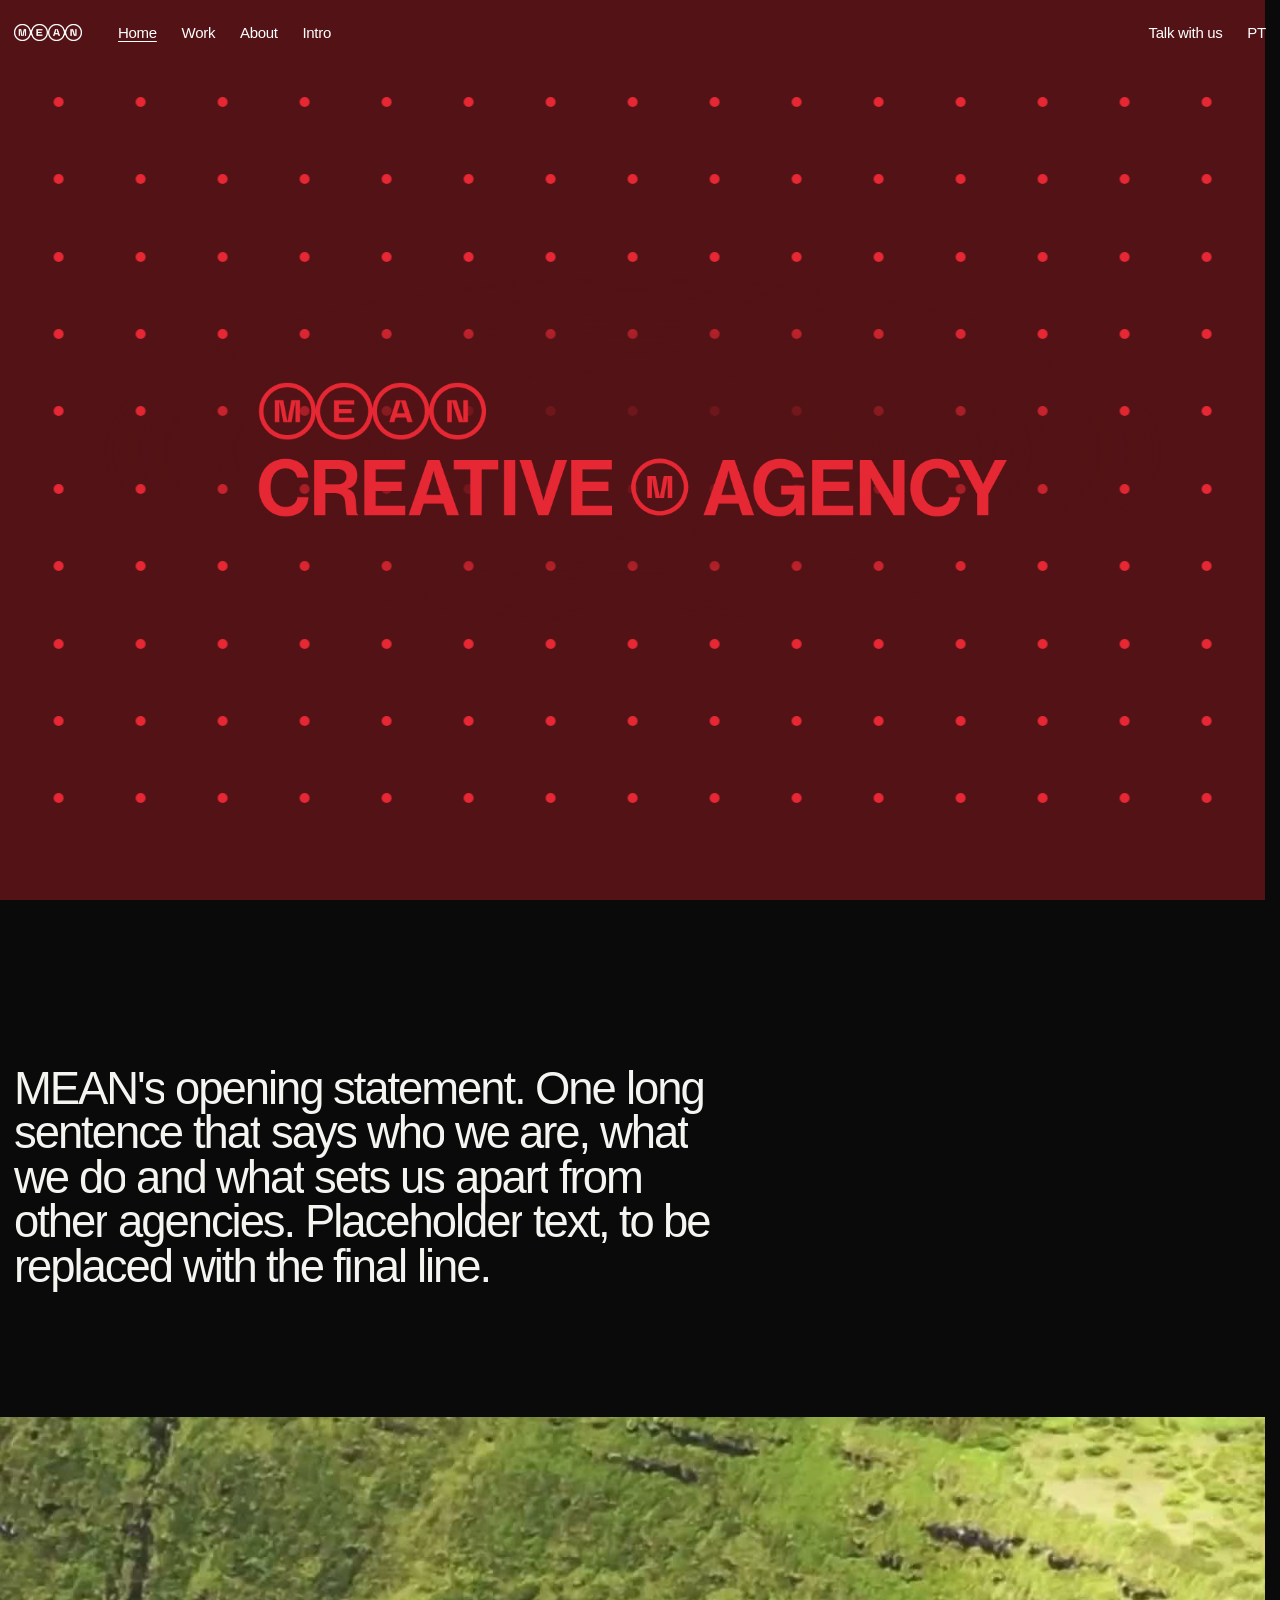
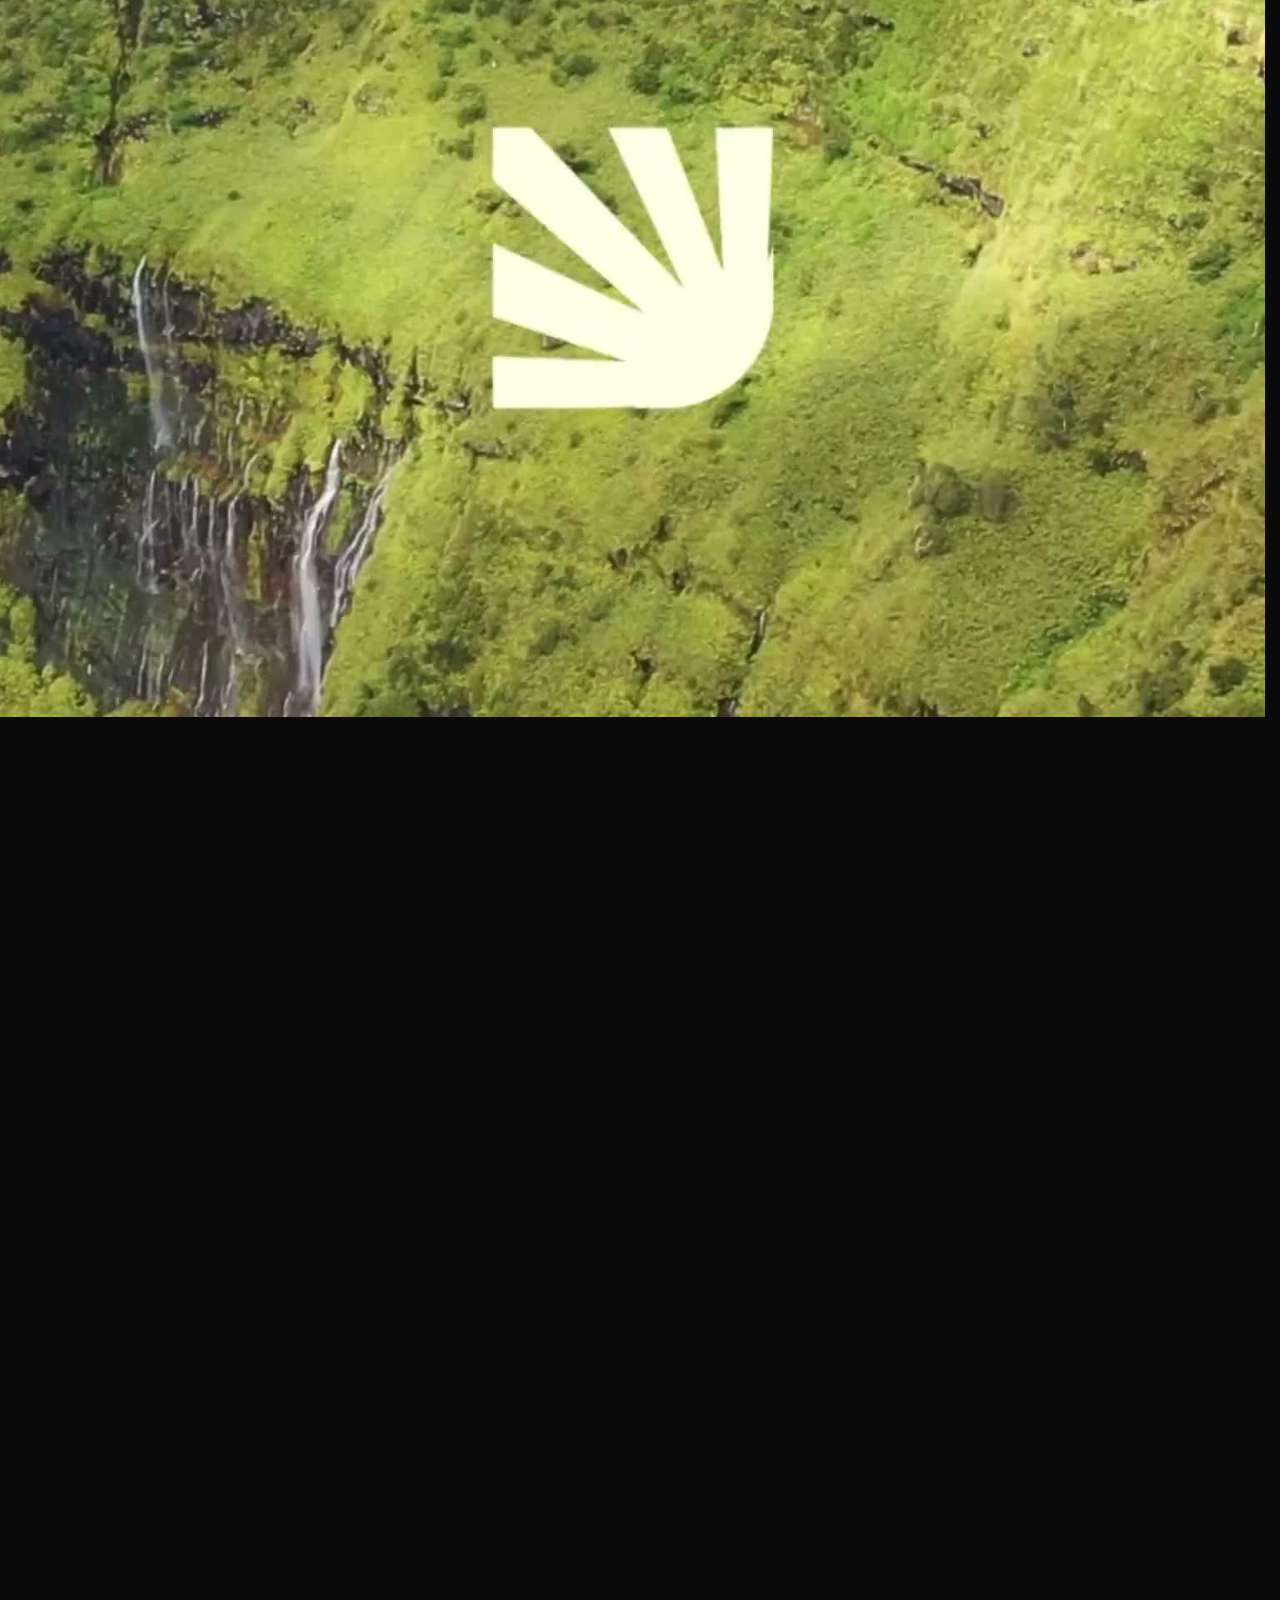
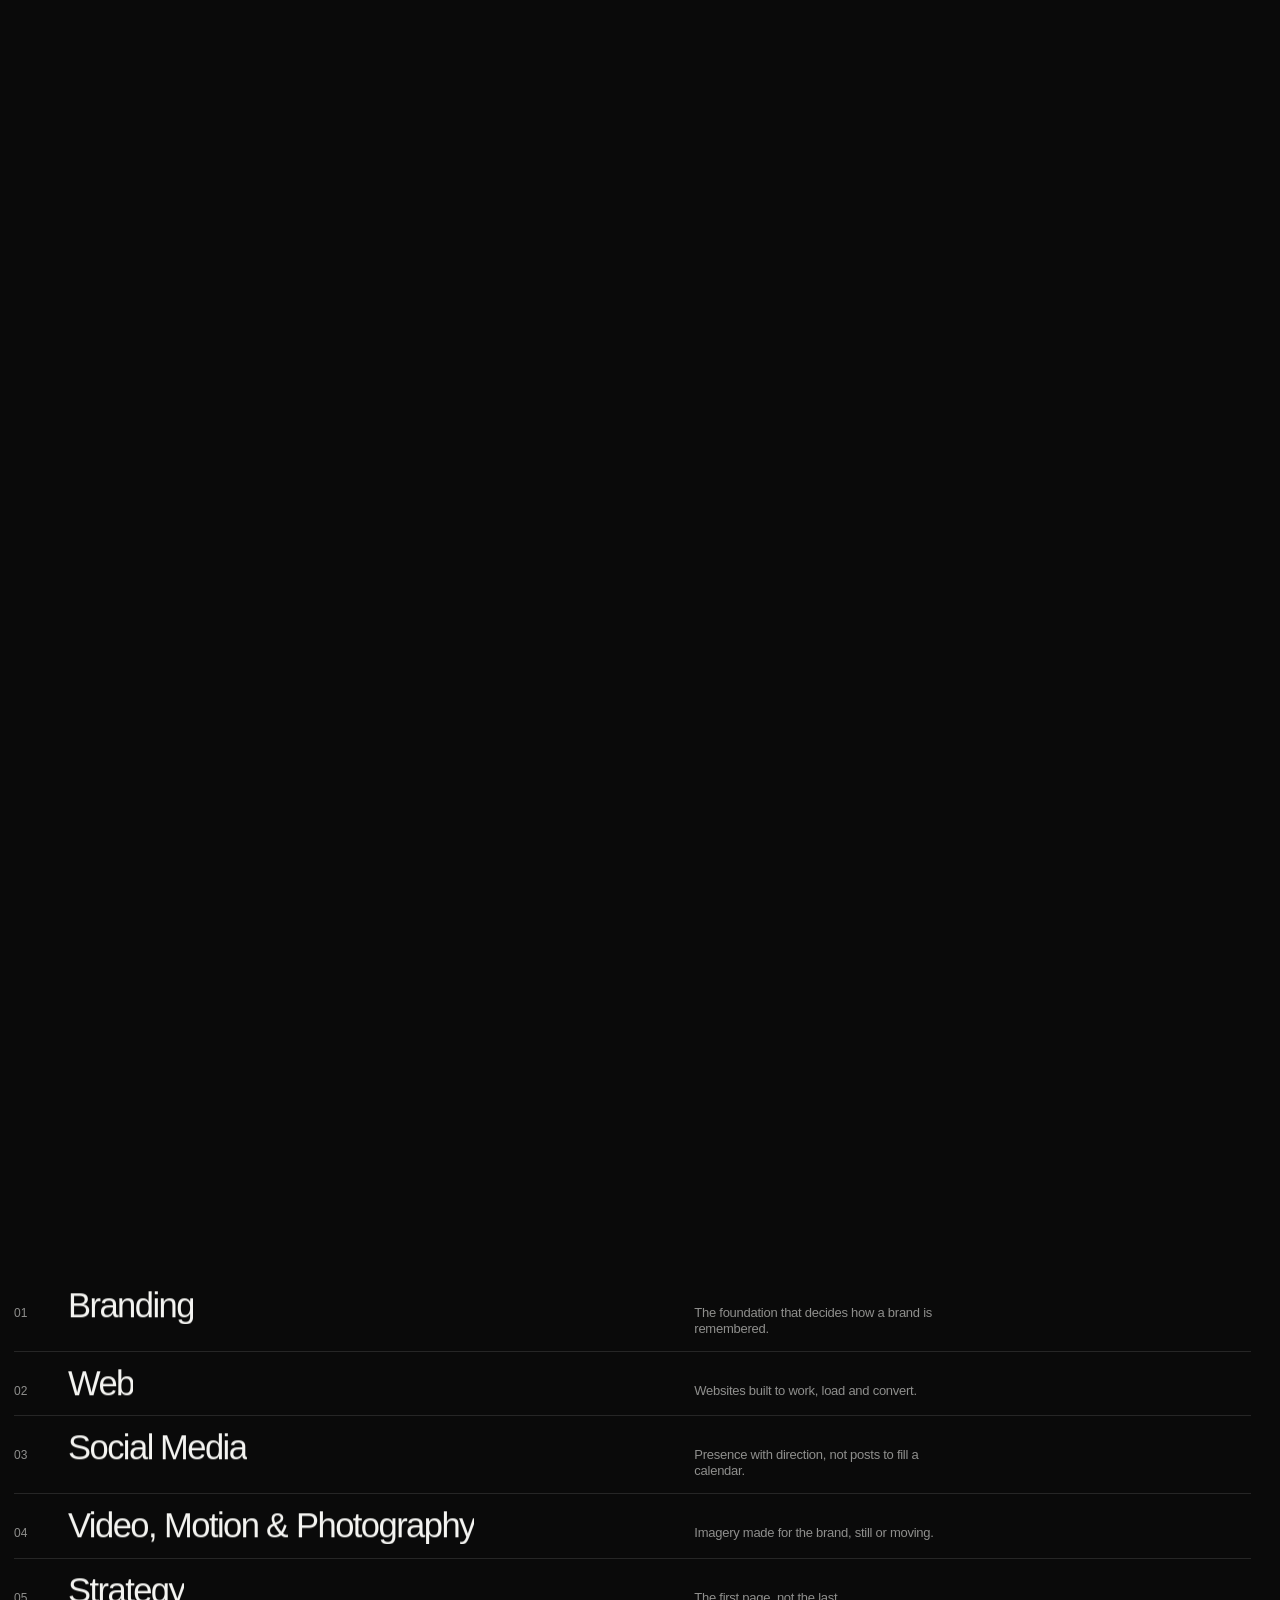
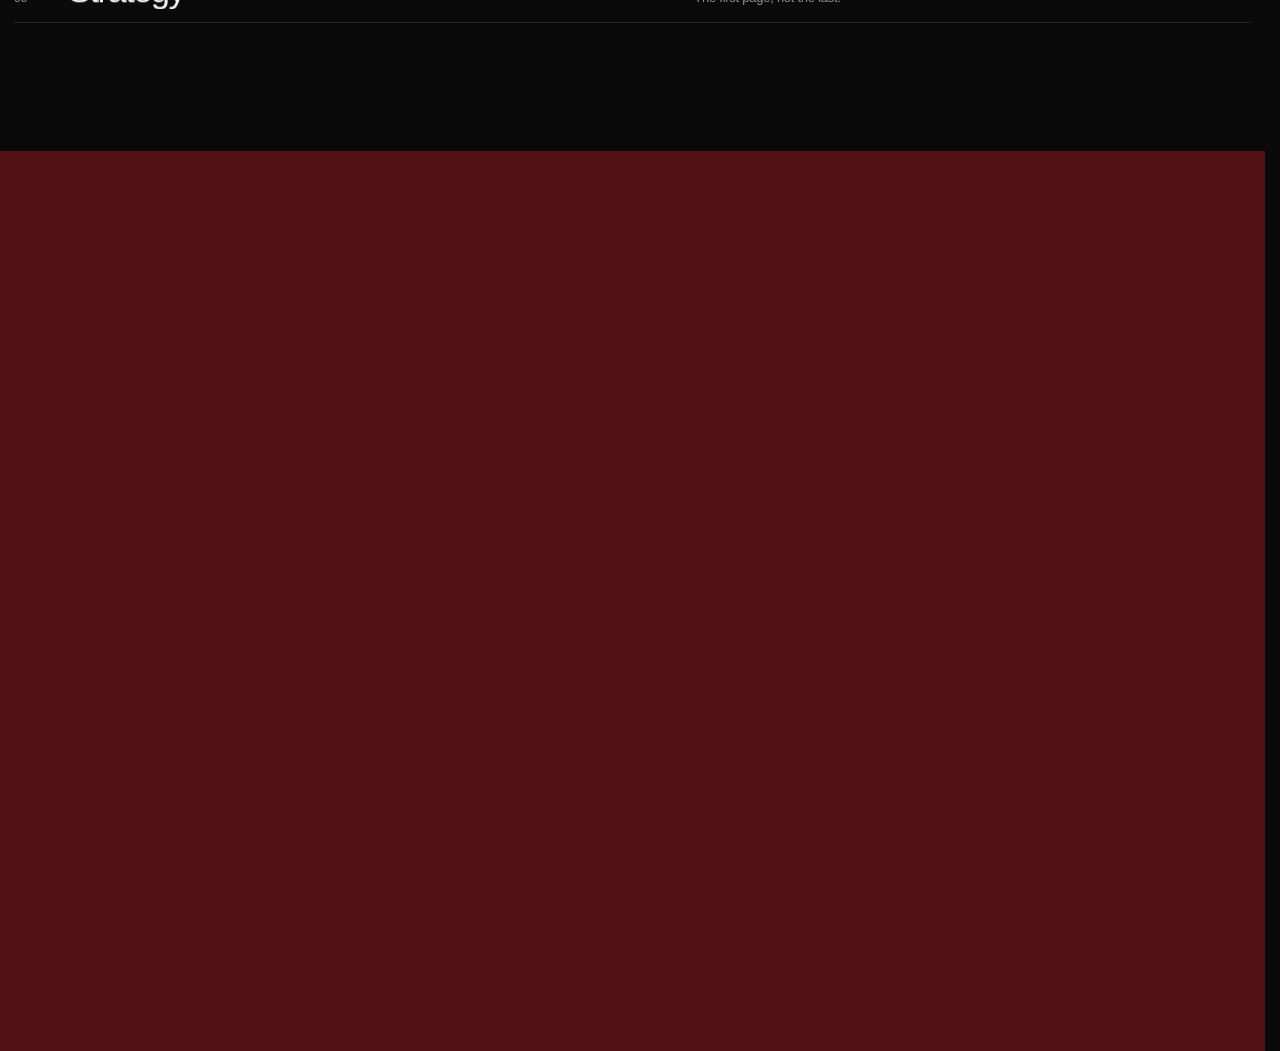
==== index.html @ 2ac7c8ef "Home: abre com a animação da Intro; o vídeo passa para depois da frase - abertura: a animação da Int" ====
<!DOCTYPE html>
<html lang="en">
<head>
  <meta charset="UTF-8" />
  <meta name="viewport" content="width=device-width, initial-scale=1.0" />
  <link rel="icon" type="image/png" href="assets/favicon.png?v=42" />
  <link rel="apple-touch-icon" href="assets/home-visual-square.png?v=42" />
  <title>MEAN AGENCY — Branding, Web &amp; Digital</title>
  <meta name="description" content="MEAN is a creative agency from Porto. Branding, web, social media, video and strategy, without splitting what should be born together." />
  <!-- Corre antes da folha de estilos: marca que há JavaScript, aplica a língua guardada e,
       se o logo animado for aparecer (1.ª abertura ou mudança de página), começa já a descarregá-lo. -->
  <script>(function(d){d.classList.add('js');setTimeout(function(){if(!window.__mean)d.classList.remove('js')},3500);window.__meanShow=true;try{if(localStorage.getItem('mean_lang')==='pt'){d.lang='pt';d.classList.add('i18n-wait');setTimeout(function(){d.classList.remove('i18n-wait')},1500)}var s=sessionStorage;if(s.getItem('mean_fast')){s.removeItem('mean_fast');d.classList.add('is-open','is-fast')}var n=s.getItem('mean_nav');s.removeItem('mean_nav');window.__meanShow=!s.getItem('mean_intro_seen')||!!n;if(!window.__meanShow)d.classList.add('is-bare');if(window.__meanShow&&window.fetch){var p=fetch('assets/intro-logo.webp?v=42',{priority:'high'}).then(function(r){if(!r.ok)throw 0;return r.blob()});p.catch(function(){});window.__meanIntro=p}}catch(e){}})(document.documentElement)</script>
  <link rel="stylesheet" href="style.css?v=126" />
</head>
<body class="page-home">

  <!-- LOGO ANIMADO: na 1.ª abertura do site e a cada mudança de página (num recarregamento não aparece) -->
  <div class="preloader" id="preloader" data-duration="1440" data-exit="1000" data-anim="assets/intro-logo.webp?v=42" data-still="assets/intro-logo.png?v=42"></div>
  <script>(function(){var p=document.getElementById('preloader');if(p&&window.__meanShow===false)p.parentNode.removeChild(p)})()</script>

  <!-- NAV: igual em todas as páginas. Tudo em texto, do mesmo tamanho. Fica sempre em inglês (data-i18n-skip). -->
  <header class="nav nav-over" data-i18n-skip>
    <div class="nav-left-group">
      <a href="index.html" class="nav-logo-link" aria-label="Home"><img class="nav-logo" src="assets/logo-mean-white.png?v=113" alt="MEAN" /></a>
      <nav class="nav-links">
        <a href="index.html" aria-current="page">Home</a>
        <a href="work.html">Work</a>
        <a href="about.html">About</a>
        <a href="index-intro.html">Intro</a>
      </nav>
    </div>
    <div class="nav-right-group">
      <a href="contact.html" class="nav-cta">Talk with us</a>
      <button class="nav-lang" type="button" data-lang-switch aria-label="Mudar para português">PT</button>
      <button class="nav-toggle" aria-label="Menu" aria-expanded="false">
        <span></span><span></span><span></span>
      </button>
    </div>
  </header>

  <main>

    <!-- 1. ABERTURA — a animação da Intro: logo sobre a grelha de bolas que reage ao cursor.
         Ao abrir o site aparece em miniatura no ecrã em branco e cresce até encher o ecrã. -->
    <section class="m-open" data-open>
      <div class="m-open-frame hi-hero">
        <div class="hi-dots" aria-hidden="true"></div>
        <div class="hi-inner">
          <span class="hi-line hi-logo-mask">
            <img class="hi-logo hi-line-in" src="assets/logo2-red.png?v=49" alt="MEAN — Creative Agency" />
          </span>
        </div>
      </div>
    </section>

    <div class="m-sheet">

      <!-- 2. FRASE DE APRESENTAÇÃO (texto provisório) -->
      <section class="m-statement">
        <p class="m-label" data-reveal>MEAN · Creative agency, Porto</p>
        <h1 class="m-statement-text" data-split="scrub">MEAN's opening statement. One long sentence that says who we are, what we do and what sets us apart from other agencies. Placeholder text, to be replaced with the final line.</h1>
      </section>

      <!-- 3. VÍDEO DOS PROJETOS — chega em ecrã inteiro, fica preso, encolhe até uma miniatura ao centro
           e só depois sai com a página (sem som, sem nada por cima) -->
      <section class="m-hero" data-hero aria-label="MEAN project reel">
        <div class="m-hero-media">
          <video class="m-hero-video" muted loop playsinline preload="none" poster="assets/work-bg-poster.jpg?v=29">
            <source src="assets/work-bg.mp4?v=29" type="video/mp4" />
          </video>
        </div>
      </section>

      <!-- 4. PROJETOS EM DESTAQUE — 4 projetos (provisórios) -->
      <section class="m-featured" aria-labelledby="destaques">
        <div class="m-head">
          <h2 class="m-label" id="destaques" data-reveal>Featured projects</h2>
          <a class="m-link" href="work.html" data-reveal>All projects <span class="m-arrow" aria-hidden="true">→</span></a>
        </div>
        <div class="m-grid" data-stagger="90">

          <a class="m-tile m-tile--lg" href="projeto.html" data-cursor="View">
            <div class="m-media m-media--ph" data-media><span>Project image</span></div>
            <div class="m-cap" data-reveal>
              <span class="m-cap-name"><span>Project 01</span><span aria-hidden="true">↳ Short project tagline</span></span>
              <span class="m-cap-meta"><span class="m-cap-type">Type of work</span><span class="m-cap-sector">Sector</span></span>
            </div>
          </a>

          <a class="m-tile m-tile--sm" href="projeto.html" data-cursor="View">
            <div class="m-media m-media--ph" data-media><span>Project image</span></div>
            <div class="m-cap" data-reveal>
              <span class="m-cap-name"><span>Project 02</span><span aria-hidden="true">↳ Short project tagline</span></span>
              <span class="m-cap-meta"><span class="m-cap-type">Type of work</span><span class="m-cap-sector">Sector</span></span>
            </div>
          </a>

          <a class="m-tile m-tile--sm" href="projeto.html" data-cursor="View">
            <div class="m-media m-media--ph" data-media><span>Project image</span></div>
            <div class="m-cap" data-reveal>
              <span class="m-cap-name"><span>Project 03</span><span aria-hidden="true">↳ Short project tagline</span></span>
              <span class="m-cap-meta"><span class="m-cap-type">Type of work</span><span class="m-cap-sector">Sector</span></span>
            </div>
          </a>

          <a class="m-tile m-tile--full" href="projeto.html" data-cursor="View">
            <div class="m-media m-media--ph" data-media><span>Project image</span></div>
            <div class="m-cap" data-reveal>
              <span class="m-cap-name"><span>Project 04</span><span aria-hidden="true">↳ Short project tagline</span></span>
              <span class="m-cap-meta"><span class="m-cap-type">Type of work</span><span class="m-cap-sector">Sector</span></span>
            </div>
          </a>

        </div>
      </section>

      <!-- 5. O QUE FAZEMOS — versão curta (a completa está no About) -->
      <section class="m-svc" aria-labelledby="fazemos">
        <div class="m-head">
          <h2 class="m-label" id="fazemos" data-reveal>What we do</h2>
          <a class="m-link" href="about.html#servicos" data-reveal>Everything we do <span class="m-arrow" aria-hidden="true">→</span></a>
        </div>
        <p class="m-svc-lead" data-split="rise">Five disciplines working as one.</p>

        <ul class="m-svc-list">
          <li>
            <span class="m-rule" data-line></span>
            <a class="m-svc-row" href="about.html#servicos">
              <span class="m-svc-num">01</span>
              <span class="m-svc-name" data-split="rise">Branding</span>
              <span class="m-svc-desc" data-reveal>The foundation that decides how a brand is remembered.</span>
              <span class="m-svc-arrow" aria-hidden="true">→</span>
            </a>
          </li>
          <li>
            <span class="m-rule" data-line></span>
            <a class="m-svc-row" href="about.html#servicos">
              <span class="m-svc-num">02</span>
              <span class="m-svc-name" data-split="rise">Web</span>
              <span class="m-svc-desc" data-reveal>Websites built to work, load and convert.</span>
              <span class="m-svc-arrow" aria-hidden="true">→</span>
            </a>
          </li>
          <li>
            <span class="m-rule" data-line></span>
            <a class="m-svc-row" href="about.html#servicos">
              <span class="m-svc-num">03</span>
              <span class="m-svc-name" data-split="rise">Social Media</span>
              <span class="m-svc-desc" data-reveal>Presence with direction, not posts to fill a calendar.</span>
              <span class="m-svc-arrow" aria-hidden="true">→</span>
            </a>
          </li>
          <li>
            <span class="m-rule" data-line></span>
            <a class="m-svc-row" href="about.html#servicos">
              <span class="m-svc-num">04</span>
              <span class="m-svc-name" data-split="rise">Video, Motion &amp; Photography</span>
              <span class="m-svc-desc" data-reveal>Imagery made for the brand, still or moving.</span>
              <span class="m-svc-arrow" aria-hidden="true">→</span>
            </a>
          </li>
          <li>
            <span class="m-rule" data-line></span>
            <a class="m-svc-row" href="about.html#servicos">
              <span class="m-svc-num">05</span>
              <span class="m-svc-name" data-split="rise">Strategy</span>
              <span class="m-svc-desc" data-reveal>The first page, not the last.</span>
              <span class="m-svc-arrow" aria-hidden="true">→</span>
            </a>
            <span class="m-rule" data-line></span>
          </li>
        </ul>
      </section>

    </div>
  </main>

  <!-- FOOTER: igual em todas as páginas. Proporções de esrbespoke.au, identidade MEAN. -->
  <footer class="m-foot">
    <div class="m-foot-in">
      <div class="m-foot-top">
        <a class="m-foot-name" href="index.html">MEAN Agency</a>
        <p class="m-foot-desc"><span>Creative agency.</span><span>Porto, Portugal.</span><span>2026 © MEAN Agency.</span><span>All rights reserved.</span></p>
        <nav class="m-foot-nav" aria-label="Footer">
          <a href="index.html" aria-current="page">Home</a>
          <a href="work.html">Work</a>
          <a href="about.html">About</a>
          <a href="contact.html">Talk with us</a>
        </nav>
      </div>
      <a class="m-foot-logo" href="index.html" aria-label="Home"><img src="assets/logo-mean-red-tight.png?v=125" alt="MEAN" width="1075" height="269" loading="lazy" /></a>
      <div class="m-foot-bottom">
        <a class="m-foot-social" href="https://instagram.com/mean_agency" target="_blank" rel="noopener">@mean_agency</a>
        <a class="m-foot-link" href="https://www.linkedin.com/company/mean-agency" target="_blank" rel="noopener">LinkedIn</a>
        <div class="m-foot-blocks">
          <div class="m-foot-block">
            <h3>Contact</h3>
            <p><a href="mailto:mean.geral@gmail.com">mean.geral@gmail.com</a><span>We reply within 24h</span></p>
          </div>
          <div class="m-foot-block">
            <h3>Studio</h3>
            <p><span>Porto, Portugal</span></p>
          </div>
          <div class="m-foot-block">
            <h3>Services</h3>
            <p><span>Branding</span><span>Web</span><span>Social Media</span><span>Video, Motion &amp; Photography</span><span>Strategy</span></p>
          </div>
        </div>
      </div>
    </div>
  </footer>

  <script src="i18n.js?v=126"></script>
  <script src="main.js?v=126"></script>
  <script src="motion.js?v=126"></script>
</body>
</html>
---- style.css ----
/* ── Reset & base ── */
*, *::before, *::after { box-sizing: border-box; margin: 0; padding: 0; }

/* ── Cursor personalizado: base. A forma final (circunferência + ponto) está mais abaixo, em "Cursor:" ── */
@media (pointer: fine) {
  * { cursor: none !important; }
}
.cursor-dot {
  position: fixed;
  top: 0; left: 0;
  width: 22px; height: 22px;
  border-radius: 50%;
  /* efeito "negativo": branco + difference inverte a cor do que está por baixo */
  background: #fff;
  mix-blend-mode: difference;
  transform: translate(-50%, -50%);
  pointer-events: none;
  z-index: 99999;
  opacity: 1;
  transition: opacity .2s ease;
}
.cursor-dot.hidden { opacity: 0; }

/* Badge flutuante "contact" com o M da MEAN ao centro */
.fab-contact {
  position: fixed; z-index: 90;
  right: clamp(1rem, 3vw, 2.2rem); bottom: clamp(1rem, 3vw, 2.2rem);
  width: 118px; height: 118px;
  display: grid; place-items: center;
}
.fab-ring {
  position: absolute; inset: 0; width: 100%; height: 100%;
  animation: fab-spin 14s linear infinite;
}
.fab-ring text {
  fill: var(--text); font-family: var(--font);
  font-size: 14px; font-weight: 500; letter-spacing: 1.7px;
}
.fab-center {
  width: 66px; height: 66px; border-radius: 50%;
  object-fit: cover;
  transition: transform .35s var(--ease);
}
.fab-contact:hover .fab-center { transform: scale(1.08); }
@keyframes fab-spin { to { transform: rotate(360deg); } }
@media (prefers-reduced-motion: reduce) { .fab-ring { animation: none; } }

/* Homepage intro: fundo bordô do favicon */
body.page-home-intro { background: var(--bordo); }
.page-home-intro .nav, .page-home-intro .nav.nav-over { background: transparent; }

/* Homepage intro: header sempre sem fundo, mesmo ao dar scroll */
.page-home-intro .nav.scrolled {
  background: transparent;
  backdrop-filter: none; -webkit-backdrop-filter: none;
  border-color: transparent;
}

/* ── Separador / preloader de entrada ── */
.preloader {
  position: fixed;
  inset: 0;
  background: var(--bordo);
  display: flex;
  align-items: center;
  justify-content: center;
  z-index: 100000;
  opacity: 1;
  transition: opacity .45s ease;
}
.preloader.done { opacity: 0; pointer-events: none; }
.preloader-video {
  width: min(46vw, 420px); /* pequeno e centrado */
  height: auto;
  display: block;
}

:root {
  /* MEAN AGENCY brand colours — dark theme site-wide (near-black / off-white) */
  --brand-white: #f4f4f1;
  --brand-black: #111111;

  --bg:       #0a0a0a;
  --bg-alt:   #161616;
  --surface:  #1a1a1a;
  --border:   #2c2c2c;
  --text:     #f4f4f1;
  --muted:    #8f8f8d;
  --accent:   #E62834;   /* vermelho do favicon */
  --accent-2: #ff4651;
  --bordo:    #531316;   /* fundo bordô do favicon */
  --radius:   12px;
  --nav-h:    64px;
  --font: "Neue Haas Grotesk Display Pro", "Neue Haas Grotesk Text Pro", "NeueHaasGrotesk", "Neue Haas Grotesk", "Helvetica Neue", Helvetica, Arial, sans-serif;
  --font-display: "Neue Haas Grotesk Display Pro", "Neue Haas Grotesk Text Pro", "NeueHaasGrotesk", "Neue Haas Grotesk", "Helvetica Neue", Helvetica, Arial, sans-serif;
  --ease: cubic-bezier(.4,0,.2,1);
}

html { scroll-behavior: auto; font-size: 16px; scrollbar-gutter: stable; }   /* auto: o Lenis trata da suavidade (evita conflito) */

body {
  font-family: var(--font);
  font-weight: 500; /* Neue Haas Grotesk Medium */
  background: var(--bg);
  color: var(--text);
  line-height: 1.6;
  overflow-x: hidden;
  -webkit-font-smoothing: antialiased;
}

a { color: inherit; text-decoration: none; }
img, svg { display: block; }

/* ── Typography ── */
h1, h2, h3 { font-family: var(--font-display); line-height: 1.15; font-weight: 700; letter-spacing: -0.02em; }
h1 { font-size: clamp(2.8rem, 7vw, 5.5rem); }
h2 { font-size: clamp(1.8rem, 4vw, 2.8rem); }
h3 { font-size: 1.1rem; }

/* ── Nav (pixelmatters-style: logo + inline links left, CTA + burger right) ── */
.nav {
  position: fixed; top: 0; left: 0; right: 0; z-index: 100;
  height: var(--nav-h);
  display: flex; align-items: center; justify-content: space-between;
  gap: 1.5rem;
  padding: 0 30px;
  background: var(--bg);
  border-bottom: 1px solid transparent;
  transition: border-color .3s var(--ease), background .3s var(--ease);
}
.nav.scrolled {
  border-color: transparent;
  background: rgba(10, 10, 10, .82);
  backdrop-filter: blur(8px);
  -webkit-backdrop-filter: blur(8px);
}

/* Transparent header over the fullscreen home hero / video */
.nav-over {
  background: transparent;
  backdrop-filter: none;
  -webkit-backdrop-filter: none;
  border-bottom: none;
}

.nav-left-group { display: flex; align-items: center; gap: 2.5rem; min-width: 0; }
.nav-logo-link { display: block; line-height: 0; flex: none; }
.nav-logo { height: 24px; width: auto; display: block; }
/* branco por defeito (sobre fundo escuro); preto só quando a nav passa sobre a cortina clara do Work */
.nav.nav-on-light .nav-logo { filter: brightness(0); }

.nav-links {
  display: flex; align-items: center; gap: 1.75rem;
}
.nav-links a {
  font-size: .95rem; font-weight: 400; color: var(--text);
  letter-spacing: .01em;
}
.nav-links a:hover {
  text-decoration: underline;
  text-underline-offset: 3px;
  text-decoration-thickness: 1.5px;
}
/* Home: white nav names over the video/dark hero */
.nav-over .nav-links a { color: #fff; }

.nav-right-group { display: flex; align-items: center; gap: 1.25rem; flex: none; }

/* Hamburger */
.nav-toggle {
  display: none; flex-direction: column; gap: 5px;
  background: none; border: none; cursor: pointer; padding: 4px;
}
.nav-toggle span {
  display: block; width: 22px; height: 2px;
  background: var(--text); border-radius: 2px;
  transition: transform .3s var(--ease), opacity .3s;
}
.nav-toggle.open span:nth-child(1) { transform: translateY(7px) rotate(45deg); }
.nav-toggle.open span:nth-child(2) { opacity: 0; }
.nav-toggle.open span:nth-child(3) { transform: translateY(-7px) rotate(-45deg); }

/* ── Buttons ── */
.btn {
  display: inline-flex; align-items: center; justify-content: center;
  padding: .75rem 1.75rem; border-radius: 9999px;
  font-size: .9rem; font-weight: 600; cursor: pointer;
  border: none; transition: all .2s var(--ease);
  white-space: nowrap;
}
.btn-primary {
  background: var(--accent); color: var(--bg);
}
.btn-primary:hover { background: var(--accent-2); transform: translateY(-2px); }
.btn-ghost {
  background: transparent; color: var(--text);
  border: 1.5px solid var(--border);
}
.btn-ghost:hover { border-color: var(--text); transform: translateY(-2px); }
.btn-full { width: 100%; }

/* Nav CTA — compact pill, replaces plain "Contact" text link */
.nav-cta { padding: .55rem 1.35rem; font-size: .85rem; text-decoration: none; }
.nav-cta:hover { color: var(--bg); text-decoration: none; }

/* Feedback message */
.form-feedback {
  font-size: .875rem; text-align: center; min-height: 1.2rem;
}
.form-feedback.success { color: var(--accent); }
.form-feedback.error   { color: #f87171; }

/* ── Footer ── */
.footer {
  padding: 2rem 30px 10px;
  text-align: left;
  font-size: .8rem; color: var(--muted);
}

/* ===== Home Intro — animação de entrada (inspirada em thebranchmedia.org) ===== */
.hi-hero {
  position: relative;
  width: 100vw; min-height: 100dvh;
  display: flex; align-items: center; justify-content: center;
  overflow: hidden;
  background: var(--bordo);   /* fundo bordô do favicon */
  padding: calc(var(--nav-h) + 2rem) clamp(1.25rem, 6vw, 4rem) 3rem;
  text-align: center;
}
/* Grelha de bolas reais — cada uma escala consoante a distância ao cursor.
   As posições e o tamanho são geridos pelo main.js. */
.hi-dots {
  position: absolute; top: 50%; left: 50%;
  transform: translate(-50%, -50%);
  width: min(1600px, 96vw); height: min(840px, 86vh);
  opacity: 0;
  transition: opacity 1.1s var(--ease);
  pointer-events: none; z-index: 0;
}
.hi-hero.is-in .hi-dots { opacity: 1; }
.hi-dot {
  position: absolute;
  /* Renderizada no tamanho MÁXIMO (150px) e reduzida com scale — reduzir mantém-se nítido
     (ampliar um elemento pequeno rasterizava e pixelizava). */
  width: 150px; height: 150px; border-radius: 50%;
  background: var(--accent);
  opacity: 1;
  /* --s: escala 0..1 (0.0667 ≈ 10px base, 1 = 150px junto ao cursor) */
  transform: translate(-50%, -50%) scale(var(--s, .0667));
  /* delay/lag suave ao reagir ao cursor */
  transition: transform .45s cubic-bezier(.22, 1, .36, 1), opacity .18s var(--ease);
  will-change: transform;
}

.hi-inner { position: relative; z-index: 2; max-width: 20ch; }
/* Logo central — posição absoluta no centro exato da hero (igual ao centro da grelha) */
.page-home-intro .hi-inner, .page-home .hi-inner {
  position: absolute; top: 50%; left: 50%;
  transform: translate(-50%, -50%);
  width: min(760px, 78vw); max-width: none;
}
/* véu bordô atrás do logo → as bolas nessa zona ficam com menos opacidade */
.page-home-intro .hi-inner::before, .page-home .hi-inner::before {
  content: "";
  position: absolute; inset: -100px -150px;
  z-index: -1;
  /* closest-side: a elipse acaba exatamente nas bordas da caixa, por isso chega a 0 antes
     de a caixa acabar (sem corte visível); várias paragens para uma queda suave, sem degraus */
  background: radial-gradient(closest-side,
    rgba(83, 19, 22, .82) 0%,
    rgba(83, 19, 22, .82) 35%,
    rgba(83, 19, 22, .6) 55%,
    rgba(83, 19, 22, .32) 72%,
    rgba(83, 19, 22, .12) 87%,
    rgba(83, 19, 22, 0) 100%);
  pointer-events: none;
}
.hi-logo-mask { display: block; overflow: hidden; }
.hi-logo { width: 100%; height: auto; display: block; }

.hi-kicker {
  font-size: .8rem; letter-spacing: .28em; text-transform: uppercase;
  color: var(--accent); margin-bottom: 1.75rem;
  opacity: 0; transform: translateY(14px);
  transition: opacity .7s var(--ease) .15s, transform .7s var(--ease) .15s;
}
.hi-hero.is-in .hi-kicker { opacity: 1; transform: none; }

.hi-title {
  font-family: var(--font-display); font-weight: 800;
  letter-spacing: -.03em; line-height: .92;
  font-size: clamp(3rem, 12vw, 9rem);
  text-transform: uppercase;
}
/* Reveal por linha: máscara + slide-up */
.hi-line { display: block; overflow: hidden; padding-bottom: .04em; }
.hi-line-in {
  display: block;
  transform: translateY(110%);
  transition: transform .9s cubic-bezier(.16,1,.3,1);
}
.hi-hero.is-in .hi-line:nth-child(1) .hi-line-in { transition-delay: .25s; }
.hi-hero.is-in .hi-line:nth-child(2) .hi-line-in { transition-delay: .38s; }
.hi-hero.is-in .hi-line:nth-child(3) .hi-line-in { transition-delay: .51s; }
.hi-hero.is-in .hi-line-in { transform: translateY(0); }

.hi-sub {
  margin: 1.6rem auto 0; max-width: 42ch;
  font-size: clamp(1rem, 1.6vw, 1.25rem); color: #c9c9c6; line-height: 1.55;
  opacity: 0; transform: translateY(14px);
  transition: opacity .7s var(--ease) .7s, transform .7s var(--ease) .7s;
}
.hi-hero.is-in .hi-sub { opacity: 1; transform: none; }

.hi-cta {
  display: flex; gap: 1rem; justify-content: center; flex-wrap: wrap;
  margin-top: 2.25rem;
  opacity: 0; transform: translateY(14px);
  transition: opacity .7s var(--ease) .85s, transform .7s var(--ease) .85s;
}
.hi-hero.is-in .hi-cta { opacity: 1; transform: none; }

@media (prefers-reduced-motion: reduce) {
  .hi-dots, .hi-kicker, .hi-line-in, .hi-sub, .hi-cta { transition: none; }
  .hi-line-in { transform: none; }
  .hi-dots { opacity: .22; transform: none; }
  .hi-kicker, .hi-sub, .hi-cta { opacity: 1; transform: none; }
}

/* ── Home hero (pixelmatters-style: live headline + services list + work teaser) ── */
.home {
  width: 100vw; min-height: 100dvh;
  margin: 0; padding: calc(var(--nav-h) + clamp(2rem, 8vh, 5rem)) clamp(1.25rem, 6vw, 3rem) clamp(1.5rem, 6vh, 3rem);
  display: flex; flex-direction: column;
  background: #000000;
  position: relative;
  overflow: hidden;
}
.home-bg {
  position: absolute;
  inset: 0;
  width: 100%; height: 100%;
  object-fit: cover;
  display: block;
  z-index: 0;
}
/* escurecer por cima do vídeo p/ o texto branco contrastar */
.home::after {
  content: "";
  position: absolute;
  inset: 0;
  background: rgba(0, 0, 0, 0.55);
  z-index: 0;
}
.home-inner {
  position: relative; z-index: 2;
  flex: 1;
  display: flex; flex-direction: column; justify-content: space-between;
  gap: clamp(2.5rem, 10vh, 6rem);
}
.home-top { display: flex; justify-content: space-between; align-items: flex-start; gap: clamp(2rem, 6vw, 5rem); flex-wrap: wrap; }
.home-content { max-width: 46rem; }
.home-kicker { font-size: .8rem; letter-spacing: .28em; text-transform: uppercase; color: var(--accent); margin-bottom: 1.5rem; }
.home-title { font-size: clamp(2.4rem, 6vw, 4.8rem); font-weight: 600; letter-spacing: -.02em; line-height: 1.05; color: #fff; }
.home-sub { margin-top: 1.5rem; font-size: clamp(1rem, 1.6vw, 1.25rem); color: #c9c9c6; max-width: 38ch; line-height: 1.55; }
.home-services { list-style: none; display: flex; flex-direction: column; gap: .9rem; text-align: right; flex: none; }
.home-services li { font-size: 1.05rem; color: rgba(255,255,255,.65); letter-spacing: -.01em; }
.home-bottom { display: flex; align-items: flex-end; justify-content: space-between; flex-wrap: wrap; gap: 1.5rem; }
.home-teaser { display: flex; flex-direction: column; gap: .35rem; }
.home-teaser-eyebrow { font-size: .7rem; letter-spacing: .2em; text-transform: uppercase; color: rgba(255,255,255,.5); }
.home-teaser-link {
  font-size: 1.05rem; color: #fff; width: fit-content;
  border-bottom: 2px solid var(--accent); padding-bottom: .2em;
  transition: color .2s var(--ease);
}
.home-teaser:hover .home-teaser-link { color: var(--accent); }
@media (max-width: 768px) {
  .home-services { display: none; }
}

/* ── Work page ── */
.work {
  padding: calc(var(--nav-h) + 4rem) 30px 5rem;
  max-width: none; margin: 0;
}
.work-head { margin-bottom: 1.25rem; }
.work-title { font-family: var(--font-display); font-size: clamp(2.2rem, 5vw, 3.4rem); font-weight: 600; margin-bottom: .5rem; }
.work-sub { color: var(--muted); font-size: 1rem; }

/* Grid: 2 columns, near-full-bleed with ~10px gaps */
.w-grid {
  display: grid;
  grid-template-columns: repeat(2, 1fr);
  column-gap: 10px;
  row-gap: 10px;
}

.w-item { display: block; }

/* Rectangle 16:9 — supports <img> gifs natively */
.w-rect {
  position: relative;
  aspect-ratio: 16 / 9;
  overflow: hidden;
  border-radius: var(--radius);
  background: var(--surface);
}
.w-rect img {
  width: 100%; height: 100%;
  object-fit: cover;
}
/* Animated stroke on hover — draws from two opposite corners until the frame closes */
.w-rect::before,
.w-rect::after {
  content: '';
  position: absolute;
  width: 0; height: 0;
  opacity: 0;
  pointer-events: none;
  z-index: 2;
  transition: width .28s var(--ease), height .28s var(--ease), opacity .1s var(--ease);
}
.w-rect::before {
  top: 0; left: 0;
  border-top: 4px solid var(--stroke, var(--brand-black));
  border-left: 4px solid var(--stroke, var(--brand-black));
}
.w-rect::after {
  bottom: 0; right: 0;
  border-bottom: 4px solid var(--stroke, var(--brand-black));
  border-right: 4px solid var(--stroke, var(--brand-black));
}
/* overshoot a few px so the corners always fill solidly (clipped by overflow) */
.w-item:hover .w-rect::before,
.w-item:hover .w-rect::after {
  width: calc(100% + 4px); height: calc(100% + 4px);
  opacity: 1;
}

/* Right column: mirror the origin to the opposite corners (top-right + bottom-left) */
.w-grid .w-item:nth-child(even) .w-rect::before {
  left: auto; right: 0;
  border-left: 0;
  border-right: 4px solid var(--stroke, var(--brand-black));
}
.w-grid .w-item:nth-child(even) .w-rect::after {
  right: auto; left: 0;
  border-right: 0;
  border-left: 4px solid var(--stroke, var(--brand-black));
}

/* Caption: name left, category right */
.w-caption {
  display: flex; flex-direction: column; align-items: flex-start;
  gap: 2px;
  margin-top: 7px;
}
.w-name {
  font-family: var(--font);
  font-size: 1rem; font-weight: 400; color: var(--text);
  letter-spacing: -.01em;
}
.w-cat {
  font-size: .72rem; font-weight: 500;
  text-transform: uppercase; letter-spacing: .1em;
  color: var(--muted);
}

/* ===== Work — layout tipo pixelmatters ===== */
.page-work--grid { --ab-red: var(--accent); }
.work-lead {
  max-width: none; margin: 0;
  padding: calc(var(--nav-h) + clamp(3rem, 10vh, 6rem)) clamp(1.25rem, 4vw, 3rem) clamp(2rem, 6vh, 4rem);
}
.work-lead .ab-kicker {
  font-size: .8rem; letter-spacing: .28em; text-transform: uppercase;
  color: var(--ab-red); margin-bottom: 1.6rem;
}
.work-lead-title {
  font-weight: 600; letter-spacing: -.03em; line-height: 1.02;
  font-size: clamp(2.4rem, 7vw, 5.5rem); max-width: 18ch;
}
.work-lead-sub {
  margin-top: 1.6rem; max-width: 54ch;
  font-size: clamp(1.05rem, 1.6vw, 1.3rem); line-height: 1.5; color: #c9c9c6;
}
.work-list {
  max-width: 1500px; margin: 0 auto;
  padding: 0 clamp(1.25rem, 6vw, 6rem) clamp(3rem, 8vh, 6rem);
}
.work-list .w-grid { column-gap: clamp(12px, 2vw, 28px); row-gap: clamp(2rem, 4vh, 3.5rem); }
.work-list .w-item--feature { grid-column: 1 / -1; }
.work-list .w-item--feature .w-rect { aspect-ratio: 21 / 9; }
.work-list .w-name { font-size: clamp(1.1rem, 1.8vw, 1.5rem); font-weight: 600; margin-top: .3rem; }
.work-list .w-desc {
  font-size: .95rem; line-height: 1.5; color: #a7a7a4;
  margin-top: .4rem; max-width: 54ch;
}
.work-list .w-tags { list-style: none; display: flex; flex-wrap: wrap; gap: .4rem; margin-top: .8rem; }
.work-list .w-tags li {
  font-size: .72rem; color: #c9c9c6;
  border: 1px solid #333; border-radius: 100px; padding: .25rem .75rem;
}
@media (max-width: 760px) {
  .work-list .w-grid { grid-template-columns: 1fr; }
  .work-list .w-item--feature .w-rect { aspect-ratio: 16 / 9; }
}

/* Work — lista em linhas (tipo pixelmatters.com/work) */
.wk { max-width: none; margin: 0; padding: 0 0 clamp(3rem, 8vh, 6rem); }
.wk-list { border-bottom: 1px solid var(--border); }
.wk-row {
  display: grid; grid-template-columns: 170px minmax(0, 1fr) 170px minmax(0, 1fr) auto;
  align-items: center; gap: clamp(1.5rem, 3.5vw, 3rem);
  padding: clamp(1.75rem, 4vw, 3rem) clamp(1.25rem, 4vw, 3rem);
  border-top: 1px solid var(--border);
  transition: background .3s var(--ease);
}
.wk-row:hover { background: rgba(230, 40, 52, .06); }
.wk-logo img { height: 30px; width: auto; opacity: .9; transition: opacity .3s var(--ease); }
.wk-row:hover .wk-logo img { opacity: 1; }
.wk-desc { color: #a7a7a4; font-size: 1rem; line-height: 1.5; max-width: 48ch; }
/* miniatura — em todas as linhas, centrada na sua coluna; anima (arraste) só no hover */
.wk-thumb {
  width: 100%; max-width: 170px; aspect-ratio: 16 / 10;
  border-radius: var(--radius); background: var(--surface); overflow: hidden; justify-self: center;
  opacity: 0; transform: translateX(24px);
  transition: opacity .4s var(--ease), transform .4s var(--ease);
}
.wk-row:hover .wk-thumb { opacity: 1; transform: translateX(0); }
/* zona direita: encostada à margem direita; no hover as tags deslizam p/ esquerda e o "Ver projeto" ocupa o sítio delas */
.wk-right { position: relative; display: flex; align-items: center; justify-content: flex-end; min-height: 2.2rem; }
.wk-tags { display: flex; flex-direction: column; gap: .5rem; align-items: flex-end; transition: transform .4s var(--ease); }
.wk-row:hover .wk-tags { transform: translateX(-135px); }
.wk-tags span {
  font-size: .8rem; color: #f4f4f1; white-space: nowrap;
  border: 1px solid #333; border-radius: 100px; padding: .35rem 1rem;
  transition: border-color .3s var(--ease);
}
.wk-row:hover .wk-tags span { border-color: var(--accent); }
.wk-cs {
  position: absolute; right: 0; top: 50%;
  color: var(--accent); font-size: .95rem; white-space: nowrap;
  opacity: 0; transform: translate(16px, -50%);
  transition: opacity .4s var(--ease), transform .4s var(--ease);
}
.wk-row:hover .wk-cs { opacity: 1; transform: translate(0, -50%); }
@media (max-width: 900px) {
  .wk-row { grid-template-columns: 130px minmax(0, 1fr) auto; }
  .wk-thumb { display: none; }
}
@media (max-width: 640px) {
  .wk-row { grid-template-columns: 1fr; gap: 1rem; }
  .wk-right { justify-content: flex-start; }
  .wk-row:hover .wk-tags { transform: none; }
  .wk-cs { position: static; transform: none; opacity: 1; margin-top: .5rem; }
}

/* ── Projects (hairline row-list + category filters) ── */
.projects {
  padding: calc(var(--nav-h) + 4rem) clamp(1.25rem, 6vw, 6rem) 6rem;
}

.wl-filters {
  list-style: none; display: flex; flex-wrap: wrap; gap: .6rem;
  margin: 2rem 0 1rem;
}
.wl-filter {
  font-size: .8rem; letter-spacing: .04em; color: var(--muted);
  border: 1px solid var(--border); border-radius: 9999px;
  padding: .45rem 1.1rem; background: none; cursor: pointer;
  transition: color .2s var(--ease), border-color .2s var(--ease);
}
.wl-filter:hover { color: var(--text); border-color: var(--text); }
.wl-filter.active { color: var(--bg); background: var(--text); border-color: var(--text); }

.wl-list { list-style: none; margin-top: 1rem; }
.wl-row {
  position: relative;
  display: grid;
  grid-template-columns: 1fr auto auto;
  align-items: center; gap: clamp(1rem, 4vw, 3rem);
  padding: clamp(1.5rem, 4vh, 2.4rem) 0;
  border-top: 1px solid var(--border);
  transition: background .3s var(--ease);
}
.wl-list li:last-child .wl-row { border-bottom: 1px solid var(--border); }
.wl-row:hover { background: rgba(230, 40, 52, .05); }
.wl-name {
  font-family: var(--font-display);
  font-size: clamp(1.4rem, 3.4vw, 2.6rem); font-weight: 600;
  letter-spacing: -.02em; transition: color .25s var(--ease);
}
.wl-row:hover .wl-name { color: var(--accent); }
.wl-cat {
  font-size: .72rem; font-weight: 500; text-transform: uppercase;
  letter-spacing: .1em; color: var(--muted); white-space: nowrap;
}
.wl-thumb {
  position: absolute; top: 50%; right: clamp(1rem, 4vw, 3rem);
  transform: translateY(-50%) scale(.96);
  width: 220px; aspect-ratio: 16/9;
  overflow: hidden; border-radius: var(--radius); pointer-events: none;
  opacity: 0;
  transition: opacity .25s var(--ease), transform .25s var(--ease);
  z-index: 5;
}
.wl-thumb img { width: 100%; height: 100%; object-fit: cover; }
.wl-row:hover .wl-thumb { opacity: 1; transform: translateY(-50%) scale(1); }
.wl-arrow {
  flex: none; font-size: 1.3rem; color: var(--muted);
  transition: color .25s var(--ease), transform .25s var(--ease);
}
.wl-row:hover .wl-arrow { color: var(--accent); transform: translateX(4px); }
.wl-empty { color: var(--muted); padding: 3rem 0; }

@media (max-width: 640px) {
  .wl-row { grid-template-columns: 1fr auto; row-gap: .4rem; }
  .wl-thumb { display: none; }
}

/* ── Project page (text on top, full-screen horizontal gallery) ── */
.page-projeto { overflow-x: hidden; }
.projeto {
  margin-top: var(--nav-h);
  height: calc(100dvh - var(--nav-h));
  display: flex; flex-direction: column;
  padding: clamp(2rem, 5vh, 4rem) 30px 1rem;
  gap: 1.25rem;
}
/* text block — name on the left, description column on the right */
.projeto-head {
  flex: none;
  margin-bottom: clamp(2rem, 5vh, 4rem);
  display: flex; align-items: flex-start;
  gap: clamp(2rem, 7vw, 7rem);
}
.projeto-head-name { flex: 0 0 clamp(200px, 22vw, 320px); }
.projeto-name { font-family: var(--font-display); font-size: clamp(1.4rem, 2.4vw, 2rem); font-weight: 600; margin-bottom: .35rem; }
.projeto-cat {
  font-size: .75rem; font-weight: 500; text-transform: uppercase;
  letter-spacing: .1em; color: var(--muted);
}
.projeto-text {
  flex: 1; max-width: 760px;
  font-size: 1.05rem; line-height: 1.55; color: var(--text);
}
/* horizontal scroller fills the remaining height */
.projeto-scroll {
  flex: 1; min-height: 0;
  overflow-x: auto; overflow-y: hidden;
  scrollbar-width: none;
}
.projeto-scroll::-webkit-scrollbar { display: none; }
.projeto-imgs {
  display: flex; flex-direction: row; align-items: center;
  gap: 5px; height: 100%;
}
.projeto-imgs img {
  height: 100%; width: auto; flex: 0 0 auto;
  display: block; border-radius: var(--radius); background: var(--surface);
}
/* progress bar under the images */
.projeto-progress {
  flex: none;
  display: flex; align-items: center; gap: 14px;
}
.projeto-progress-track {
  flex: 1; height: 3px;
  background: var(--border);
}
.projeto-progress-bar {
  height: 100%; width: 0;
  background: var(--text);
}
.projeto-progress-pct {
  flex: none; min-width: 3.5ch; text-align: right;
  font-size: .8rem; color: var(--muted);
  font-variant-numeric: tabular-nums;
}

/* ── Reveal animation ── */
.reveal {
  opacity: 0; transform: translateY(24px);
  transition: opacity .6s var(--ease), transform .6s var(--ease);
}
.reveal.visible { opacity: 1; transform: none; }

/* ===== About page (dark, immersive) ===== */
.ab { --ab-red: var(--accent); padding: 0 clamp(1.25rem, 6vw, 6rem); }

.ab-hero {
  min-height: 90vh;
  display: flex; flex-direction: column; justify-content: center;
  padding-top: calc(var(--nav-h) + 2rem);
  max-width: 1300px; margin: 0 auto;
}
.ab-kicker {
  font-size: .8rem; letter-spacing: .28em; text-transform: uppercase;
  color: var(--ab-red); margin-bottom: 1.6rem;
}
.ab-statement {
  font-weight: 600; letter-spacing: -.025em; line-height: 1.04;
  font-size: clamp(2rem, 6vw, 5rem); max-width: 22ch;
}
.ab-statement .ab-em { color: var(--ab-red); display: block; margin-top: .35em; }
.ab-iconband {
  height: clamp(64px, 11vh, 128px);
  margin-top: clamp(2rem, 5vh, 4rem);
  background-image: url(assets/logo-mean-red.png?v=125);
  background-repeat: repeat-x;
  background-size: auto 52%;
  background-position: left center;
  opacity: .16;
}

/* ===== About — layout tipo pixelmatters ===== */
.ab-section-title {
  font-size: .8rem; letter-spacing: .28em; text-transform: uppercase;
  color: #8f8f8d; margin-bottom: 2.5rem;
}

/* 1. Hero centrado */
.ab-lead {
  min-height: 82vh;
  display: flex; flex-direction: column; align-items: center; justify-content: center;
  text-align: center;
  padding-top: calc(var(--nav-h) + 3rem); padding-bottom: clamp(2rem, 6vh, 4rem);
  max-width: 1100px; margin: 0 auto;
}
.ab-lead .ab-kicker { margin-bottom: 2rem; }
.ab-lead-statement {
  font-weight: 600; letter-spacing: -.03em; line-height: 1.02;
  font-size: clamp(2.4rem, 7vw, 6rem); max-width: 16ch;
}
.ab-lead-words {
  display: flex; flex-wrap: wrap; justify-content: center; gap: .5rem 1.4rem;
  margin-top: clamp(1.5rem, 4vh, 2.75rem);
}
.ab-lead-words span {
  font-size: clamp(1rem, 2vw, 1.5rem); font-weight: 500;
  color: var(--ab-red); letter-spacing: -.01em;
}
.ab-lead-sub {
  margin-top: clamp(2rem, 6vh, 3.5rem); max-width: 60ch;
  font-size: clamp(1.05rem, 1.6vw, 1.3rem); line-height: 1.55; color: #c9c9c6;
}

/* 2 & 5. Grelha de valores */
.ab-values { max-width: 1200px; margin: 0 auto; padding: clamp(3rem, 9vh, 7rem) 0; }
.ab-values-head { max-width: 720px; margin-bottom: clamp(2.5rem, 6vh, 4rem); }
.ab-section-lead {
  font-size: clamp(1.2rem, 2.2vw, 1.8rem); line-height: 1.4;
  color: #c9c9c6; letter-spacing: -.01em; margin-top: -1rem;
}
.ab-section-lead strong { color: #fff; }
.ab-values-grid {
  display: grid; grid-template-columns: repeat(4, 1fr);
  gap: clamp(1.5rem, 3vw, 3rem) clamp(1.5rem, 3vw, 3.5rem);
}
.ab-values-grid--2 { grid-template-columns: repeat(2, 1fr); }
.ab-value { border-top: 1px solid #262626; padding-top: 1.4rem; }
.ab-value-num {
  display: block; font-size: .8rem; letter-spacing: .1em;
  color: var(--ab-red); margin-bottom: 1rem; font-weight: 500;
}
.ab-value-title {
  font-size: clamp(1.15rem, 1.8vw, 1.5rem); font-weight: 600;
  margin-bottom: .7rem; letter-spacing: -.01em;
  transition: color .3s var(--ease);
}
.ab-value:hover .ab-value-title { color: var(--ab-red); }
.ab-value-text { font-size: .98rem; line-height: 1.55; color: #a7a7a4; }

/* 3. A vida na MEAN */
.ab-life { max-width: 1200px; margin: 0 auto; padding: clamp(3rem, 9vh, 7rem) 0; }
.ab-life-grid {
  display: grid; grid-template-columns: repeat(3, 1fr);
  gap: clamp(1.5rem, 3vw, 2.5rem);
}
.ab-life-media {
  aspect-ratio: 4 / 3; background: #1a1a1a; border-radius: var(--radius);
  margin-bottom: 1.4rem; overflow: hidden;
  transition: transform .5s var(--ease);
}
.ab-life-card:hover .ab-life-media { transform: scale(1.02); }
.ab-life-title { font-size: clamp(1.2rem, 2vw, 1.6rem); font-weight: 600; margin-bottom: .7rem; }
.ab-life-text { font-size: .98rem; line-height: 1.55; color: #a7a7a4; }

@media (max-width: 860px) {
  .ab-values-grid, .ab-values-grid--2 { grid-template-columns: 1fr 1fr; }
  .ab-life-grid { grid-template-columns: 1fr; }
}
@media (max-width: 560px) {
  .ab-values-grid, .ab-values-grid--2 { grid-template-columns: 1fr; }
}

.ab-narr {
  max-width: 900px; margin: 0 auto;
  padding: clamp(3rem, 10vh, 8rem) 0;
  display: grid; gap: 1.8rem;
}
.ab-narr p { font-size: clamp(1.1rem, 2vw, 1.6rem); line-height: 1.5; color: #c9c9c6; }
.ab-narr strong { color: #fff; font-weight: 700; }

.ab-manifesto { max-width: 1100px; margin: 0 auto; padding: clamp(2rem, 6vh, 5rem) 0; }
.ab-manifesto-title {
  font-size: .8rem; letter-spacing: .28em; text-transform: uppercase;
  color: #8f8f8d; margin-bottom: 2.5rem;
}
.ab-list { list-style: none; }
.ab-item {
  display: grid; grid-template-columns: 4rem 1fr; gap: 1.5rem;
  padding: 2.2rem 0; border-top: 1px solid #262626;
}
.ab-item:last-child { border-bottom: 1px solid #262626; }
.ab-num {
  font-size: 1rem; color: var(--ab-red);
  font-variant-numeric: tabular-nums; padding-top: .5rem;
}
.ab-item-title {
  font-size: clamp(1.4rem, 3vw, 2.4rem); font-weight: 600;
  letter-spacing: -.01em; margin-bottom: .6rem;
  transition: color .25s var(--ease);
}
.ab-item-text { font-size: clamp(1rem, 1.5vw, 1.2rem); line-height: 1.5; color: #a7a7a4; max-width: 60ch; }
.ab-item:hover .ab-item-title { color: var(--ab-red); }

/* Sticky "active word" column — only on the About page's manifesto section */
.ab-manifesto-grid { display: grid; grid-template-columns: .9fr 1.5fr; gap: clamp(2rem, 5vw, 4rem); align-items: start; }
.ab-manifesto-sticky-col { position: sticky; top: calc(var(--nav-h) + 3rem); }
.ab-manifesto-active {
  font-size: clamp(1.8rem, 4vw, 3.4rem); font-weight: 600;
  letter-spacing: -.02em; line-height: 1.1; color: var(--ab-red);
  opacity: 0; transform: translateY(14px);
  transition: opacity .4s var(--ease), transform .4s var(--ease);
}
.ab-manifesto-active.visible { opacity: 1; transform: none; }
@media (max-width: 768px) {
  .ab-manifesto-grid { grid-template-columns: 1fr; }
  .ab-manifesto-sticky-col { display: none; }
}

.ab-cta { text-align: center; padding: clamp(4rem, 14vh, 10rem) 0; }
.ab-cta-title { font-size: clamp(1.8rem, 5vw, 3.6rem); font-weight: 600; line-height: 1.1; margin-bottom: 2rem; }
.ab-cta-link {
  display: inline-block; font-size: 1.15rem; color: #fff;
  border-bottom: 2px solid var(--ab-red); padding-bottom: .2rem;
  transition: color .2s var(--ease);
}
.ab-cta-link:hover { color: var(--ab-red); }

.footer-dark { background: #0d0d0d; color: #6b6b68; border-top: 1px solid #1e1e1e; }

/* Footer claro com logo gigante (tipo alltrue.co) */
.ft2 {
  position: relative; z-index: 3;
  background: var(--accent); color: var(--brand-white);
  padding: clamp(2.5rem, 6vh, 4.5rem) clamp(1.25rem, 4vw, 3rem) 0;
}
/* bloco com a largura do logo: os textos ficam dentro das margens dele */
.ft2-inner { width: min(760px, 100%); margin: 0 auto; }
.ft2-top { display: flex; flex-wrap: wrap; justify-content: space-between; gap: 2rem clamp(1.5rem, 4vw, 3rem); }
.ft2-col { display: flex; flex-direction: column; gap: .3rem; }
.ft2-label { font-size: .8rem; letter-spacing: .06em; text-transform: uppercase; opacity: .8; margin-bottom: .2rem; }
.ft2-col a, .ft2-col p { font-size: clamp(1rem, 1.4vw, 1.2rem); line-height: 1.3; color: var(--brand-white); }
.ft2-col a { width: fit-content; background: linear-gradient(currentColor, currentColor) 0 100% / 0 1px no-repeat; transition: background-size .3s var(--ease); }
.ft2-col a:hover { background-size: 100% 1px; }
.ft2-logo { display: block; width: 100%; height: auto; margin-top: clamp(2.5rem, 8vh, 5rem); }
.ft2-copy { padding: 1.25rem 0 1.5rem; font-size: .78rem; opacity: .8; }

/* Team */
.ab-team { max-width: 1100px; margin: 0 auto; padding: clamp(2rem, 6vh, 5rem) 0; }
.ab-team-grid { display: grid; grid-template-columns: repeat(auto-fit, minmax(220px, 1fr)); gap: clamp(1.5rem, 4vw, 3rem); }
.ab-member-photo { aspect-ratio: 3 / 4; background: #1a1a1a; border-radius: var(--radius); margin-bottom: 1rem; }
.ab-member-name { font-size: clamp(1.3rem, 2.5vw, 1.9rem); font-weight: 600; }
.ab-member-role { color: #a7a7a4; font-size: .95rem; margin-top: .3rem; }

/* Service tags */
.ab-tags { list-style: none; display: flex; flex-wrap: wrap; gap: .5rem; margin-top: 1rem; }
.ab-tags li { font-size: .8rem; color: #c9c9c6; border: 1px solid #333; border-radius: 100px; padding: .3rem .85rem; }

/* Testimonial */
.ab-quotes { max-width: 1000px; margin: 0 auto; padding: clamp(4rem, 12vh, 9rem) 0; }
.ab-quote p { font-size: clamp(1.6rem, 4vw, 3rem); font-weight: 700; line-height: 1.25; letter-spacing: -.01em; }
.ab-quote cite { display: block; margin-top: 1.5rem; font-style: normal; color: var(--ab-red); font-size: 1rem; }

/* Locations */
.ab-locations { max-width: 1100px; margin: 0 auto; padding: clamp(2rem, 6vh, 5rem) 0; }
.ab-loc { display: grid; grid-template-columns: 1fr 1.4fr; gap: clamp(2rem, 5vw, 4rem); align-items: center; }
.ab-loc-city { font-size: clamp(2rem, 5vw, 3.5rem); font-weight: 600; }
.ab-loc-addr { color: #a7a7a4; margin: 1rem 0 1.5rem; line-height: 1.6; }
.ab-loc-photos { display: grid; grid-template-columns: repeat(3, 1fr); gap: 1rem; }
.ab-loc-photo { aspect-ratio: 3 / 4; background: #1a1a1a; border-radius: var(--radius); }

/* Footer (pixelmatters-style: big statement + nav columns + bottom bar) */
.ft { padding: clamp(3rem, 8vh, 6rem) clamp(1.25rem, 6vw, 6rem) 0; }
.ft-top {
  display: flex; justify-content: space-between; align-items: flex-start;
  gap: clamp(2rem, 6vw, 5rem); flex-wrap: wrap;
  padding-bottom: clamp(2.5rem, 6vh, 4rem);
  border-bottom: 1px solid #1e1e1e;
}
.ft-statement {
  font-family: var(--font-display); font-weight: 600; letter-spacing: -.02em;
  font-size: clamp(1.6rem, 3.4vw, 2.6rem); color: #fff; max-width: 16ch; line-height: 1.15;
}
.ft-nav { display: flex; gap: clamp(2.5rem, 6vw, 5rem); flex-wrap: wrap; }
.ft-col { display: flex; flex-direction: column; gap: .9rem; min-width: 130px; }
.ft-col-title { font-size: .7rem; letter-spacing: .2em; text-transform: uppercase; color: #6b6b68; }
.ft-col ul { list-style: none; display: flex; flex-direction: column; gap: .6rem; }
.ft-col a, .ft-col span { color: #c9c9c6; font-size: .95rem; }
.ft-col a:hover { color: var(--ab-red); }
.ft-bottom {
  display: flex; justify-content: space-between; align-items: center;
  gap: 1.5rem; flex-wrap: wrap;
  padding: clamp(1.5rem, 4vh, 2.5rem) 0;
}
.ft-bottom-left { display: flex; align-items: center; gap: 1.5rem; flex-wrap: wrap; }
.ft-bottom a, .ft-bottom span { color: #c9c9c6; font-size: .9rem; }
.ft-bottom a:hover { color: var(--ab-red); }
.ft-social { display: flex; gap: 1.25rem; }
.ft-copy { padding: 1.25rem 0 1.5rem; border-top: 1px solid #1e1e1e; color: #6b6b68; font-size: .78rem; }
@media (max-width: 640px) {
  .ft-top { flex-direction: column; }
  .ft-bottom { flex-direction: column; align-items: flex-start; }
}

/* "Como trabalhamos" culture grid (About page) */
.ab-culture { max-width: 1100px; margin: 0 auto; padding: clamp(2rem, 6vh, 5rem) 0; }
.ab-culture-grid { display: grid; grid-template-columns: repeat(auto-fit, minmax(220px, 1fr)); gap: clamp(1.5rem, 4vw, 3rem); }
.ab-culture-item { border-top: 1px solid #262626; padding-top: 1.5rem; }
.ab-culture-title { font-size: clamp(1.1rem, 2vw, 1.4rem); font-weight: 600; margin-bottom: .6rem; }
.ab-culture-text { color: #a7a7a4; font-size: .95rem; line-height: 1.5; }

@media (max-width: 640px) {
  .ab-item { grid-template-columns: 2.4rem 1fr; gap: 1rem; }
  .ab-loc { grid-template-columns: 1fr; }
  .ct-body { grid-template-columns: 1fr; gap: 3rem; }
}

/* ===== Contact page (reutiliza o sistema .ab-*) ===== */
.ct-hero { min-height: 52vh; }

.ct-body {
  max-width: 1100px; margin: 0 auto;
  padding: clamp(1rem, 4vh, 2rem) 0 clamp(4rem, 10vh, 7rem);
  display: grid; grid-template-columns: .85fr 1.15fr;
  gap: clamp(2.5rem, 6vw, 5rem);
  align-items: start;
}

.ct-info-title {
  font-size: .8rem; letter-spacing: .28em; text-transform: uppercase;
  color: #8f8f8d; margin-bottom: 2rem;
}
.ct-email {
  display: inline-block;
  font-family: var(--font-display);
  font-size: clamp(1.5rem, 3.2vw, 2.2rem); font-weight: 600; letter-spacing: -.02em;
  border-bottom: 2px solid var(--ab-red); padding-bottom: .15em;
  transition: color .2s var(--ease);
}
.ct-email:hover { color: var(--ab-red); }
.ct-availability { color: #a7a7a4; margin-top: 1.1rem; font-size: .95rem; max-width: 32ch; }

.ct-social { list-style: none; margin-top: 2.5rem; display: flex; flex-direction: column; gap: .6rem; }
.ct-social a {
  display: inline-flex; align-items: center; gap: .4rem;
  font-size: 1rem; color: inherit; transition: color .2s var(--ease);
}
.ct-social a:hover { color: var(--ab-red); }

.ct-loc { margin-top: 2.5rem; display: flex; flex-direction: column; gap: .35rem; }
.ct-loc-label { font-size: .7rem; letter-spacing: .2em; text-transform: uppercase; color: #8f8f8d; }

.ct-form { display: flex; flex-direction: column; gap: 1.6rem; }
.ct-field { display: flex; flex-direction: column; gap: .5rem; }
.ct-field label { font-size: .72rem; letter-spacing: .16em; text-transform: uppercase; color: #8f8f8d; }
.ct-field input,
.ct-field select,
.ct-field textarea {
  background: transparent; border: none; border-bottom: 1.5px solid #333; border-radius: 0;
  padding: .6rem 0; font-family: var(--font); font-weight: 500; font-size: 1.05rem; color: inherit;
  outline: none; resize: vertical; width: 100%;
  transition: border-color .2s var(--ease);
}
.ct-field input:focus,
.ct-field select:focus,
.ct-field textarea:focus { border-color: var(--ab-red); }
.ct-field input::placeholder,
.ct-field textarea::placeholder { color: #6b6b68; }
.ct-field select { cursor: pointer; }
.ct-field select option { background: var(--bg); color: var(--text); }

.ct-submit {
  align-self: flex-start; margin-top: .25rem;
  display: inline-flex; align-items: center; gap: .6rem;
  background: none; border: none; cursor: pointer;
  font-family: var(--font); font-weight: 600; font-size: 1.05rem; color: inherit;
  padding-bottom: .3rem; border-bottom: 2px solid var(--ab-red);
  transition: gap .2s var(--ease), color .2s var(--ease), opacity .2s var(--ease);
}
.ct-submit:hover { gap: 1rem; color: var(--ab-red); }
.ct-submit:disabled { opacity: .5; cursor: default; }

.ct-form .form-feedback { text-align: left; }
.ct-form .form-feedback.success,
.ct-form .form-feedback.error { color: var(--ab-red); }

@media (max-width: 768px) {
  .ct-body { grid-template-columns: 1fr; gap: 3rem; }
}

/* ===== Work page (fullscreen video hero) ===== */
.work-hero { position: relative; width: 100vw; height: 100dvh; overflow: hidden; }
.work-hero-bg { position: absolute; inset: 0; width: 100%; height: 100%; object-fit: cover; z-index: 0; }
.work-hero::after {
  content: ""; position: absolute; inset: 0; z-index: 1;
  background: linear-gradient(180deg, rgba(0,0,0,.35), rgba(0,0,0,.10) 40%, rgba(13,13,13,.9));
}
.work-hero-overlay {
  position: absolute; z-index: 2;
  left: clamp(1.25rem, 6vw, 6rem); bottom: clamp(2rem, 8vh, 5rem);
}
.work-hero-title {
  font-size: clamp(2.5rem, 9vw, 8rem); font-weight: 600;
  letter-spacing: -.03em; line-height: .95; color: #fff; margin-top: .5rem;
}
.work-hero-scroll {
  position: absolute; z-index: 2;
  right: clamp(1.25rem, 6vw, 6rem); bottom: clamp(2rem, 8vh, 5rem);
  color: #fff; font-size: .8rem; letter-spacing: .15em; opacity: .8;
}

/* ===== Animation layer (MEAN) ===== */
.reveal { transform: translateY(40px); }            /* entrada mais marcada */
.ab-item { transition: background .35s var(--ease); }
.ab-num { transition: color .3s var(--ease), transform .3s var(--ease); }
.ab-item:hover .ab-num { transform: translateX(5px); }
.ab-member-photo { overflow: hidden; transition: transform .5s var(--ease); }
.ab-member:hover .ab-member-photo { transform: scale(1.03); }
.ab-member-name { transition: color .3s var(--ease); }
.ab-member:hover .ab-member-name { color: var(--ab-red); }
[data-parallax] { will-change: transform; }
/* cortina de transição entre páginas (mesma cor do loading: a página seguinte abre com o logo animado) */
.page-trans {
  position: fixed; inset: 0; z-index: 100001; background: var(--bordo);
  transform: scaleX(0); transform-origin: left center; pointer-events: none;
}

/* ===== Work — vídeo sticky + cortina overlay ===== */
.work-hero { position: sticky; top: 0; z-index: 0; }
.work-hero::after { background: linear-gradient(180deg, rgba(0,0,0,.30), rgba(0,0,0,0) 45%, rgba(0,0,0,.25)); }
.work-curtain {
  position: relative; z-index: 1;
  min-height: 100dvh; background: #ffffff; color: #111111;
  display: flex; align-items: center;
  padding: clamp(3rem, 10vw, 9rem);
}
.work-curtain-text {
  font-size: clamp(1.8rem, 5vw, 4rem); font-weight: 600;
  line-height: 1.08; letter-spacing: -.02em; max-width: 24ch;
}
/* footer precisa de stacking acima do vídeo sticky (que fica "preso" até ao fim do documento) */
.page-work .footer { position: relative; z-index: 2; }

/* Nav muda para escuro quando passa sobre fundo claro (cortina do Work) */
.nav.nav-on-light { background: transparent; backdrop-filter: none; -webkit-backdrop-filter: none; }
.nav.nav-on-light .nav-links a,
.nav.nav-on-light .nav-clock { color: #111; }
.nav.nav-on-light::before { background: #111; }
.nav.nav-on-light .nav-toggle span { background: #111; }

/* header sem a linha do topo */
.nav::before { display: none; }

/* Work items: slide in from their side + fade */
.w-item.reveal-left,
.w-item.reveal-right {
  opacity: 0;
  transition: opacity 1s ease, transform 1.2s cubic-bezier(.16,1,.3,1);
  will-change: transform, opacity;
}
.w-item.reveal-left  { transform: translateX(-220px); }
.w-item.reveal-right { transform: translateX(220px); }
.w-item.reveal-left.visible,
.w-item.reveal-right.visible { opacity: 1; transform: none; }

/* ── Responsive ── */
@media (max-width: 768px) {
  /* Nav */
  .nav-toggle { display: flex; }
  .nav-links {
    position: fixed; inset: var(--nav-h) 0 0 0;
    flex-direction: column; align-items: center; justify-content: center;
    gap: 2.5rem; background: var(--bg);
    pointer-events: none; opacity: 0;
    transition: opacity .3s var(--ease);
  }
  .nav-links.open { opacity: 1; pointer-events: auto; }
  .nav-links a { font-size: 1.25rem; }

  /* Work grid → single column */
  .w-grid { grid-template-columns: 1fr; row-gap: 2.5rem; }
}

@media (max-width: 480px) {
  .btn { padding: .7rem 1.4rem; font-size: .85rem; }
}

/* ── Reduced motion ── */
@media (prefers-reduced-motion: reduce) {
  .reveal,
  .w-item.reveal-left,
  .w-item.reveal-right,
  .ab-manifesto-active {
    transition: none !important;
    opacity: 1 !important;
    transform: none !important;
  }
  [data-parallax] { transform: none !important; }
  html { scroll-behavior: auto; }
}

/* Preloader: logo animado (WebP com transparência). Aparece na 1.ª abertura e a cada mudança de página.
   Só existe com JavaScript; se o script falhar, sai sozinho ao fim de 8 s. */
.preloader { display: none; }
.js .preloader { display: flex; animation: m-pre-safe .01s linear 8s forwards; }
@keyframes m-pre-safe { to { opacity: 0; visibility: hidden; } }
.preloader-anim { width: min(46vw, 420px); height: auto; display: block; }

/* ============================================================
   MEAN v2 — Home / Work / About
   Conteúdos e estrutura em PLANEAMENTO.md. Componentes com prefixo .m-
   O movimento vive em motion.js (data-reveal, data-split, data-line, data-media).
   Sem JS, ou com "reduzir movimento" ligado, tudo aparece sem animação.
   ============================================================ */
:root {
  --m-gut: clamp(20px, 2.1vw, 30px);     /* margem lateral da página */
  --m-gap: clamp(12px, 1.25vw, 24px);    /* intervalo entre colunas */
  --m-line: #262626;                     /* fios */
  --m-soft: #a7a7a4;                     /* texto secundário (contraste 8:1) */
  --m-ease: cubic-bezier(.16, 1, .3, 1);       /* saída longa e suave */
  --m-ease-io: cubic-bezier(.76, 0, .24, 1);   /* entra e sai */
}

/* ── Nav: alinhada à margem da página, sempre à vista ── */
.nav { padding: 0 var(--m-gut); }
.nav-links a[aria-current="page"] { text-decoration: underline; text-underline-offset: 3px; text-decoration-thickness: 1.5px; }

/* ── Cursor: circunferência com um ponto no centro (como a capa do livro do Rick Rubin).
      O grupo faz "negativo" sobre o que está por baixo ── */
.cursor-layer {
  position: fixed; inset: 0; z-index: 99999; pointer-events: none;
  mix-blend-mode: difference;
}
.cursor-layer .cursor-dot { position: absolute; z-index: 1; mix-blend-mode: normal; }

/* a principal: circunferência + ponto.
   O raio é em px (não 50%) para o círculo esticar para uma pill sem passar por uma elipse. */
.cursor-dot {
  display: grid; place-items: center;
  width: 22px; height: 22px; border-radius: 999px; overflow: hidden;
  background: transparent; border: 2px solid #fff;
  transition: opacity .2s ease, width .6s var(--m-ease), height .6s var(--m-ease);
}
.cursor-dot::before {
  content: ""; position: absolute; top: 50%; left: 50%;
  width: 5px; height: 5px; margin: -2.5px 0 0 -2.5px;
  border-radius: 50%; background: #fff;
  transition: transform .35s var(--m-ease), opacity .2s ease;
}
/* sobre ligações: a circunferência cresce */
.cursor-dot.is-link { width: 56px; height: 56px; }

/* sobre os projetos: a circunferência estica na horizontal para uma pill só com contorno (sem fundo),
   o ponto sai e o texto entra em maiúsculas. A largura (--pill-w) é medida pelo motion.js. */
.cursor-dot.is-view { width: var(--pill-w, 72px); }
.cursor-dot.is-view::before { opacity: 0; transform: scale(0); }
.cursor-label {
  font-size: 10.5px; font-weight: 600; line-height: 1;
  letter-spacing: .14em; margin-right: -.14em;      /* compensa o espaço depois da última letra */
  text-transform: uppercase; color: #fff; white-space: nowrap;
  opacity: 0; transition: opacity .12s ease;
}
.cursor-dot.is-view .cursor-label { opacity: 1; transition: opacity .3s ease .16s; }

/* ── Base do movimento ── */
.js [data-reveal] {
  opacity: 0; transform: translate3d(0, 28px, 0);
  transition: opacity .9s var(--m-ease), transform .9s var(--m-ease);
  transition-delay: var(--d, 0ms);
}
.js [data-reveal].is-in { opacity: 1; transform: none; }

.js [data-line] {
  transform: scaleX(0); transform-origin: left center;
  transition: transform 1.2s var(--m-ease-io); transition-delay: var(--d, 0ms);
}
.js [data-line].is-in { transform: scaleX(1); }

/* palavras: cada uma sobe de dentro de uma máscara */
.w { display: inline-block; overflow: hidden; vertical-align: top; padding: .1em 0 .16em; margin: -.1em 0 -.16em; }
.wi { display: inline-block; will-change: transform; }
.js [data-split="rise"] .wi {
  transform: translate3d(0, 115%, 0);
  transition: transform 1.05s var(--m-ease);
  transition-delay: calc(var(--i, 0) * 26ms + var(--d, 0ms));
}
.js [data-split="rise"].is-in .wi { transform: none; }
/* palavras: acendem com o scroll */
.js [data-split="scrub"] .wi { opacity: .16; transition: opacity .3s linear; }
.js [data-split="scrub"] .wi.on { opacity: 1; }

/* ── Etiqueta de secção, ligação com seta ── */
.m-label {
  display: inline-flex; align-items: center; gap: .65rem;
  font-size: .75rem; font-weight: 500; letter-spacing: .14em; text-transform: uppercase;
  color: var(--muted); line-height: 1.2;
}
.m-label::before { content: ""; width: 7px; height: 7px; border-radius: 50%; background: var(--accent); flex: none; }
.m-link {
  display: inline-flex; align-items: baseline; gap: .5em;
  font-size: clamp(1rem, 1.25vw, 1.25rem); letter-spacing: -.01em; color: var(--text);
  padding-bottom: .22em;
  background: linear-gradient(currentColor, currentColor) no-repeat 0 100% / 100% 1px;
  transition: color .3s var(--ease);
}
.m-arrow { display: inline-block; transition: transform .5s var(--m-ease); }
.m-link:hover { color: var(--accent); }
.m-link:hover .m-arrow { transform: translateX(.35em); }
.m-head {
  display: flex; align-items: flex-end; justify-content: space-between; gap: 1.5rem 2rem; flex-wrap: wrap;
  padding: 0 var(--m-gut) clamp(1.25rem, 2vw, 2rem);
}

/* ── Imagens: abrem de baixo para cima, com a imagem a assentar ── */
.m-media { position: relative; overflow: hidden; background: var(--surface); }
.m-media > img, .m-media > video { width: 100%; height: 100%; object-fit: cover; display: block; transition: transform 1.5s var(--m-ease); }
.js .m-media[data-media] { clip-path: inset(100% 0 0 0); transition: clip-path 1.25s var(--m-ease-io); transition-delay: var(--d, 0ms); }
.js .m-media[data-media] > img { transform: scale(1.18); transition-delay: var(--d, 0ms); }
.js .m-media[data-media].is-in { clip-path: inset(0 0 0 0); }
.js .m-media[data-media].is-in > img { transform: scale(1); }

/* marcador de fotografia em falta */
.m-ph {
  position: relative; overflow: hidden; background: var(--surface);
  display: grid; place-items: center; text-align: center; padding: 1rem;
  color: var(--muted); font-size: .7rem; letter-spacing: .14em; text-transform: uppercase;
}

/* ============ HOME ============ */
/* Home — abertura (.m-open): a animação da Intro, em ecrã inteiro. As regras .hi-* estão mais acima. */
.m-open { position: relative; height: 100vh; height: 100svh; min-height: 480px; overflow: hidden; background: var(--bordo); }
.m-open-frame.hi-hero { position: absolute; inset: 0; width: auto; min-height: 0; }
/* Home — vídeo dos projetos (.m-hero). Sem JavaScript é um bloco de ecrã inteiro; com JavaScript passa a
   calha com o vídeo preso lá dentro (ver "Home: vídeo depois da frase", mais abaixo). */
.m-hero { position: relative; height: 100vh; height: 100svh; min-height: 480px; overflow: hidden; background: #000; }
.m-hero-media { position: absolute; inset: 0; transform: scale(var(--hero-s, 1)); will-change: transform; background: var(--surface); }
.m-hero-video { width: 100%; height: 100%; object-fit: cover; display: block; }
.m-sheet { position: relative; z-index: 1; background: var(--bg); }

/* 2. frase de apresentação */
.m-statement {
  display: grid; grid-template-columns: repeat(12, minmax(0, 1fr)); column-gap: var(--m-gap); row-gap: 1.75rem;
  padding: clamp(5.5rem, 17vh, 12rem) var(--m-gut) clamp(5rem, 15vh, 11rem);
}
.m-statement .m-label { grid-column: 1 / span 3; align-self: start; margin-top: .95em; }
.m-statement-text {
  grid-column: 4 / -1;
  font-size: clamp(2rem, 4.7vw, 5.4rem); font-weight: 500; line-height: 1.04; letter-spacing: -.04em;
  text-wrap: balance;
}

/* 3. grelha de projetos: um grande, dois pequenos, um a toda a largura */
.m-grid {
  display: grid; grid-template-columns: repeat(12, minmax(0, 1fr));
  column-gap: var(--m-gap); row-gap: clamp(2.5rem, 5vw, 5rem); align-items: start;
  padding: 0 var(--m-gut);
}
.m-tile { grid-column: span 12; display: block; color: inherit; min-width: 0; }
.m-tile--lg { grid-column: span 6; }
.m-tile--sm { grid-column: span 3; }
.m-tile .m-media { aspect-ratio: 16 / 10; }
.m-tile--full .m-media { aspect-ratio: 2 / 1; }
.m-tile:hover .m-media.is-in > img, .m-tile:focus-visible .m-media.is-in > img { transform: scale(1.045); transition-delay: 0s; }
.m-cap {
  display: grid; grid-template-columns: minmax(0, 1fr) auto; column-gap: 1rem; align-items: baseline;
  padding-top: .85rem;
  font-size: clamp(1rem, 1.4vw, 1.55rem); letter-spacing: -.025em; line-height: 1.2;
}
.js .m-cap[data-reveal] { transition-delay: calc(var(--d, 0ms) + 260ms); }
.m-tile--lg .m-cap, .m-tile--full .m-cap { grid-template-columns: minmax(0, 1fr) minmax(0, 1fr); }
.m-cap-meta { display: flex; justify-content: space-between; gap: 1rem; min-width: 0; }
.m-cap-type, .m-cap-sector { white-space: nowrap; overflow: hidden; text-overflow: ellipsis; }
.m-cap-sector { color: var(--muted); }
.m-tile--sm .m-cap-sector { display: none; }
/* nome ↔ frase curta: trocam ao passar o cursor */
.m-cap-name { display: block; height: 1.2em; overflow: hidden; min-width: 0; }
.m-cap-name > span {
  display: block; height: 1.2em; white-space: nowrap; overflow: hidden; text-overflow: ellipsis;
  transition: transform .65s var(--m-ease);
}
.m-tile:hover .m-cap-name > span, .m-tile:focus-visible .m-cap-name > span { transform: translateY(-100%); }
.m-featured { padding-bottom: clamp(1rem, 3vh, 2rem); }

/* 4. o que fazemos (versão curta) */
.m-svc { padding: clamp(5.5rem, 16vh, 11rem) 0 clamp(5rem, 14vh, 10rem); }
.m-svc-lead {
  padding: 0 var(--m-gut); margin-top: clamp(.75rem, 2vw, 1.5rem);
  font-size: clamp(1.5rem, 3vw, 3.2rem); font-weight: 500; letter-spacing: -.035em; line-height: 1.08; max-width: 22ch;
}
.m-svc-list { list-style: none; margin-top: clamp(2.5rem, 6vw, 5rem); }
.m-rule { display: block; height: 1px; background: var(--m-line); margin: 0 var(--m-gut); }
.m-svc-row {
  display: grid; grid-template-columns: 3.25rem minmax(0, 1.5fr) minmax(0, 1fr) 2.5rem;
  column-gap: var(--m-gap); align-items: baseline;
  padding: clamp(1rem, 2vw, 1.9rem) var(--m-gut); color: inherit;
  transition: opacity .45s var(--ease);
}
.m-svc-num { font-size: .8rem; color: var(--muted); letter-spacing: .06em; font-variant-numeric: tabular-nums; }
.m-svc-name {
  font-size: clamp(1.9rem, 5vw, 5.2rem); font-weight: 500; letter-spacing: -.045em; line-height: 1.04;
  transition: transform .65s var(--m-ease);
}
.m-svc-desc { font-size: clamp(.95rem, 1.1vw, 1.1rem); line-height: 1.45; color: var(--muted); max-width: 36ch; transition: color .35s var(--ease), opacity .9s var(--m-ease), transform .9s var(--m-ease); }
.m-svc-arrow {
  justify-self: end; font-size: clamp(1.2rem, 2vw, 2rem); color: var(--accent);
  opacity: 0; transform: translateX(-14px);
  transition: opacity .35s var(--ease), transform .65s var(--m-ease);
}
@media (hover: hover) {
  .m-svc-list:hover .m-svc-row { opacity: .32; }
  .m-svc-list:hover .m-svc-row:hover { opacity: 1; }
  .m-svc-row:hover .m-svc-name { transform: translateX(.28em); }
  .m-svc-row:hover .m-svc-desc { color: var(--text); }
  .m-svc-row:hover .m-svc-arrow { opacity: 1; transform: none; }
}

/* fecho com convite ao contacto (Work, About) */
.m-cta {
  display: grid; gap: clamp(1.5rem, 3vw, 2.75rem); justify-items: start;
  padding: clamp(6rem, 20vh, 14rem) var(--m-gut);
}
.m-cta-title { font-size: clamp(2.2rem, 6.4vw, 7.2rem); font-weight: 500; letter-spacing: -.045em; line-height: 1; max-width: 14ch; text-wrap: balance; }

/* ============ WORK ============ */
.page-work .work-lead { padding-left: var(--m-gut); padding-right: var(--m-gut); }
.page-work .work-lead .ab-kicker { margin-bottom: 0; }
.m-work { padding: clamp(1rem, 3vh, 2.5rem) 0 clamp(2rem, 6vh, 4rem); }

/* ============ ABOUT ============ */
.m-ahero { padding: calc(var(--nav-h) + clamp(3.5rem, 13vh, 9rem)) var(--m-gut) 0; }
.m-ahero-title {
  margin-top: clamp(1.5rem, 3vw, 2.5rem);
  font-size: clamp(2.2rem, 6.1vw, 7.2rem); font-weight: 500; letter-spacing: -.045em; line-height: 1; max-width: 17ch;
  text-wrap: balance;
}
.m-accent { color: var(--accent); }
/* secção: coluna da etiqueta + coluna do conteúdo */
.m-sec {
  display: grid; grid-template-columns: repeat(12, minmax(0, 1fr));
  column-gap: var(--m-gap); row-gap: clamp(1.5rem, 3vw, 2.5rem);
  padding: clamp(5rem, 15vh, 11rem) var(--m-gut) 0;
}
.m-sec-side { grid-column: 1 / span 3; align-self: start; }
.m-sec-side--sticky { position: sticky; top: calc(var(--nav-h) + 1.25rem); }
.m-sec-main { grid-column: 4 / -1; min-width: 0; }
.m-lead { font-size: clamp(1.5rem, 3vw, 3.2rem); font-weight: 500; letter-spacing: -.035em; line-height: 1.08; max-width: 24ch; text-wrap: balance; }
.m-body { margin-top: clamp(1.1rem, 2vw, 1.75rem); font-size: clamp(1.02rem, 1.25vw, 1.3rem); line-height: 1.5; color: var(--m-soft); max-width: 54ch; }
.m-body + .m-body { margin-top: 1em; }

/* clientes */
.m-logos { display: grid; grid-template-columns: repeat(4, minmax(0, 1fr)); margin-top: clamp(2.5rem, 5vw, 4.5rem); border-top: 1px solid var(--m-line); border-left: 1px solid var(--m-line); }
.m-logo {
  aspect-ratio: 16 / 9; display: grid; place-items: center;
  border-right: 1px solid var(--m-line); border-bottom: 1px solid var(--m-line);
  color: var(--muted); font-size: .7rem; letter-spacing: .14em; text-transform: uppercase;
  transition: color .3s var(--ease), background-color .3s var(--ease);
}
.m-logo:hover { color: var(--text); background: #111; }

/* manifesto: contador preso ao lado, a linha a meio do ecrã ganha foco */
.m-mani-count { margin-top: 1.25rem; font-size: clamp(2.2rem, 4.6vw, 4.8rem); font-weight: 500; letter-spacing: -.05em; line-height: 1; font-variant-numeric: tabular-nums; }
.m-mani-count small { font-size: .3em; letter-spacing: 0; color: var(--muted); margin-left: .5em; font-weight: 500; }
.m-mani { list-style: none; margin-top: clamp(2.5rem, 6vw, 5rem); }
.m-mani > li {
  display: grid; grid-template-columns: 3.25rem minmax(0, 1fr); column-gap: var(--m-gap);
  padding: clamp(1.5rem, 3vw, 2.6rem) 0; border-top: 1px solid var(--m-line);
  transition: opacity .5s var(--ease);
}
.m-mani > li:last-child { border-bottom: 1px solid var(--m-line); }
.js .m-mani.is-live > li { opacity: .42; }
.js .m-mani.is-live > li.is-active { opacity: 1; }
.m-mani-num { font-size: .8rem; color: var(--accent); letter-spacing: .06em; padding-top: .75em; font-variant-numeric: tabular-nums; }
.m-mani-title { font-size: clamp(1.6rem, 3.5vw, 3.6rem); font-weight: 500; letter-spacing: -.04em; line-height: 1.04; }
.m-mani-text { margin-top: .8rem; font-size: clamp(1rem, 1.2vw, 1.2rem); line-height: 1.5; color: var(--m-soft); max-width: 52ch; }

/* o que fazemos (versão completa): disciplina + ramificações */
.m-disc { list-style: none; margin-top: clamp(2.5rem, 6vw, 5rem); }
.m-disc > li {
  display: grid; grid-template-columns: 3.25rem minmax(0, 5fr) minmax(0, 6fr);
  column-gap: var(--m-gap); align-items: start;
  padding: clamp(1.75rem, 3.5vw, 3rem) 0 clamp(2rem, 4vw, 3.5rem); border-top: 1px solid var(--m-line);
}
.m-disc > li:last-child { border-bottom: 1px solid var(--m-line); }
.m-disc-num { font-size: .8rem; color: var(--accent); letter-spacing: .06em; padding-top: .8em; font-variant-numeric: tabular-nums; }
.m-disc-name { position: sticky; top: calc(var(--nav-h) + 1rem); font-size: clamp(1.7rem, 3.6vw, 3.8rem); font-weight: 500; letter-spacing: -.04em; line-height: 1.04; }
.m-disc-pitch { font-size: clamp(1.05rem, 1.4vw, 1.4rem); line-height: 1.4; letter-spacing: -.01em; max-width: 40ch; }
.m-branches { list-style: none; margin-top: clamp(1.25rem, 2.5vw, 2rem); columns: 2; column-gap: var(--m-gap); }
.m-branches li {
  position: relative; break-inside: avoid; padding: .55rem 0; border-top: 1px solid var(--m-line);
  font-size: clamp(.95rem, 1.1vw, 1.1rem); color: var(--m-soft);
  transition: color .3s var(--ease), padding-left .45s var(--m-ease), opacity .9s var(--m-ease), transform .9s var(--m-ease);
}
.m-branches li::before {
  content: ""; position: absolute; left: 0; top: 50%; width: 5px; height: 5px; margin-top: -2.5px;
  border-radius: 50%; background: var(--accent); transform: scale(0); transition: transform .35s var(--m-ease);
}
@media (hover: hover) {
  .m-branches li:hover { color: var(--text); padding-left: .95rem; }
  .m-branches li:hover::before { transform: scale(1); }
}

/* testemunhos */
.m-quote blockquote { font-size: clamp(1.5rem, 3.1vw, 3.3rem); font-weight: 500; letter-spacing: -.035em; line-height: 1.1; max-width: 26ch; text-wrap: balance; }
.m-quote figcaption { margin-top: 1.5rem; color: var(--muted); font-size: .95rem; line-height: 1.4; }
.m-quote figcaption strong { display: block; color: var(--text); font-weight: 500; }
.m-quote + .m-quote { margin-top: 3rem; }
.js .m-quotes-stage { display: grid; }
.js .m-quote { grid-area: 1 / 1; margin: 0; opacity: 0; transform: translateY(18px); pointer-events: none; transition: opacity .5s var(--ease), transform .8s var(--m-ease); }
.js .m-quote.is-active { opacity: 1; transform: none; pointer-events: auto; transition-delay: .18s; }
.m-quotes-nav { display: none; align-items: center; gap: .75rem; margin-top: clamp(2rem, 4vw, 3rem); }
.js .m-quotes-nav { display: flex; }
.m-quotes-count { font-size: .85rem; color: var(--muted); letter-spacing: .06em; font-variant-numeric: tabular-nums; min-width: 5.5em; }
.m-btn-round {
  width: 52px; height: 52px; border-radius: 50%; border: 1px solid #3a3a3a; background: transparent; color: var(--text);
  display: grid; place-items: center; font: inherit; font-size: 1.1rem;
  transition: background-color .3s var(--ease), color .3s var(--ease), border-color .3s var(--ease), transform .45s var(--m-ease);
}
.m-btn-round:hover { background: var(--text); color: var(--bg); border-color: var(--text); }
.m-btn-round:active { transform: scale(.93); }
.m-btn-round:focus-visible, .m-tile:focus-visible, .m-svc-row:focus-visible, .m-link:focus-visible { outline: 2px solid var(--accent); outline-offset: 4px; }

.m-about .m-cta { margin-top: clamp(4rem, 10vh, 8rem); border-top: 1px solid var(--m-line); }

/* ── Ecrãs médios e pequenos ── */
@media (max-width: 1000px) {
  .m-tile--lg { grid-column: span 12; }
  .m-tile--sm { grid-column: span 6; }
  .m-sec-side, .m-sec-main, .m-statement .m-label, .m-statement-text { grid-column: 1 / -1; }
  .m-sec-side--sticky { position: static; }
  .m-statement .m-label { margin-top: 0; }
  .m-mani-count { display: none; }
  .m-disc > li { grid-template-columns: 2.5rem minmax(0, 1fr); row-gap: 1rem; }
  .m-disc-name { position: static; }
  .m-disc-body { grid-column: 2; }
}
@media (max-width: 700px) {
  .m-tile--sm { grid-column: span 12; }
  .m-tile--sm .m-cap-sector { display: block; }
  .m-tile--sm .m-cap { grid-template-columns: minmax(0, 1fr) minmax(0, 1fr); }
  .m-tile--full .m-media { aspect-ratio: 16 / 10; }
  .m-svc-row { grid-template-columns: 2.25rem minmax(0, 1fr); row-gap: .4rem; }
  .m-svc-desc { grid-column: 2; }
  .m-svc-arrow { display: none; }
  .m-mani > li { grid-template-columns: 2.25rem minmax(0, 1fr); }
  .m-logos { grid-template-columns: repeat(2, minmax(0, 1fr)); }
  .m-branches { columns: 1; }
}

/* ── Reduzir movimento: tudo visível, sem transições ── */
@media (prefers-reduced-motion: reduce) {
  .js [data-reveal], .js [data-line], .js [data-split] .wi,
  .js .m-media[data-media], .js .m-media[data-media] > img,
  .js .m-hero-video, .js .m-mani.is-live > li {
    opacity: 1 !important; transform: none !important; clip-path: none !important;
    transition: none !important; animation: none !important;
  }
  .m-hero-media { transform: none !important; }
  .nav { transition: none; }
}

/* projetos sem imagem: bloco cinzento provisório */
.m-media--ph { background: #262626; display: grid; place-items: center; }
.js .m-media.m-media--ph[data-media] { transition: clip-path 1.25s var(--m-ease-io) var(--d, 0ms), background-color .5s var(--ease) 0s; }
.m-media--ph span { color: #7d7d7b; font-size: .7rem; letter-spacing: .14em; text-transform: uppercase; }
.m-tile:hover .m-media--ph, .m-tile:focus-visible .m-media--ph { background: #303030; }

/* footer alinhado à margem da página */
.ft { padding-left: var(--m-gut); padding-right: var(--m-gut); }

/* Work: abertura */
.page-work .work-lead .m-label { margin-bottom: clamp(1.25rem, 2.5vw, 2rem); }
.page-work .work-lead-title { font-weight: 500; letter-spacing: -.045em; line-height: 1; font-size: clamp(2.3rem, 6.4vw, 7.2rem); max-width: 15ch; text-wrap: balance; }
.page-work .work-lead-sub { color: var(--m-soft); }

/* About: acertos */
#servicos { scroll-margin-top: var(--nav-h); }
/* manter as transições de hover depois de reveladas */
.js .m-branches li[data-reveal] {
  transition: opacity .9s var(--m-ease) var(--d, 0ms), transform .9s var(--m-ease) var(--d, 0ms), color .3s var(--ease), padding-left .45s var(--m-ease);
}
.js .m-svc-desc[data-reveal] {
  transition: opacity .9s var(--m-ease) var(--d, 0ms), transform .9s var(--m-ease) var(--d, 0ms), color .35s var(--ease);
}
.m-ahero-title { max-width: 21ch; }

/* ============================================================
   MEAN v3 — proporções e dinâmicas
   Referências: madeinevolve.com (proporções e movimento), twks.ch (header a meio do ecrã)
   e flabbergast.agency (abertura do vídeo da Home).
   Só mexe em escala, espaçamento e movimento: a estrutura e os textos ficam iguais.
   Ficaram de fora as linhas verticais de fundo, as maiúsculas e a fonte monoespaçada da referência.
   ============================================================ */
:root {
  --m-gut: clamp(14px, 1.1vw, 20px);              /* margens estreitas */
  --m-gap: clamp(10px, 1.05vw, 18px);
  --m-ease: cubic-bezier(.19, 1, .22, 1);         /* saída longa */
  --m-ease-io: cubic-bezier(.77, 0, .175, 1);     /* entra e sai, para as grandes revelações */
  --m-sec: clamp(5.5rem, 10vw, 10rem);            /* respiração entre secções */
  --m-micro: .75rem;                              /* 12 px: números, legendas pequenas */
  --m-text: clamp(.8125rem, .92vw, .9375rem);     /* 13 a 15 px: texto corrido, em colunas estreitas */
  --m-mid: clamp(1.45rem, 2.7vw, 3.3rem);         /* nomes em listas */
  --m-phrase: clamp(1.75rem, 3.55vw, 4.7rem);     /* TODAS as frases do site: o tamanho da frase de abertura da Home */
}

/* ── Nav: tudo em texto, do mesmo tamanho, sem fundo e sem pill.
      Usa "negativo" (difference): lê-se sobre o vídeo, sobre imagens e sobre texto, sem sombras. ── */
.nav, .nav.scrolled, .nav.nav-over {
  background: transparent; backdrop-filter: none; -webkit-backdrop-filter: none; border: 0;
  mix-blend-mode: difference;
}
.nav.nav--menu, .nav.scrolled.nav--menu { mix-blend-mode: normal; background: var(--bg); }   /* menu aberto no telemóvel: painel opaco */
/* sobre o vídeo da Home: sem "negativo"; branco ou preto conforme o brilho do vídeo (motion.js).
   Sobre o bordô (abertura da Home e página Intro) também sem "negativo": branco simples, sem tingir. */
.nav.nav--onvideo, .page-home-intro .nav.nav-over { mix-blend-mode: normal; }
.nav--onvideo .nav-links a, .nav--onvideo .nav-cta, .nav--onvideo .nav-lang { transition: color .3s linear; }
.nav--onvideo .nav-logo { transition: filter .3s linear; }
.nav--onvideo .nav-toggle span { transition: background-color .3s linear, transform .3s var(--ease), opacity .3s; }
.nav.nav--onvideo .is-dark a, .nav.nav--onvideo .is-dark a:hover, .nav.nav--onvideo .is-dark a[aria-current="page"],
.nav.nav--onvideo .is-dark .nav-lang { color: #0a0a0a; }
.nav--onvideo .is-dark .nav-logo { filter: invert(1); }
.nav--onvideo .is-dark .nav-toggle span { background: #0a0a0a; }
/* o header sai de cena quando o footer chega ao topo */
.nav { transition: opacity .3s linear; }
.nav.nav--away { opacity: 0; pointer-events: none; }
.nav-left-group { gap: 2.25rem; }
.nav-right-group { gap: 1.55rem; }
.nav-logo { height: 17px; }
.nav-links { gap: 1.55rem; }
.nav-links a, .nav-cta, .nav-lang {
  font: inherit; font-size: .9375rem; font-weight: 500; line-height: 1; letter-spacing: -.02em;
  color: #fff; text-decoration: none;
}
.nav-cta, .nav-lang { display: inline-block; padding: 0; margin: 0; background: none; border: 0; border-radius: 0; }
.nav-lang { cursor: pointer; }
.nav-links a:hover, .nav-cta:hover, .nav-lang:hover,
.nav-links a[aria-current="page"], .nav-cta[aria-current="page"] {
  color: #fff; text-decoration: underline; text-underline-offset: 3px; text-decoration-thickness: 1px;
}
.nav-toggle span { background: #fff; }
.nav-links a:focus-visible, .nav-cta:focus-visible, .nav-lang:focus-visible, .nav-logo-link:focus-visible { outline: 1px solid #fff; outline-offset: 4px; }
@media (max-width: 768px) {
  .nav-links a { font-size: 1.5rem; letter-spacing: -.03em; }   /* menu aberto no telemóvel */
}
/* entrada: os elementos do menu sobem um a um quando a página abre */
.js:not(.is-ready) .nav-logo-link, .js:not(.is-ready) .nav-links a,
.js:not(.is-ready) .nav-cta, .js:not(.is-ready) .nav-lang, .js:not(.is-ready) .nav-toggle { opacity: 0; }
.js.is-ready .nav-logo-link, .js.is-ready .nav-links a, .js.is-ready .nav-cta, .js.is-ready .nav-lang, .js.is-ready .nav-toggle {
  animation: m-nav-in 1.1s var(--m-ease) backwards; animation-delay: var(--nav-d, 0ms);
}
.nav-links a:nth-child(1) { --nav-d: 60ms; }
.nav-links a:nth-child(2) { --nav-d: 120ms; }
.nav-links a:nth-child(3) { --nav-d: 180ms; }
.nav-links a:nth-child(4) { --nav-d: 210ms; }
.nav-cta { --nav-d: 240ms; }
.nav-lang { --nav-d: 300ms; }
.nav-toggle { --nav-d: 360ms; }
@keyframes m-nav-in { from { opacity: 0; transform: translate3d(0, 12px, 0); } }

/* língua: enquanto o português não é aplicado, a página não aparece (evita ver o inglês a piscar) */
html.i18n-wait body { visibility: hidden; }

/* ── Hovers imediatos ── */
.m-link { font-size: var(--m-text); letter-spacing: -.02em; transition: color .12s linear; }
.m-arrow { transition: transform .4s var(--m-ease); }

/* ── Etiquetas: mais pequenas; entram letra a letra, por ordem aleatória ── */
.m-label { font-size: .6875rem; letter-spacing: .12em; gap: .55rem; }
.m-label::before { width: 5px; height: 5px; }
.m-sr { position: absolute; width: 1px; height: 1px; overflow: hidden; clip-path: inset(50%); white-space: nowrap; }
.js .m-label[data-reveal] { opacity: 1; transform: none; transition: none; }
.js .m-label .m-ch { opacity: 0; }
.js .m-label.is-in .m-ch { opacity: 1; transition: opacity 0s linear var(--cd, 0ms); }
.js .m-label[data-reveal]::before { transform: scale(0); transition: transform .6s var(--m-ease); }
.js .m-label[data-reveal].is-in::before { transform: scale(1); }

/* ── Texto: sobe linha a linha (as palavras de cada linha entram juntas) ── */
.js [data-split="rise"] .wi {
  transition: transform 1.15s var(--m-ease);
  transition-delay: calc(var(--i, 0) * 90ms + var(--d, 0ms));
}
/* acende linha a linha com o scroll (a opacidade de cada linha vem do motion.js, em contínuo) */
.js [data-split="scrub"] .wi { opacity: var(--o, .26); transition: opacity .25s linear; }
/* títulos de página: entram desfocados e ganham foco */
.js [data-blur] {
  opacity: 0; filter: blur(.16em); transform: translate3d(0, .05em, 0);
  transition: opacity 1s ease, filter 1.4s var(--m-ease), transform 1.4s var(--m-ease);
  transition-delay: var(--d, 0ms);
}
.js [data-blur].is-in { opacity: 1; filter: blur(0); transform: none; }

/* ── Home: abertura ──
   A animação da Intro (logo e grelha de bolas, em fundo bordô) é o objeto. O ecrã do logo sobe como uma
   cortina e deixa ver o ecrã em branco, onde ela já está: pequena, inteira (sem recortes) e ao centro.
   Depois cresce, num só movimento, até encher o ecrã. O header entra quando ela acaba de crescer.
   São só transformações (translate / scale), sem máscaras: correm lisas em qualquer browser.
   O motion.js põe .is-ready, .is-nav e .is-open no <html>; .is-bare = página aberta sem o ecrã do logo. */
.js .page-home { --mini: .3; }                                /* tamanho da miniatura, em fração do ecrã */
.js:not(.is-open) .page-home .m-open { background: var(--brand-white, #f4f4f1); }
.js:not(.is-open) .page-home .m-open-frame { scale: var(--mini); translate: 0 9vh; }
.js.is-bare:not(.is-open) .page-home .m-open-frame { opacity: 0; }
/* o logo e as bolas só entram quando a cortina começa a subir */
.js:not(.is-ready) .page-home .hi-hero .hi-dots { opacity: 0; transition: none; }
.js:not(.is-ready) .page-home .hi-hero .hi-line-in { transform: translateY(110%); transition: none; }
/* a miniatura assenta enquanto a cortina sobe e, sem chegar a parar, começa a crescer */
.js.is-ready:not(.is-open) .page-home .m-open-frame {
  animation: m-rise 1.3s cubic-bezier(.33, 1, .68, 1) both,
             m-grow 1.5s cubic-bezier(.7, 0, .3, 1) .5s both;
}
.js.is-ready.is-bare:not(.is-open) .page-home .m-open-frame {
  animation: m-rise 1.3s cubic-bezier(.33, 1, .68, 1) both,
             m-show .6s ease both,
             m-grow 1.5s cubic-bezier(.7, 0, .3, 1) .5s both;
}
@keyframes m-rise { from { translate: 0 9vh; } to { translate: 0 0; } }
@keyframes m-grow { from { scale: var(--mini); } to { scale: 1; } }
@keyframes m-show { from { opacity: 0; } to { opacity: 1; } }
/* o ecrã do logo sai para cima, como uma cortina */
@media (prefers-reduced-motion: no-preference) {
  .js .page-home .preloader.done {
    opacity: 1; transition: none;
    animation: m-pre-up .9s cubic-bezier(.76, 0, .24, 1) both;
  }
}
@keyframes m-pre-up { to { transform: translate3d(0, -100%, 0); } }
/* na Home o header só entra quando a abertura acaba de encher o ecrã (.is-nav) */
.js:not(.is-nav) .page-home .nav-logo-link, .js:not(.is-nav) .page-home .nav-links a,
.js:not(.is-nav) .page-home .nav-cta, .js:not(.is-nav) .page-home .nav-lang,
.js:not(.is-nav) .page-home .nav-toggle { opacity: 0; animation: none; }
/* ── Home: vídeo depois da frase (movimento de ondastudio.co) ──
   O vídeo chega com a página, em ecrã inteiro; fica preso ao ecrã, encolhe até uma miniatura ao centro
   sobre o fundo escuro e só depois se solta e sai com a página.
   A .m-hero é uma calha mais alta do que o ecrã; a .m-hero-media é a moldura presa lá dentro.
   --hero-travel = scroll em que o vídeo fica preso; --hero-hold = fração desse scroll em que ainda está
   inteiro; --hero-min = tamanho da miniatura. A escala (--hero-s) vem do motion.js. */
.js .page-home .m-hero {
  --hero-min: .4; --hero-travel: 82vh; --hero-hold: .15;
  overflow: visible; overflow: clip;   /* clip corta sem prender o sticky */
  height: calc(100vh + var(--hero-travel));
  height: calc(100svh + var(--hero-travel));
  min-height: 0; background: var(--bg);
}
.js .page-home .m-hero-media { position: sticky; inset: auto; top: 0; width: 100%; height: 100vh; height: 100svh; }
@media (max-width: 700px) {
  .js .page-home .m-hero { --hero-min: .5; --hero-travel: 65vh; }
}
@media (prefers-reduced-motion: reduce) {
  .js .page-home .m-hero { --hero-travel: 0vh; }                 /* sem encolher: um bloco de ecrã inteiro */
}

/* ── Home: frase de apresentação — bloco alto e estreito à esquerda ── */
.m-statement { padding: var(--m-sec) var(--m-gut); row-gap: clamp(1.25rem, 2vw, 2rem); }
.m-statement .m-label { grid-column: 1 / -1; margin-top: 0; }
.m-statement-text { grid-column: 1 / span 7; text-wrap: wrap; }

/* ── Frases: uma só escala em todas as páginas, a da frase de abertura da Home.
      Títulos de página, frases de secção, testemunhos e fechos têm todos o mesmo tamanho. ── */
.m-statement-text, .page-work .work-lead-title, .m-ahero-title, .m-cta-title,
.m-lead, .m-svc-lead, .m-quote blockquote, .page-contact .ab-statement,
.m-pj-statement, .m-pj-lead, .m-pj-phrase, .m-pj-next-name {
  font-size: var(--m-phrase); font-weight: 500; line-height: .98; letter-spacing: -.045em;
}

/* ── Grelha de projetos: intervalos estreitos, legendas pequenas ── */
.m-grid { row-gap: clamp(1.75rem, 3.2vw, 3.2rem); }
.m-head { padding-bottom: clamp(.75rem, 1.2vw, 1.1rem); }
.m-cap { padding-top: .6rem; font-size: var(--m-text); letter-spacing: -.02em; line-height: 1.2; }
.m-featured { padding-bottom: 0; }

/* ── Frases de secção ── */
.m-lead { max-width: none; }
.m-svc-lead { max-width: 58%; }

/* ── Home: o que fazemos — linhas compactas; ao passar o cursor a linha inverte ── */
.m-svc { padding: var(--m-sec) 0; }
.m-svc-list { margin-top: clamp(2rem, 4vw, 4rem); }
.m-svc-row {
  grid-template-columns: 2.5rem minmax(0, 1.2fr) minmax(0, 1fr) 2rem;
  padding: clamp(.7rem, 1.1vw, 1rem) var(--m-gut);
  transition: background-color .12s linear, color .12s linear;
}
.m-svc-num { font-size: var(--m-micro); letter-spacing: 0; transition: color .12s linear; }
.m-svc-name { font-size: var(--m-mid); line-height: 1; letter-spacing: -.045em; transition: none; }
.m-svc-desc { font-size: var(--m-text); line-height: 1.22; letter-spacing: -.02em; max-width: 34ch; }
.js .m-svc-desc[data-reveal] {
  transition: opacity .9s var(--m-ease) var(--d, 0ms), transform .9s var(--m-ease) var(--d, 0ms), color .12s linear;
}
.m-svc-arrow { font-size: var(--m-mid); line-height: 1; transition: opacity .12s linear, transform .4s var(--m-ease), color .12s linear; }
@media (hover: hover) {
  .m-svc-list:hover .m-svc-row { opacity: 1; }
  .m-svc-row:hover { background: var(--text); color: var(--bg); }
  .m-svc-row:hover .m-svc-name { transform: none; }
  .m-svc-row:hover .m-svc-num, .m-svc-row:hover .m-svc-desc, .m-svc-row:hover .m-svc-arrow { color: var(--bg); }
}

/* ── Fecho ── */
.m-cta { padding: var(--m-sec) var(--m-gut); }
.m-cta-title { max-width: 58%; }

/* ── Work: frase à esquerda, texto pequeno em coluna estreita à direita ── */
.page-work .work-lead {
  display: grid; grid-template-columns: repeat(12, minmax(0, 1fr)); column-gap: var(--m-gap);
  padding: calc(var(--nav-h) + clamp(3rem, 9vh, 6.5rem)) var(--m-gut) clamp(2rem, 5vh, 3.5rem);
}
.page-work .work-lead > * { grid-column: 1 / -1; }
.page-work .work-lead > .work-lead-title { grid-column: 1 / span 7; max-width: none; }
.page-work .work-lead > .work-lead-sub {
  grid-column: 9 / -1; margin-top: .3em; max-width: 34ch;
  font-size: var(--m-text); line-height: 1.22; letter-spacing: -.02em; text-indent: 2.4em; color: var(--m-soft);
}

/* ── About ── */
.m-ahero { padding: calc(var(--nav-h) + clamp(3rem, 9vh, 6.5rem)) var(--m-gut) 0; }
.m-ahero-title { margin-top: clamp(1.25rem, 2vw, 2rem); max-width: 58%; }
.m-sec { padding: var(--m-sec) var(--m-gut) 0; }
/* a frase fica à esquerda e o texto pequeno numa coluna estreita à direita */
.m-sec-main { display: grid; grid-template-columns: repeat(9, minmax(0, 1fr)); column-gap: var(--m-gap); align-items: start; }
.m-sec-main > * { grid-column: 1 / -1; }
.m-sec-main > .m-lead { grid-column: 1 / span 6; }
.m-sec-main > .m-body { grid-column: 7 / -1; margin-top: .3em; }
.m-sec-main > .m-body + .m-body { margin-top: .9em; }
.m-body { font-size: var(--m-text); line-height: 1.22; letter-spacing: -.02em; text-indent: 2.4em; max-width: 36ch; }
.m-logos { margin-top: clamp(2rem, 4vw, 3.5rem); }
.m-logo { transition: color .12s linear, background-color .12s linear; }

/* manifesto: título à esquerda, texto pequeno à direita */
.m-mani { margin-top: clamp(2rem, 4vw, 3.5rem); }
.m-mani > li { grid-template-columns: 2.5rem minmax(0, 1fr); padding: clamp(1rem, 1.6vw, 1.5rem) 0; }
.m-mani > li > div { display: grid; grid-template-columns: minmax(0, 5fr) minmax(0, 3fr); column-gap: var(--m-gap); align-items: baseline; }
.m-mani-num { font-size: var(--m-micro); letter-spacing: 0; padding-top: .55em; }
.m-mani-title { font-size: var(--m-mid); line-height: 1; letter-spacing: -.045em; }
.m-mani-text { margin-top: 0; font-size: var(--m-text); line-height: 1.22; letter-spacing: -.02em; max-width: 34ch; }
.m-mani-count { font-size: var(--m-mid); }

/* o que fazemos (completo): nome, frase pequena e serviços em lista apertada */
.m-disc { margin-top: clamp(2rem, 4vw, 3.5rem); }
.m-disc > li { grid-template-columns: 2.5rem minmax(0, 4fr) minmax(0, 5fr); padding: clamp(1.1rem, 1.8vw, 1.7rem) 0 clamp(1.4rem, 2.4vw, 2.2rem); }
.m-disc-num { font-size: var(--m-micro); letter-spacing: 0; padding-top: .55em; }
.m-disc-name { font-size: var(--m-mid); line-height: 1; letter-spacing: -.045em; }
.m-disc-pitch { font-size: var(--m-text); line-height: 1.22; letter-spacing: -.02em; text-indent: 2.4em; max-width: 36ch; }
.m-branches { margin-top: clamp(1rem, 2vw, 1.6rem); }
.m-branches li { padding: .4rem 0; font-size: var(--m-text); letter-spacing: -.02em; }
.js .m-branches li[data-reveal] {
  transition: opacity .9s var(--m-ease) var(--d, 0ms), transform .9s var(--m-ease) var(--d, 0ms), color .12s linear, padding-left .4s var(--m-ease);
}

/* testemunhos */
.m-quote blockquote { max-width: 24ch; }
.m-quote figcaption { margin-top: 1.1rem; font-size: var(--m-text); letter-spacing: -.02em; line-height: 1.25; }
.m-quotes-count { font-size: var(--m-micro); letter-spacing: 0; }
.m-btn-round { width: 44px; height: 44px; font-size: 1rem; transition: background-color .12s linear, color .12s linear, border-color .12s linear, transform .4s var(--m-ease); }
.m-about .m-cta { margin-top: var(--m-sec); }
.page-contact .ab-statement { max-width: 22ch; }

/* ── Ecrãs médios e pequenos ── */
@media (max-width: 1000px) {
  .m-statement-text { grid-column: 1 / -1; }
  .m-sec-main { display: block; }
  .m-sec-main > .m-body { margin-top: 1.1rem; }
  .page-work .work-lead > .work-lead-title { grid-column: 1 / -1; }
  .page-work .work-lead > .work-lead-sub { grid-column: 1 / -1; margin-top: 1.25rem; }
  .m-ahero-title, .m-cta-title, .m-svc-lead { max-width: none; }
  .m-mani > li > div { grid-template-columns: minmax(0, 1fr); row-gap: .6rem; }
  .m-disc > li { grid-template-columns: 2.25rem minmax(0, 1fr); }
}
@media (max-width: 700px) {
  :root { --m-text: .875rem; }
  .js .page-home { --mini: .42; }
  .m-svc-row { grid-template-columns: 2rem minmax(0, 1fr); }
  .m-mani > li { grid-template-columns: 2rem minmax(0, 1fr); }
}

/* ── Reduzir movimento ── */
@media (prefers-reduced-motion: reduce) {
  .js [data-blur], .js .m-label .m-ch, .js .m-label[data-reveal]::before {
    opacity: 1 !important; transform: none !important; filter: none !important; transition: none !important;
  }
  .js .nav-logo-link, .js .nav-links a, .js .nav-cta, .js .nav-lang, .js .nav-toggle { opacity: 1 !important; animation: none !important; }
  .js .page-home .m-open-frame { scale: none !important; translate: none !important; opacity: 1 !important; animation: none !important; }
}

/* ============================================================
   FOOTER — proporções de esrbespoke.au, identidade MEAN
   Ecrã inteiro no vermelho escuro da MEAN (o bordô da Intro e do ecrã do logo), com texto e logo no
   vermelho do logótipo. As duas cores estão em --mean-red-dark e --mean-red. Texto a 14 px com entrelinha de 14 px, em maiúsculas
   espaçadas; grelha de 12 colunas com 16 px de intervalo; margens de 28 px (cima/baixo) e 32 px (lados);
   logo com 32% da largura do ecrã, a meio da altura; contactos em baixo, a partir da 9.ª coluna.
   Em ecrãs largos o footer está preso ao ecrã e é revelado pela página a subir.
   ============================================================ */
:root {
  /* Só há dois vermelhos no site, os da Intro e do favicon: --bordo (#531316) e --accent (#E62834). */
  --mean-red-dark: var(--bordo);   /* vermelho escuro: ecrã do logo, cortina entre páginas, footer, barra */
  --mean-red: var(--accent);       /* vermelho do logótipo MEAN */
}
.m-foot { position: relative; z-index: 6; background: var(--mean-red-dark); color: var(--mean-red); }

/* ── Barra de progresso (todas as páginas, criada pelo motion.js) ──
   Presa ao fundo do ecrã, na cor do footer. Enche com o scroll e fica completa no momento em que o
   footer começa a aparecer; como têm a mesma cor e o footer passa por cima dela, a barra cheia
   transforma-se no footer que sobe. */
.m-progress {
  position: fixed; left: 0; right: 0; bottom: 0; height: 6px; z-index: 5; pointer-events: none;
  background: var(--mean-red-dark); transform: scaleX(0); transform-origin: 0 50%;
}
.m-progress.is-off { display: none; }
.m-foot-in {
  display: flex; flex-direction: column; min-height: 100vh; min-height: 100svh;
  padding: 28px 32px; background: var(--mean-red-dark); color: var(--mean-red);
  font-size: 14px; line-height: 14px; font-weight: 500; letter-spacing: .09em; text-transform: uppercase;
}
.m-foot a { color: inherit; text-decoration: none; }
.m-foot a:hover { text-decoration: underline; text-underline-offset: 3px; text-decoration-thickness: 1px; }
.m-foot-top, .m-foot-bottom {
  flex: 1 1 0; display: grid; grid-template-columns: repeat(12, minmax(0, 1fr)); column-gap: 16px;
}
.m-foot-top { align-items: start; }
.m-foot-bottom { align-items: end; }
.m-foot-name { grid-column: 1 / span 3; justify-self: start; }
.m-foot-desc { grid-column: 4 / span 4; }
.m-foot-desc span, .m-foot-block p > * { display: block; }
.m-foot-nav { grid-column: 9 / span 3; display: grid; row-gap: 3.5px; justify-items: start; }
.m-foot-nav a { position: relative; }
.m-foot-nav a[aria-current="page"]::before {                 /* quadrado que marca a página atual */
  content: ""; position: absolute; left: -16px; top: 50%; width: 6px; height: 6px; margin-top: -3px; background: currentColor;
}
.m-foot-logo { display: block; flex: none; width: 32vw; }
.m-foot-logo img { display: block; width: 100%; height: auto; }
.m-foot a.m-foot-logo:hover { text-decoration: none; }
.m-foot-social { grid-column: 1 / span 3; justify-self: start; }
.m-foot-link { grid-column: 4 / span 3; justify-self: start; }
.m-foot-blocks { grid-column: 9 / -1; display: grid; row-gap: 32px; }
.m-foot-block h3 { margin: 0 0 14px; font: inherit; letter-spacing: inherit; color: inherit; opacity: .68; }
.m-foot-block p { margin: 0; }
.m-foot a:focus-visible { outline: 1px solid currentColor; outline-offset: 4px; }
/* sobre o footer o cursor fica no vermelho dos textos (em "negativo" ficaria azulado sobre o vermelho escuro) */
.cursor-layer.is-foot { mix-blend-mode: normal; }
.cursor-layer.is-foot .cursor-dot { border-color: var(--mean-red); }
.cursor-layer.is-foot .cursor-dot::before { background: var(--mean-red); }

/* revelação: o conteúdo fica preso ao ecrã e o footer funciona como janela */
@media (min-width: 769px) and (min-height: 620px) {
  .m-foot { height: 100vh; height: 100svh; clip-path: inset(0); }
  .m-foot-in { position: fixed; left: 0; right: 0; bottom: 0; height: 100vh; height: 100svh; min-height: 0; }
}

/* telemóvel: 6 colunas; nome e descrição em cima, contactos a meio, redes e logo a toda a largura em baixo */
@media (max-width: 768px) {
  .m-foot-in { padding: 28px 18px; }
  .m-foot-top { flex: none; grid-template-columns: repeat(6, minmax(0, 1fr)); row-gap: 40px; }
  .m-foot-name { grid-column: 1 / span 3; }
  .m-foot-desc { grid-column: 4 / -1; }
  .m-foot-nav { grid-column: 1 / -1; display: flex; flex-wrap: wrap; gap: 14px 22px; }
  .m-foot-nav a[aria-current="page"]::before { display: none; }
  .m-foot-nav a[aria-current="page"] { text-decoration: underline; text-underline-offset: 3px; text-decoration-thickness: 1px; }
  .m-foot-bottom { order: 2; grid-template-columns: repeat(6, minmax(0, 1fr)); align-content: end; row-gap: 64px; padding-top: 72px; }
  .m-foot-blocks { grid-column: 1 / -1; grid-row: 1; }
  .m-foot-social { grid-column: 1 / span 3; grid-row: 2; }
  .m-foot-link { grid-column: 4 / -1; grid-row: 2; justify-self: end; }
  .m-foot-logo { order: 3; width: 100%; margin-top: 12px; }
}

/* ============================================================
   PROJETO — estrutura de burocratik.com/work (página de projeto), linguagem MEAN
   Barra do projeto, frase + ficha técnica, capa, resumo em duas colunas, capítulos com o texto
   preso de um lado e uma pilha de imagens do outro (a alternar), frases e imagens de margem a
   margem entre capítulos, e o projeto seguinte no fim. As frases usam a escala única (--m-phrase).
   ============================================================ */
.m-pj { padding-top: var(--nav-h); }

/* 1. abertura */
.m-pj-bar {
  display: grid; grid-template-columns: repeat(12, minmax(0, 1fr)); column-gap: var(--m-gap); align-items: baseline;
  padding: clamp(1.5rem, 4vh, 3rem) var(--m-gut) .85rem;
  font-size: var(--m-text); letter-spacing: -.02em; line-height: 1.2;
}
.m-pj-back { grid-column: 1 / span 3; justify-self: start; }
.m-pj-name { grid-column: 4 / span 6; color: var(--m-soft); }
.m-pj-site { grid-column: 10 / -1; justify-self: start; }
.m-pj-bar a { color: var(--text); transition: color .12s linear; }
.m-pj-bar a:hover { text-decoration: underline; text-underline-offset: 3px; text-decoration-thickness: 1px; }
.m-pj-bar a:hover .m-arrow { transform: translate(.2em, -.2em); }
.m-pj-bar a:hover .m-arrow--back { transform: translateX(-.3em); }
.m-pj-top {
  display: grid; grid-template-columns: repeat(12, minmax(0, 1fr)); column-gap: var(--m-gap); align-items: start;
  padding: clamp(1.5rem, 3vw, 3rem) var(--m-gut) clamp(2.5rem, 5vw, 5rem);
}
.m-pj-statement { grid-column: 1 / span 8; text-wrap: balance; }
.m-pj-meta { grid-column: 10 / -1; display: grid; row-gap: 1.05rem; margin: .35em 0 0; font-size: var(--m-text); line-height: 1.25; letter-spacing: -.02em; }
.m-pj-meta dt { color: var(--muted); }
.m-pj-meta dd { margin: 0; }
.m-pj-meta dd span { display: block; }
.m-pj-cover-wrap { padding: 0 var(--m-gut); }
.m-pj-cover { aspect-ratio: 16 / 8; }

/* 2. resumo */
.m-pj-summary {
  display: grid; grid-template-columns: repeat(12, minmax(0, 1fr)); column-gap: var(--m-gap); align-items: start;
  padding: clamp(1.5rem, 2.5vw, 2.5rem) var(--m-gut) var(--m-sec);
}
.m-pj-lead { grid-column: 1 / span 6; }
.m-pj-cols { grid-column: 9 / -1; columns: 2; column-gap: var(--m-gap); margin-top: .3em; font-size: var(--m-text); line-height: 1.22; letter-spacing: -.02em; color: var(--m-soft); }
.m-pj-cols p { break-inside: avoid; text-indent: 2.4em; margin: 0 0 .9em; }

/* 3. imagem de margem a margem */
.m-pj-full .m-media { aspect-ratio: 16 / 9; }

/* 4. capítulos: texto preso de um lado, pilha de imagens do outro */
.m-pj-chapter {
  display: grid; grid-template-columns: repeat(12, minmax(0, 1fr)); column-gap: var(--m-gap); align-items: start;
  padding: var(--m-sec) var(--m-gut);
}
.m-pj-text { grid-column: 1 / span 4; grid-row: 1; position: sticky; top: calc(var(--nav-h) + 1.25rem); }
.m-pj-text .m-label { margin-bottom: 1.1rem; }
.m-pj-text .m-body { margin-top: 0; max-width: 40ch; }
.m-pj-text .m-body + .m-body { margin-top: .9em; }
.m-pj-stack {
  grid-column: 6 / -1; grid-row: 1;
  display: grid; grid-template-columns: repeat(7, minmax(0, 1fr)); gap: var(--m-gap);
}
.m-pj-stack > * { grid-column: 1 / -1; min-width: 0; }
.m-pj-stack > .is-narrow { grid-column: 3 / -1; }       /* mais estreita, encostada ao lado de fora */
.m-pj-stack > .is-small { grid-column: 4 / -1; }
.m-pj-chapter--flip .m-pj-text { grid-column: 9 / -1; }
.m-pj-chapter--flip .m-pj-stack { grid-column: 1 / span 7; }
.m-pj-chapter--flip .m-pj-stack > .is-narrow { grid-column: 1 / span 5; }
.m-pj-chapter--flip .m-pj-stack > .is-small { grid-column: 1 / span 4; }
.m-media.r-169 { aspect-ratio: 16 / 9; }
.m-media.r-32 { aspect-ratio: 3 / 2; }
.m-media.r-45 { aspect-ratio: 4 / 5; }
.m-media.r-11 { aspect-ratio: 1 / 1; }

/* 5. frase a toda a largura */
.m-pj-quote { padding: var(--m-sec) var(--m-gut); }
.m-pj-phrase { max-width: 78%; }

/* 9. projeto seguinte */
.m-pj-next { display: block; padding: var(--m-sec) var(--m-gut) var(--m-gut); color: inherit; }
.m-pj-next-head { display: grid; justify-items: start; row-gap: clamp(.9rem, 1.4vw, 1.25rem); margin-bottom: clamp(1.25rem, 2.2vw, 2rem); }
.m-pj-next-name { display: inline-flex; align-items: baseline; gap: .35em; }
.m-pj-next-media, .m-pj-next .m-media { display: block; }
.m-pj-next .m-media { aspect-ratio: 16 / 7; }
.m-pj-next:hover .m-arrow, .m-pj-next:focus-visible .m-arrow { transform: translateX(.3em); }
.m-pj-next:hover .m-media--ph, .m-pj-next:focus-visible .m-media--ph { background: #303030; }
.m-pj-next:focus-visible, .m-pj-bar a:focus-visible { outline: 2px solid var(--accent); outline-offset: 4px; }

@media (max-width: 1000px) {
  .m-pj-back { grid-column: 1 / span 6; }
  .m-pj-site { grid-column: 7 / -1; justify-self: end; }
  .m-pj-name { grid-column: 1 / -1; grid-row: 2; margin-top: .6rem; }
  .m-pj-statement, .m-pj-lead { grid-column: 1 / -1; }
  .m-pj-meta { grid-column: 1 / -1; grid-template-columns: repeat(2, minmax(0, 1fr)); column-gap: var(--m-gap); margin-top: clamp(2rem, 6vw, 3rem); }
  .m-pj-cols { grid-column: 1 / -1; columns: 1; margin-top: 1.25rem; max-width: 46ch; }
  .m-pj-text, .m-pj-chapter--flip .m-pj-text { grid-column: 1 / -1; grid-row: 1; position: static; margin-bottom: clamp(1.75rem, 5vw, 2.5rem); }
  .m-pj-stack, .m-pj-chapter--flip .m-pj-stack { grid-column: 1 / -1; grid-row: 2; }
  .m-pj-phrase { max-width: none; }
}
@media (max-width: 700px) {
  .m-pj-cover { aspect-ratio: 4 / 3; }
  .m-pj-full .m-media { aspect-ratio: 4 / 3; }
  .m-pj-next .m-media { aspect-ratio: 16 / 10; }
  .m-pj-stack > .is-narrow, .m-pj-stack > .is-small { grid-column: 2 / -1; }
  .m-pj-chapter--flip .m-pj-stack > .is-narrow, .m-pj-chapter--flip .m-pj-stack > .is-small { grid-column: 1 / span 6; }
}

/* ── Intro: aparecimento com blur ao dar scroll (tipo cardenasdesigngroup.com) ──
   opacidade 0→1, sobe 1.5rem e desfoca de 20px→0 em 1.2s. Só na Intro; as outras páginas usam o motion.js */
.page-home-intro .reveal {
  opacity: 0; transform: translateY(1.5rem); filter: blur(20px);
  transition: opacity 1.2s var(--ease), transform 1.2s var(--ease), filter 1.2s var(--ease);
}
.page-home-intro .reveal.visible { opacity: 1; transform: none; filter: none; }
@media (prefers-reduced-motion: reduce) {
  .page-home-intro .reveal { transition: none; opacity: 1; transform: none; filter: none; }
}
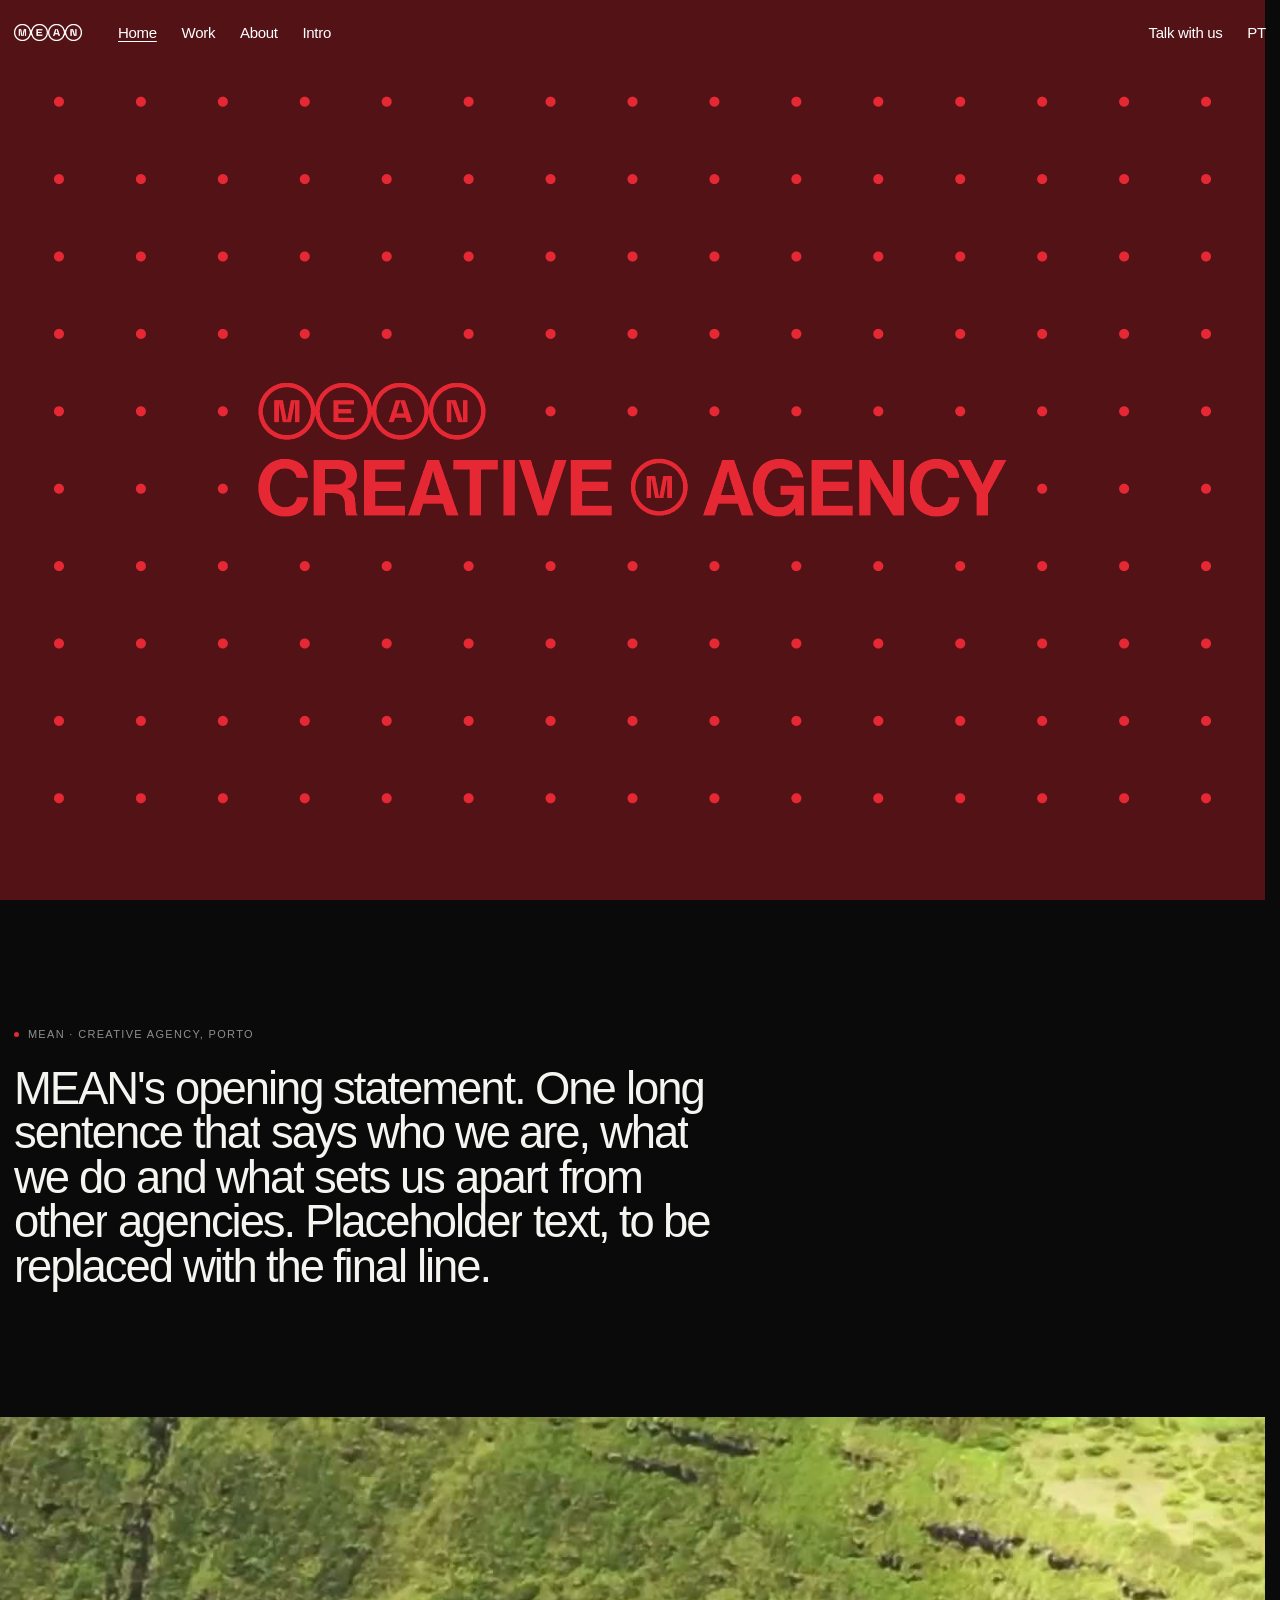
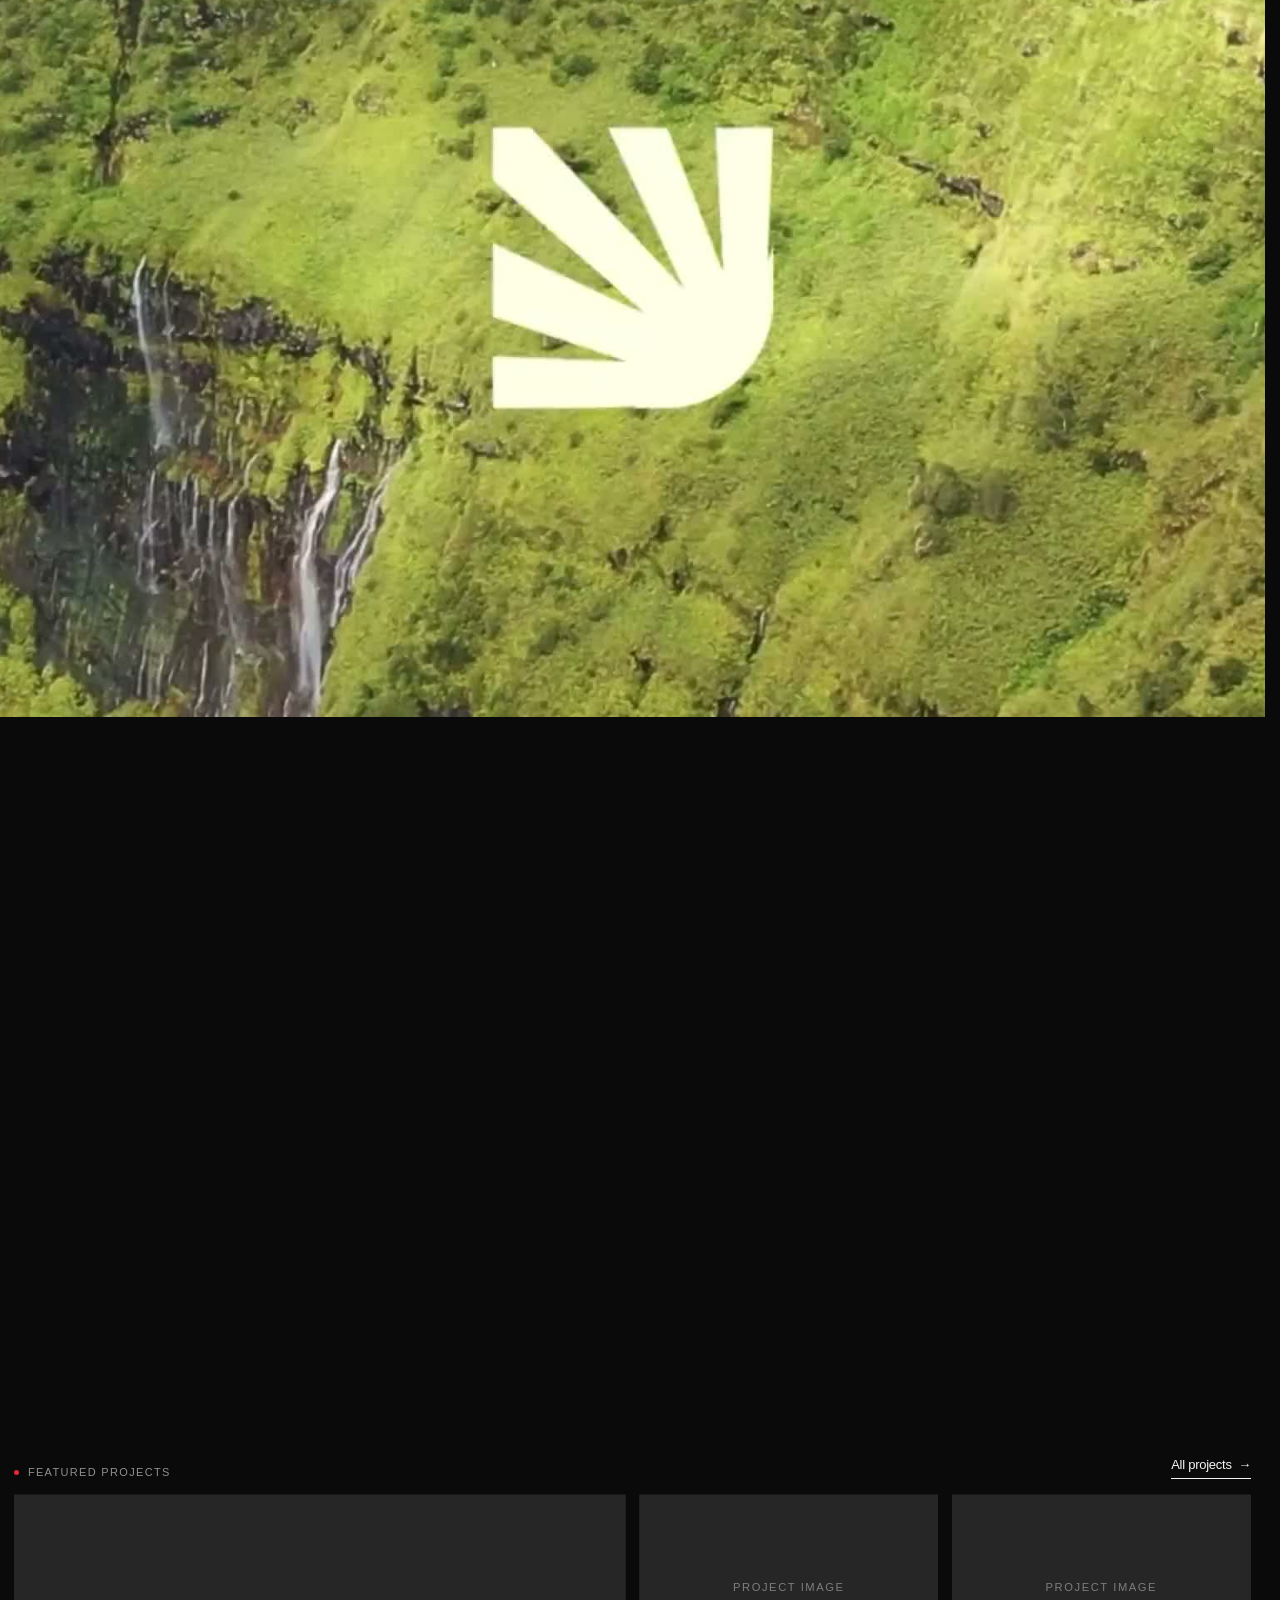
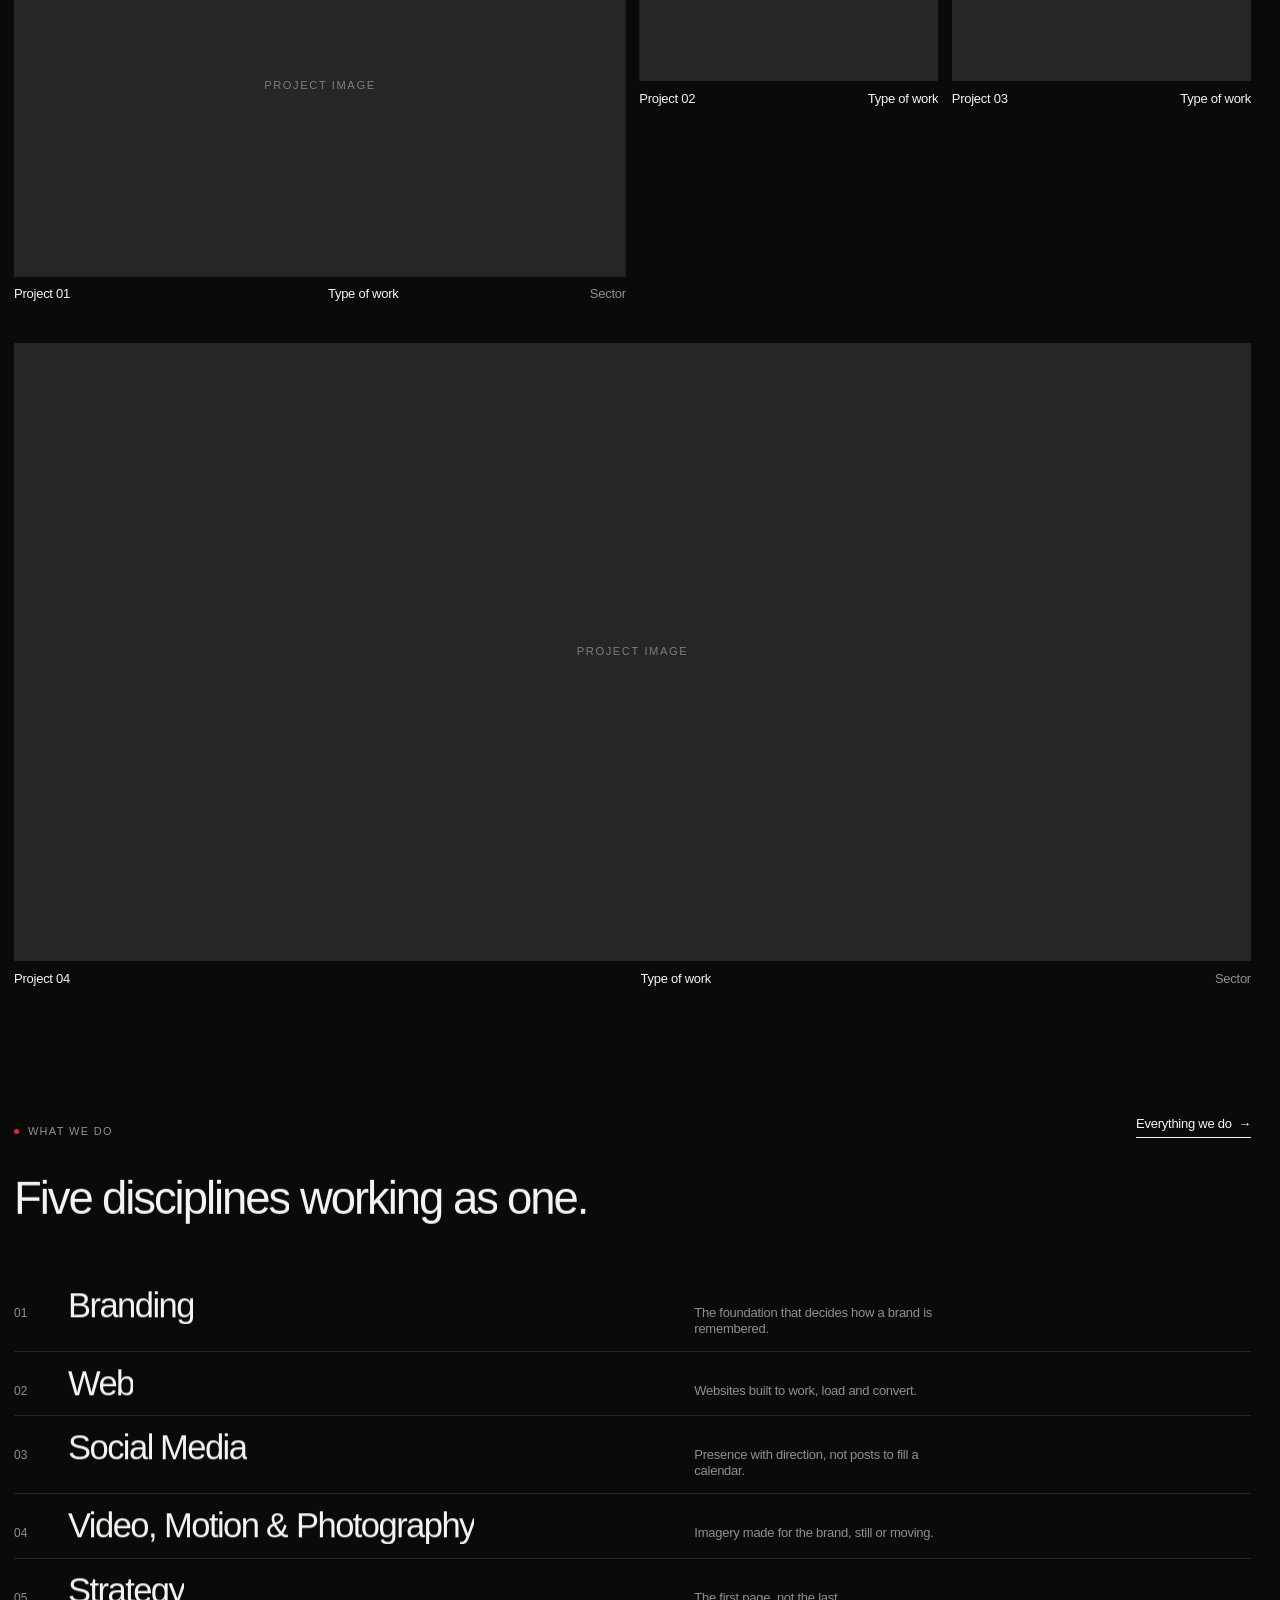
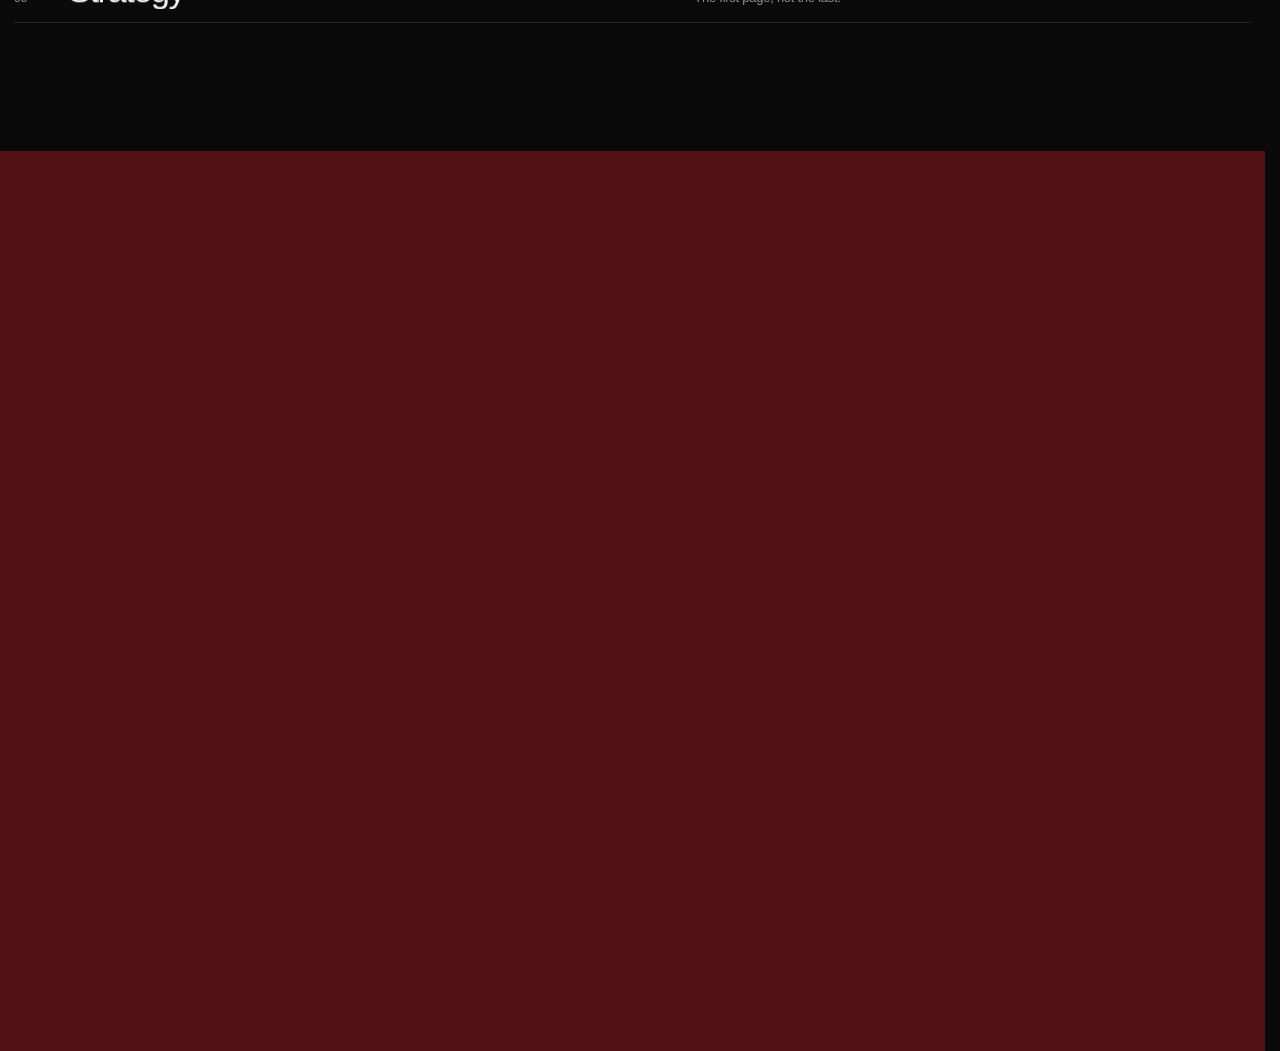
==== commit 05920af2: "Animação da Intro: as bolas fundem-se com o logo As bolas e o logo passam a ser desenhados juntos nu" ====
--- a/index.html
+++ b/index.html
@@ -10,7 +10,7 @@
   <!-- Corre antes da folha de estilos: marca que há JavaScript, aplica a língua guardada e,
        se o logo animado for aparecer (1.ª abertura ou mudança de página), começa já a descarregá-lo. -->
   <script>(function(d){d.classList.add('js');setTimeout(function(){if(!window.__mean)d.classList.remove('js')},3500);window.__meanShow=true;try{if(localStorage.getItem('mean_lang')==='pt'){d.lang='pt';d.classList.add('i18n-wait');setTimeout(function(){d.classList.remove('i18n-wait')},1500)}var s=sessionStorage;if(s.getItem('mean_fast')){s.removeItem('mean_fast');d.classList.add('is-open','is-fast')}var n=s.getItem('mean_nav');s.removeItem('mean_nav');window.__meanShow=!s.getItem('mean_intro_seen')||!!n;if(!window.__meanShow)d.classList.add('is-bare');if(window.__meanShow&&window.fetch){var p=fetch('assets/intro-logo.webp?v=42',{priority:'high'}).then(function(r){if(!r.ok)throw 0;return r.blob()});p.catch(function(){});window.__meanIntro=p}}catch(e){}})(document.documentElement)</script>
-  <link rel="stylesheet" href="style.css?v=126" />
+  <link rel="stylesheet" href="style.css?v=127" />
 </head>
 <body class="page-home">
 
@@ -210,8 +210,8 @@
     </div>
   </footer>
 
-  <script src="i18n.js?v=126"></script>
-  <script src="main.js?v=126"></script>
-  <script src="motion.js?v=126"></script>
+  <script src="i18n.js?v=127"></script>
+  <script src="main.js?v=127"></script>
+  <script src="motion.js?v=127"></script>
 </body>
 </html>
--- a/style.css
+++ b/style.css
@@ -277,6 +277,12 @@
 }
 .hi-logo-mask { display: block; overflow: hidden; }
 .hi-logo { width: 100%; height: auto; display: block; }
+/* Versão WebGL (main.js): bolas e logo desenhados juntos num canvas, para se poderem fundir.
+   O logo em imagem continua na página (dá a posição, a animação de entrada e o texto alternativo), mas não se vê. */
+.hi-canvas { position: absolute; inset: 0; z-index: 1; width: 100%; height: 100%; display: block; pointer-events: none; }
+.hi-hero.hi-gl .hi-dots { visibility: hidden; }
+.hi-hero.hi-gl .hi-logo { opacity: 0; }
+.hi-hero.hi-gl .hi-inner::before { display: none; }   /* sem véu: junto ao logo as bolas recolhem-se */
 
 .hi-kicker {
   font-size: .8rem; letter-spacing: .28em; text-transform: uppercase;
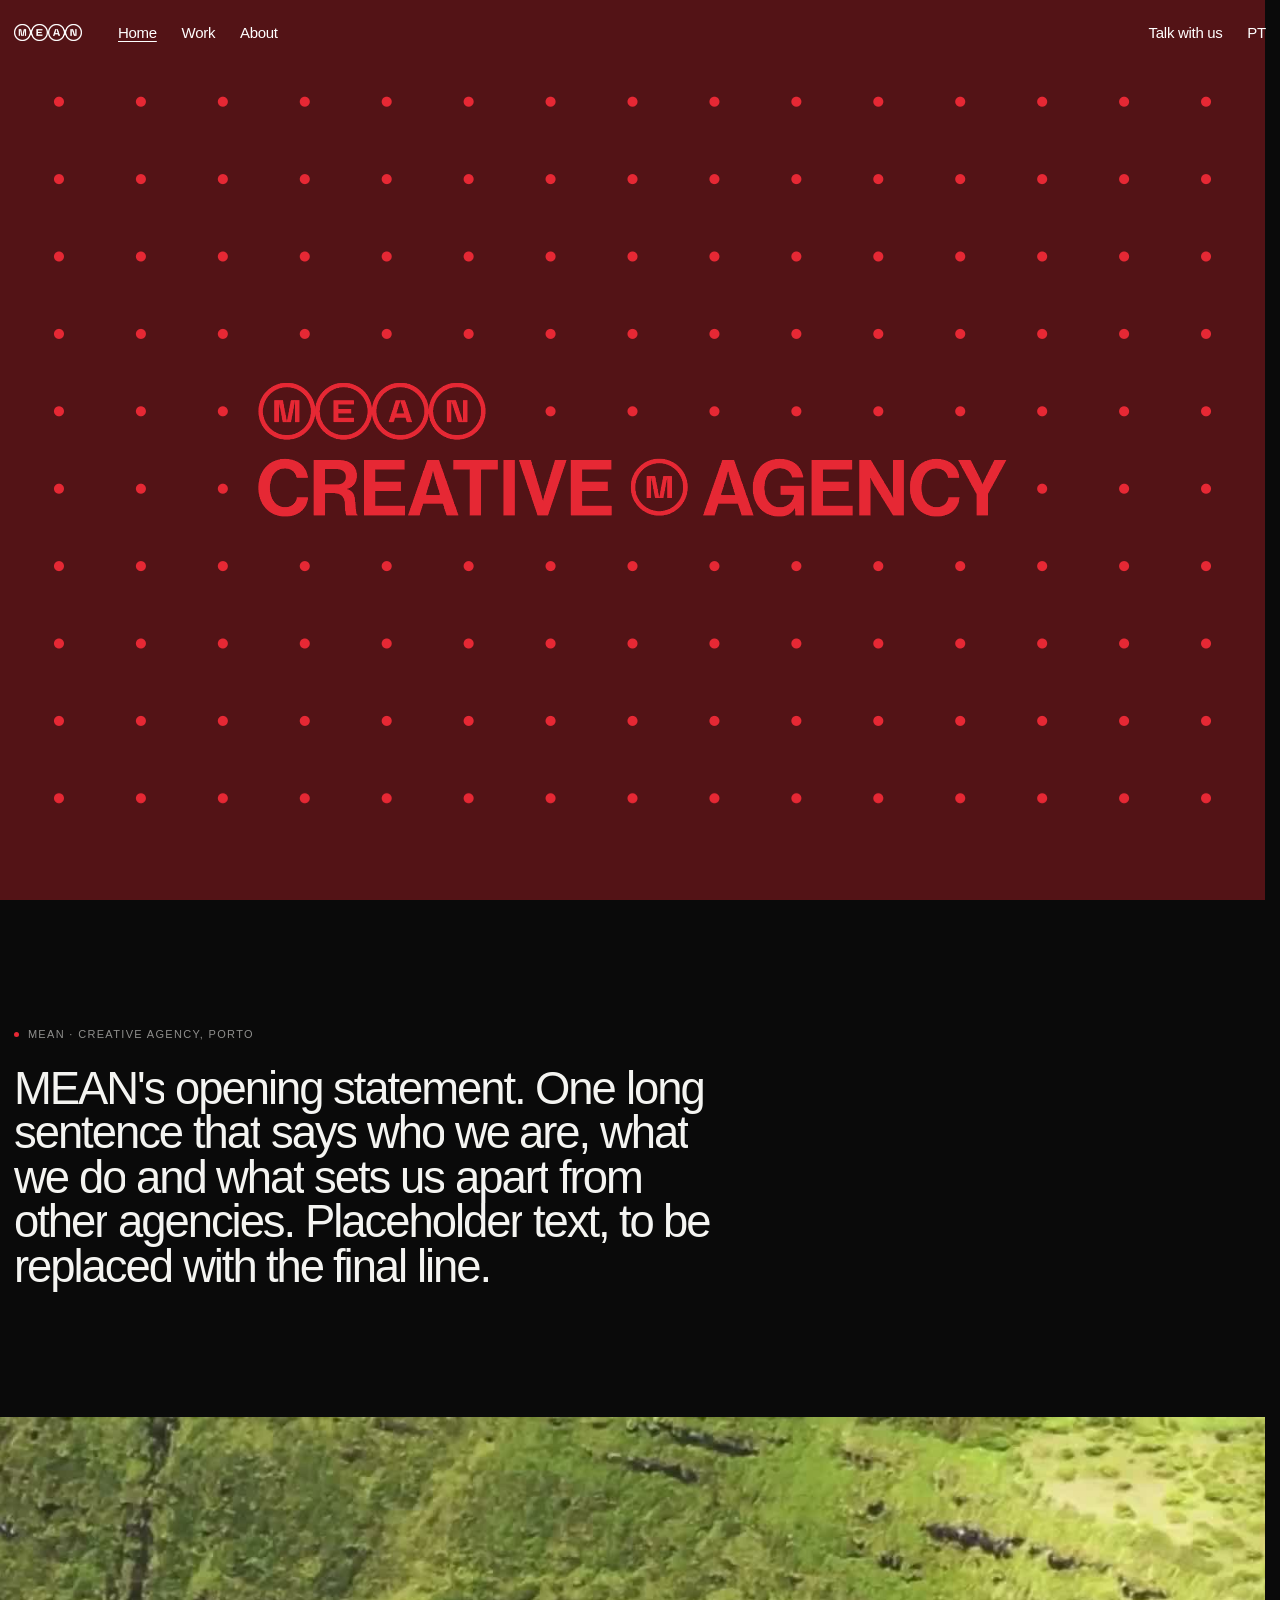
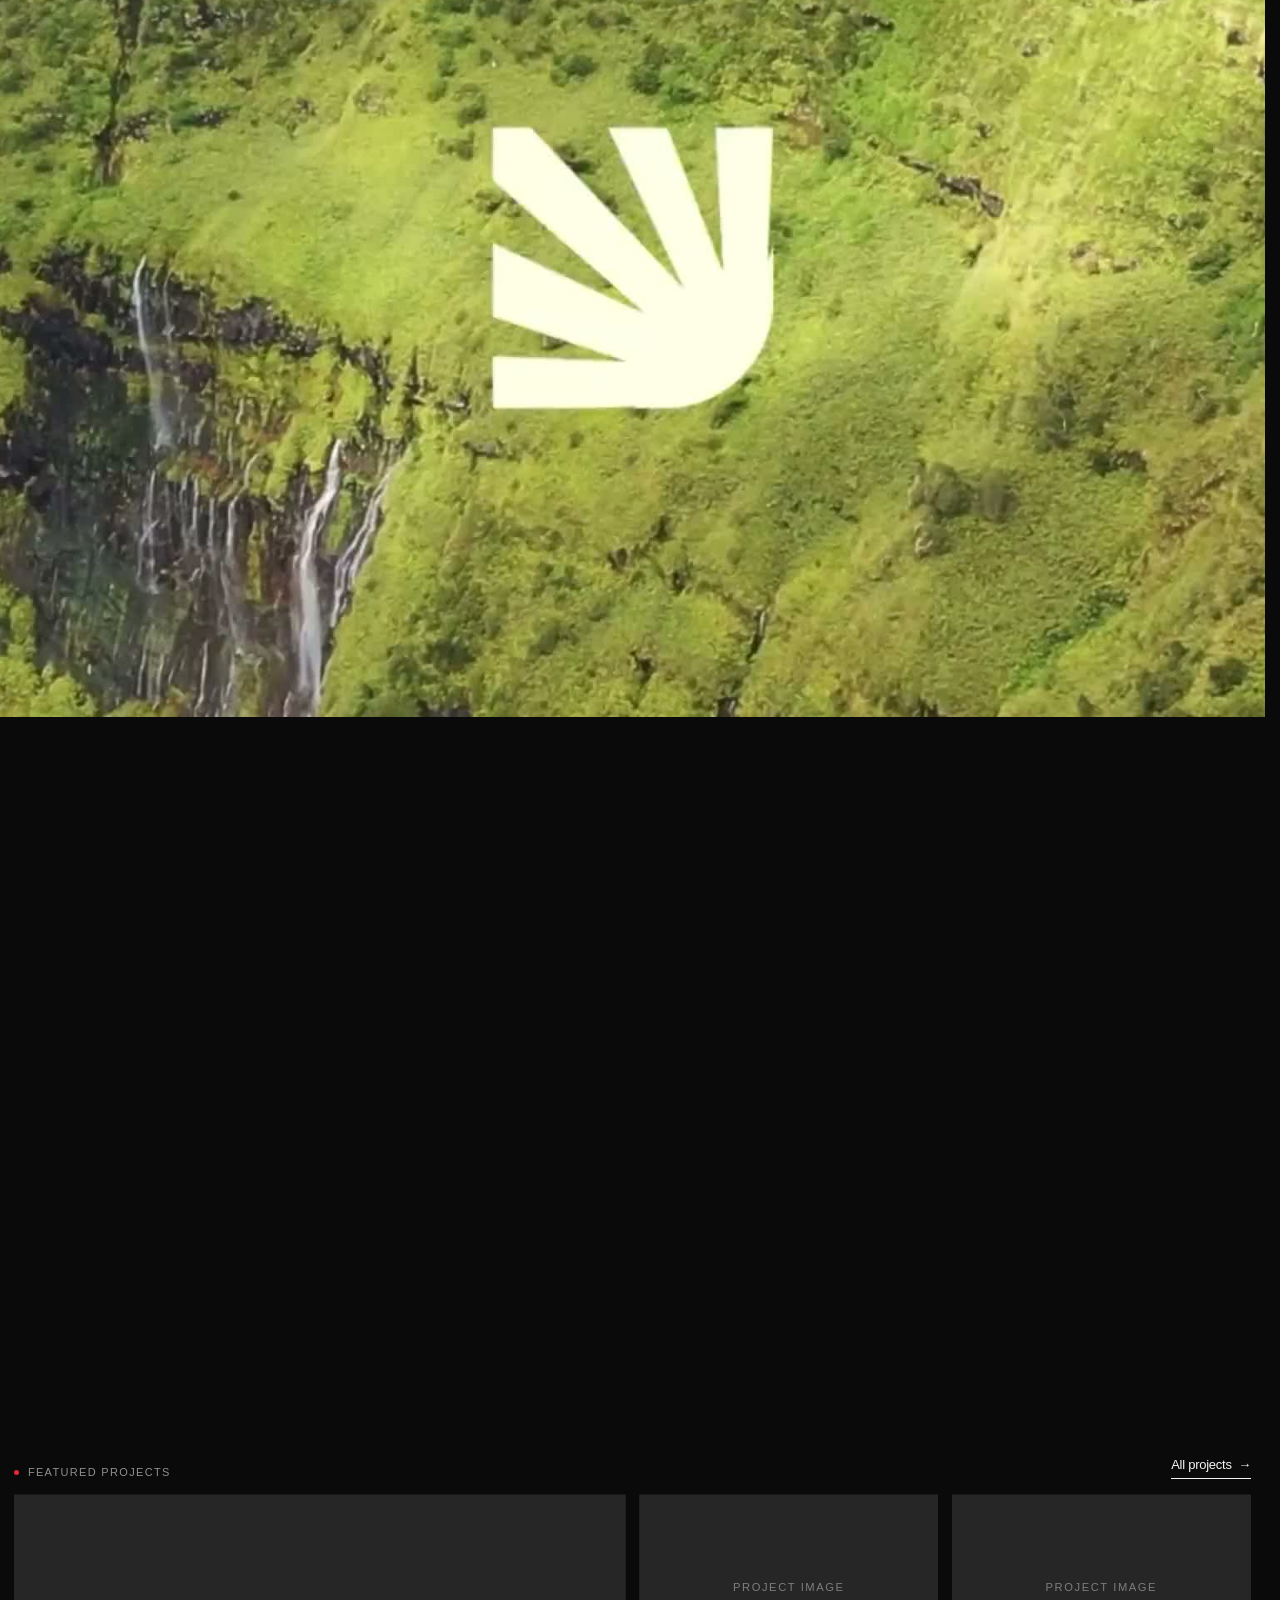
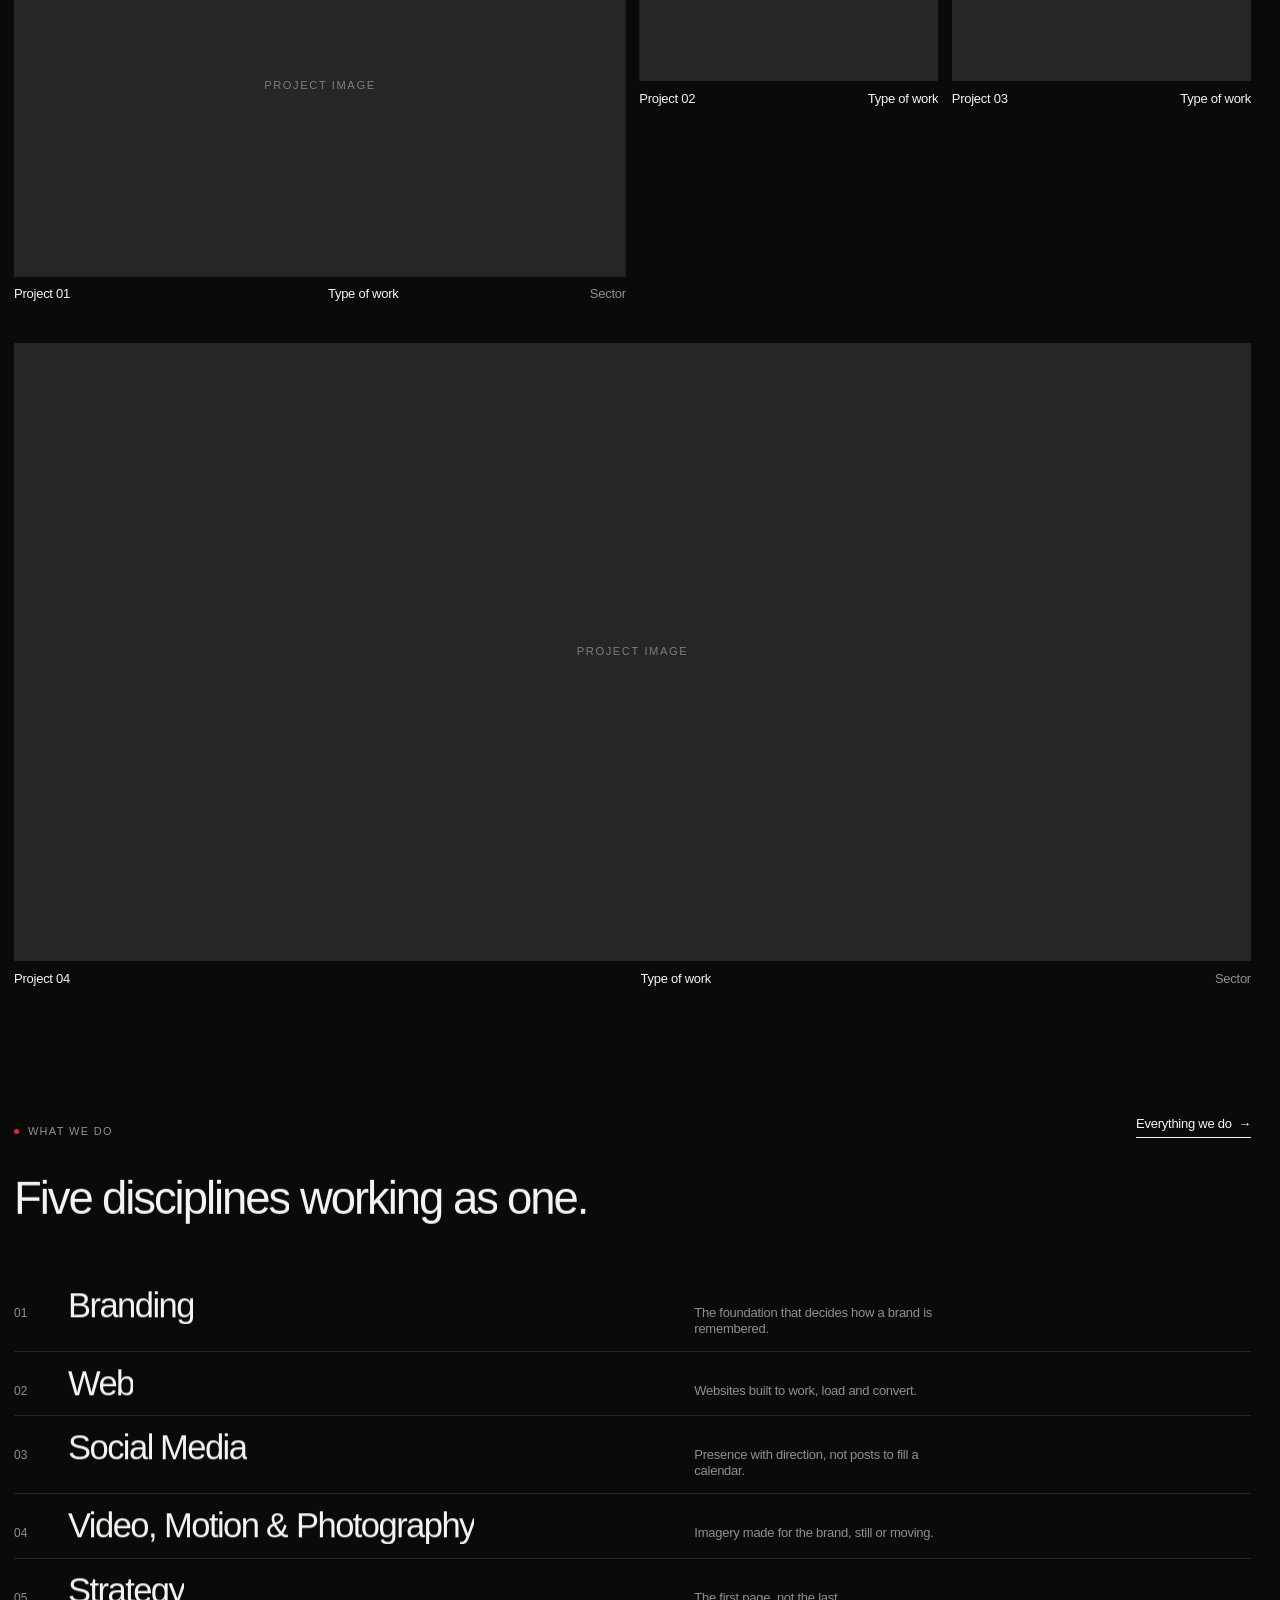
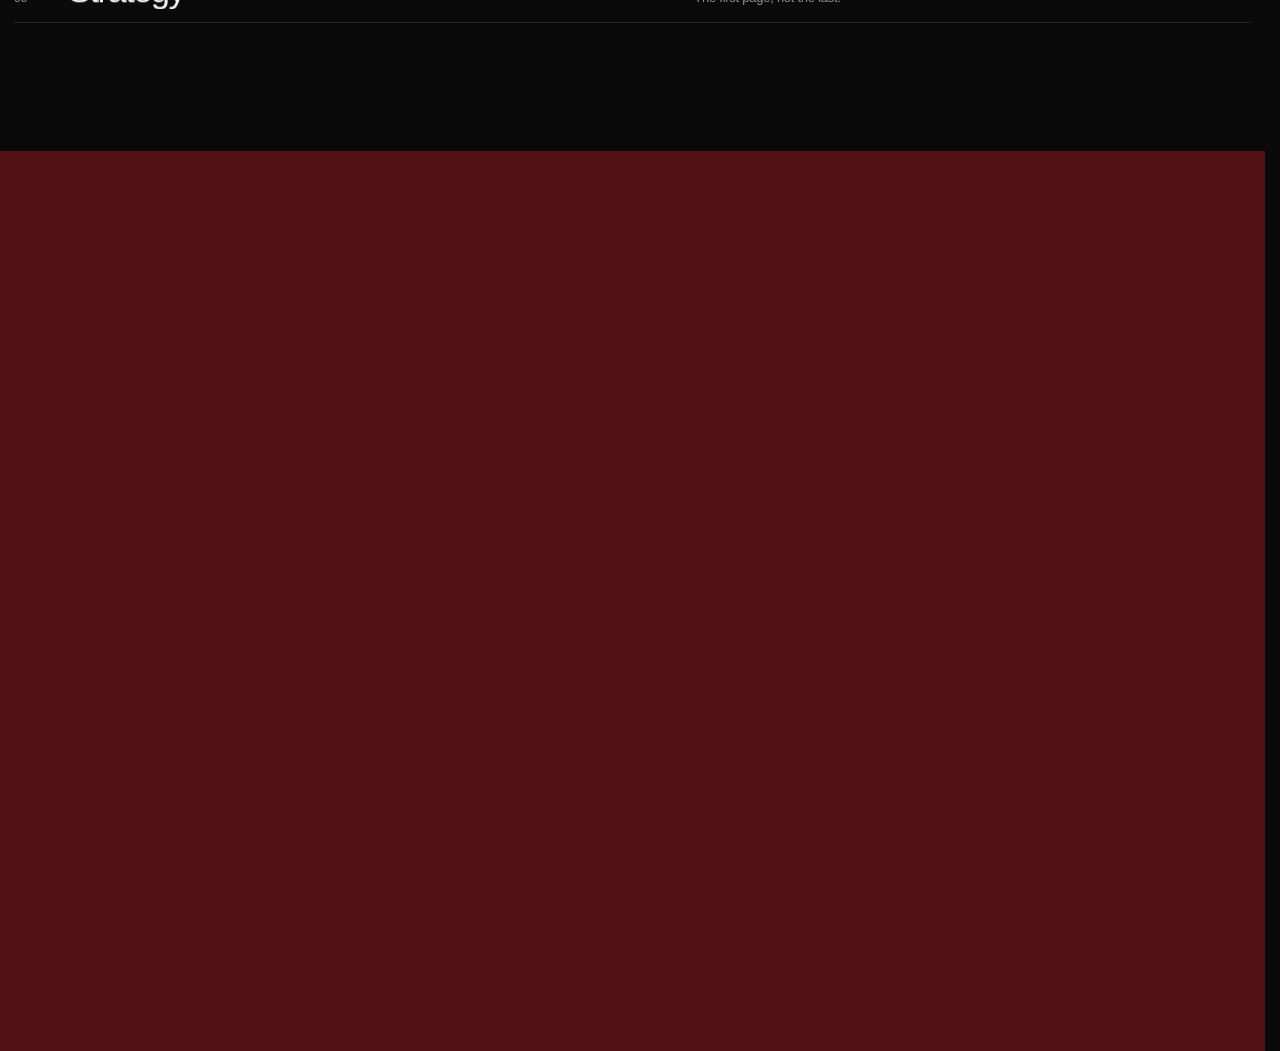
==== commit 41117c33: "Talk with us em painel; páginas Intro e Contact eliminadas; abertura progressiva Talk with us - a pá" ====
--- a/index.html
+++ b/index.html
@@ -10,7 +10,7 @@
   <!-- Corre antes da folha de estilos: marca que há JavaScript, aplica a língua guardada e,
        se o logo animado for aparecer (1.ª abertura ou mudança de página), começa já a descarregá-lo. -->
   <script>(function(d){d.classList.add('js');setTimeout(function(){if(!window.__mean)d.classList.remove('js')},3500);window.__meanShow=true;try{if(localStorage.getItem('mean_lang')==='pt'){d.lang='pt';d.classList.add('i18n-wait');setTimeout(function(){d.classList.remove('i18n-wait')},1500)}var s=sessionStorage;if(s.getItem('mean_fast')){s.removeItem('mean_fast');d.classList.add('is-open','is-fast')}var n=s.getItem('mean_nav');s.removeItem('mean_nav');window.__meanShow=!s.getItem('mean_intro_seen')||!!n;if(!window.__meanShow)d.classList.add('is-bare');if(window.__meanShow&&window.fetch){var p=fetch('assets/intro-logo.webp?v=42',{priority:'high'}).then(function(r){if(!r.ok)throw 0;return r.blob()});p.catch(function(){});window.__meanIntro=p}}catch(e){}})(document.documentElement)</script>
-  <link rel="stylesheet" href="style.css?v=127" />
+  <link rel="stylesheet" href="style.css?v=128" />
 </head>
 <body class="page-home">
 
@@ -26,11 +26,10 @@
         <a href="index.html" aria-current="page">Home</a>
         <a href="work.html">Work</a>
         <a href="about.html">About</a>
-        <a href="index-intro.html">Intro</a>
       </nav>
     </div>
     <div class="nav-right-group">
-      <a href="contact.html" class="nav-cta">Talk with us</a>
+      <a href="#talk" data-talk class="nav-cta">Talk with us</a>
       <button class="nav-lang" type="button" data-lang-switch aria-label="Mudar para português">PT</button>
       <button class="nav-toggle" aria-label="Menu" aria-expanded="false">
         <span></span><span></span><span></span>
@@ -185,7 +184,7 @@
           <a href="index.html" aria-current="page">Home</a>
           <a href="work.html">Work</a>
           <a href="about.html">About</a>
-          <a href="contact.html">Talk with us</a>
+          <a href="#talk" data-talk>Talk with us</a>
         </nav>
       </div>
       <a class="m-foot-logo" href="index.html" aria-label="Home"><img src="assets/logo-mean-red-tight.png?v=125" alt="MEAN" width="1075" height="269" loading="lazy" /></a>
@@ -210,8 +209,8 @@
     </div>
   </footer>
 
-  <script src="i18n.js?v=127"></script>
-  <script src="main.js?v=127"></script>
-  <script src="motion.js?v=127"></script>
+  <script src="i18n.js?v=128"></script>
+  <script src="main.js?v=128"></script>
+  <script src="motion.js?v=128"></script>
 </body>
 </html>
--- a/style.css
+++ b/style.css
@@ -20,41 +20,6 @@
   transition: opacity .2s ease;
 }
 .cursor-dot.hidden { opacity: 0; }
-
-/* Badge flutuante "contact" com o M da MEAN ao centro */
-.fab-contact {
-  position: fixed; z-index: 90;
-  right: clamp(1rem, 3vw, 2.2rem); bottom: clamp(1rem, 3vw, 2.2rem);
-  width: 118px; height: 118px;
-  display: grid; place-items: center;
-}
-.fab-ring {
-  position: absolute; inset: 0; width: 100%; height: 100%;
-  animation: fab-spin 14s linear infinite;
-}
-.fab-ring text {
-  fill: var(--text); font-family: var(--font);
-  font-size: 14px; font-weight: 500; letter-spacing: 1.7px;
-}
-.fab-center {
-  width: 66px; height: 66px; border-radius: 50%;
-  object-fit: cover;
-  transition: transform .35s var(--ease);
-}
-.fab-contact:hover .fab-center { transform: scale(1.08); }
-@keyframes fab-spin { to { transform: rotate(360deg); } }
-@media (prefers-reduced-motion: reduce) { .fab-ring { animation: none; } }
-
-/* Homepage intro: fundo bordô do favicon */
-body.page-home-intro { background: var(--bordo); }
-.page-home-intro .nav, .page-home-intro .nav.nav-over { background: transparent; }
-
-/* Homepage intro: header sempre sem fundo, mesmo ao dar scroll */
-.page-home-intro .nav.scrolled {
-  background: transparent;
-  backdrop-filter: none; -webkit-backdrop-filter: none;
-  border-color: transparent;
-}
 
 /* ── Separador / preloader de entrada ── */
 .preloader {
@@ -254,13 +219,13 @@
 
 .hi-inner { position: relative; z-index: 2; max-width: 20ch; }
 /* Logo central — posição absoluta no centro exato da hero (igual ao centro da grelha) */
-.page-home-intro .hi-inner, .page-home .hi-inner {
+.page-home .hi-inner {
   position: absolute; top: 50%; left: 50%;
   transform: translate(-50%, -50%);
   width: min(760px, 78vw); max-width: none;
 }
 /* véu bordô atrás do logo → as bolas nessa zona ficam com menos opacidade */
-.page-home-intro .hi-inner::before, .page-home .hi-inner::before {
+.page-home .hi-inner::before {
   content: "";
   position: absolute; inset: -100px -150px;
   z-index: -1;
@@ -281,7 +246,7 @@
    O logo em imagem continua na página (dá a posição, a animação de entrada e o texto alternativo), mas não se vê. */
 .hi-canvas { position: absolute; inset: 0; z-index: 1; width: 100%; height: 100%; display: block; pointer-events: none; }
 .hi-hero.hi-gl .hi-dots { visibility: hidden; }
-.hi-hero.hi-gl .hi-logo { opacity: 0; }
+.hi-hero.hi-gl .hi-logo, .hi-hero.hi-wait .hi-logo { opacity: 0; }
 .hi-hero.hi-gl .hi-inner::before { display: none; }   /* sem véu: junto ao logo as bolas recolhem-se */
 
 .hi-kicker {
@@ -942,80 +907,6 @@
 @media (max-width: 640px) {
   .ab-item { grid-template-columns: 2.4rem 1fr; gap: 1rem; }
   .ab-loc { grid-template-columns: 1fr; }
-  .ct-body { grid-template-columns: 1fr; gap: 3rem; }
-}
-
-/* ===== Contact page (reutiliza o sistema .ab-*) ===== */
-.ct-hero { min-height: 52vh; }
-
-.ct-body {
-  max-width: 1100px; margin: 0 auto;
-  padding: clamp(1rem, 4vh, 2rem) 0 clamp(4rem, 10vh, 7rem);
-  display: grid; grid-template-columns: .85fr 1.15fr;
-  gap: clamp(2.5rem, 6vw, 5rem);
-  align-items: start;
-}
-
-.ct-info-title {
-  font-size: .8rem; letter-spacing: .28em; text-transform: uppercase;
-  color: #8f8f8d; margin-bottom: 2rem;
-}
-.ct-email {
-  display: inline-block;
-  font-family: var(--font-display);
-  font-size: clamp(1.5rem, 3.2vw, 2.2rem); font-weight: 600; letter-spacing: -.02em;
-  border-bottom: 2px solid var(--ab-red); padding-bottom: .15em;
-  transition: color .2s var(--ease);
-}
-.ct-email:hover { color: var(--ab-red); }
-.ct-availability { color: #a7a7a4; margin-top: 1.1rem; font-size: .95rem; max-width: 32ch; }
-
-.ct-social { list-style: none; margin-top: 2.5rem; display: flex; flex-direction: column; gap: .6rem; }
-.ct-social a {
-  display: inline-flex; align-items: center; gap: .4rem;
-  font-size: 1rem; color: inherit; transition: color .2s var(--ease);
-}
-.ct-social a:hover { color: var(--ab-red); }
-
-.ct-loc { margin-top: 2.5rem; display: flex; flex-direction: column; gap: .35rem; }
-.ct-loc-label { font-size: .7rem; letter-spacing: .2em; text-transform: uppercase; color: #8f8f8d; }
-
-.ct-form { display: flex; flex-direction: column; gap: 1.6rem; }
-.ct-field { display: flex; flex-direction: column; gap: .5rem; }
-.ct-field label { font-size: .72rem; letter-spacing: .16em; text-transform: uppercase; color: #8f8f8d; }
-.ct-field input,
-.ct-field select,
-.ct-field textarea {
-  background: transparent; border: none; border-bottom: 1.5px solid #333; border-radius: 0;
-  padding: .6rem 0; font-family: var(--font); font-weight: 500; font-size: 1.05rem; color: inherit;
-  outline: none; resize: vertical; width: 100%;
-  transition: border-color .2s var(--ease);
-}
-.ct-field input:focus,
-.ct-field select:focus,
-.ct-field textarea:focus { border-color: var(--ab-red); }
-.ct-field input::placeholder,
-.ct-field textarea::placeholder { color: #6b6b68; }
-.ct-field select { cursor: pointer; }
-.ct-field select option { background: var(--bg); color: var(--text); }
-
-.ct-submit {
-  align-self: flex-start; margin-top: .25rem;
-  display: inline-flex; align-items: center; gap: .6rem;
-  background: none; border: none; cursor: pointer;
-  font-family: var(--font); font-weight: 600; font-size: 1.05rem; color: inherit;
-  padding-bottom: .3rem; border-bottom: 2px solid var(--ab-red);
-  transition: gap .2s var(--ease), color .2s var(--ease), opacity .2s var(--ease);
-}
-.ct-submit:hover { gap: 1rem; color: var(--ab-red); }
-.ct-submit:disabled { opacity: .5; cursor: default; }
-
-.ct-form .form-feedback { text-align: left; }
-.ct-form .form-feedback.success,
-.ct-form .form-feedback.error { color: var(--ab-red); }
-
-@media (max-width: 768px) {
-  .ct-body { grid-template-columns: 1fr; gap: 3rem; }
 }
 
 /* ===== Work page (fullscreen video hero) ===== */
@@ -1540,8 +1431,8 @@
 }
 .nav.nav--menu, .nav.scrolled.nav--menu { mix-blend-mode: normal; background: var(--bg); }   /* menu aberto no telemóvel: painel opaco */
 /* sobre o vídeo da Home: sem "negativo"; branco ou preto conforme o brilho do vídeo (motion.js).
-   Sobre o bordô (abertura da Home e página Intro) também sem "negativo": branco simples, sem tingir. */
-.nav.nav--onvideo, .page-home-intro .nav.nav-over { mix-blend-mode: normal; }
+   Sobre o bordô da abertura da Home também sem "negativo": branco simples, sem tingir. */
+.nav.nav--onvideo { mix-blend-mode: normal; }
 .nav--onvideo .nav-links a, .nav--onvideo .nav-cta, .nav--onvideo .nav-lang { transition: color .3s linear; }
 .nav--onvideo .nav-logo { transition: filter .3s linear; }
 .nav--onvideo .nav-toggle span { transition: background-color .3s linear, transform .3s var(--ease), opacity .3s; }
@@ -1580,7 +1471,6 @@
 .nav-links a:nth-child(1) { --nav-d: 60ms; }
 .nav-links a:nth-child(2) { --nav-d: 120ms; }
 .nav-links a:nth-child(3) { --nav-d: 180ms; }
-.nav-links a:nth-child(4) { --nav-d: 210ms; }
 .nav-cta { --nav-d: 240ms; }
 .nav-lang { --nav-d: 300ms; }
 .nav-toggle { --nav-d: 360ms; }
@@ -1631,6 +1521,9 @@
 /* o logo e as bolas só entram quando a cortina começa a subir */
 .js:not(.is-ready) .page-home .hi-hero .hi-dots { opacity: 0; transition: none; }
 .js:not(.is-ready) .page-home .hi-hero .hi-line-in { transform: translateY(110%); transition: none; }
+/* versão simples (sem WebGL): a mesma ordem — fundo, depois as bolas, depois o logo */
+.js.is-ready .page-home .hi-hero .hi-dots { transition-delay: 1.6s; }
+.js.is-ready .page-home .hi-hero.is-in .hi-line .hi-line-in { transition-delay: 2.15s; }
 /* a miniatura assenta enquanto a cortina sobe e, sem chegar a parar, começa a crescer */
 .js.is-ready:not(.is-open) .page-home .m-open-frame {
   animation: m-rise 1.3s cubic-bezier(.33, 1, .68, 1) both,
@@ -1685,7 +1578,7 @@
 /* ── Frases: uma só escala em todas as páginas, a da frase de abertura da Home.
       Títulos de página, frases de secção, testemunhos e fechos têm todos o mesmo tamanho. ── */
 .m-statement-text, .page-work .work-lead-title, .m-ahero-title, .m-cta-title,
-.m-lead, .m-svc-lead, .m-quote blockquote, .page-contact .ab-statement,
+.m-lead, .m-svc-lead, .m-quote blockquote,
 .m-pj-statement, .m-pj-lead, .m-pj-phrase, .m-pj-next-name {
   font-size: var(--m-phrase); font-weight: 500; line-height: .98; letter-spacing: -.045em;
 }
@@ -1779,7 +1672,6 @@
 .m-quotes-count { font-size: var(--m-micro); letter-spacing: 0; }
 .m-btn-round { width: 44px; height: 44px; font-size: 1rem; transition: background-color .12s linear, color .12s linear, border-color .12s linear, transform .4s var(--m-ease); }
 .m-about .m-cta { margin-top: var(--m-sec); }
-.page-contact .ab-statement { max-width: 22ch; }
 
 /* ── Ecrãs médios e pequenos ── */
 @media (max-width: 1000px) {
@@ -1861,10 +1753,10 @@
 .m-foot-block h3 { margin: 0 0 14px; font: inherit; letter-spacing: inherit; color: inherit; opacity: .68; }
 .m-foot-block p { margin: 0; }
 .m-foot a:focus-visible { outline: 1px solid currentColor; outline-offset: 4px; }
-/* sobre o footer o cursor fica no vermelho dos textos (em "negativo" ficaria azulado sobre o vermelho escuro) */
-.cursor-layer.is-foot { mix-blend-mode: normal; }
-.cursor-layer.is-foot .cursor-dot { border-color: var(--mean-red); }
-.cursor-layer.is-foot .cursor-dot::before { background: var(--mean-red); }
+/* sobre o footer e sobre o painel de contacto o cursor fica no vermelho dos textos (em "negativo" ficaria azulado) */
+.cursor-layer.is-foot, .cursor-layer.is-talk { mix-blend-mode: normal; }
+.cursor-layer.is-foot .cursor-dot, .cursor-layer.is-talk .cursor-dot { border-color: var(--mean-red); }
+.cursor-layer.is-foot .cursor-dot::before, .cursor-layer.is-talk .cursor-dot::before { background: var(--mean-red); }
 
 /* revelação: o conteúdo fica preso ao ecrã e o footer funciona como janela */
 @media (min-width: 769px) and (min-height: 620px) {
@@ -1991,13 +1883,111 @@
   .m-pj-chapter--flip .m-pj-stack > .is-narrow, .m-pj-chapter--flip .m-pj-stack > .is-small { grid-column: 1 / span 6; }
 }
 
-/* ── Intro: aparecimento com blur ao dar scroll (tipo cardenasdesigngroup.com) ──
-   opacidade 0→1, sobe 1.5rem e desfoca de 20px→0 em 1.2s. Só na Intro; as outras páginas usam o motion.js */
-.page-home-intro .reveal {
-  opacity: 0; transform: translateY(1.5rem); filter: blur(20px);
-  transition: opacity 1.2s var(--ease), transform 1.2s var(--ease), filter 1.2s var(--ease);
-}
-.page-home-intro .reveal.visible { opacity: 1; transform: none; filter: none; }
+}
+
+/* ============================================================
+   TALK WITH US — painel de contacto (criado pelo main.js, igual em todas as páginas)
+   Entra da direita para a esquerda, por cima da página. Fundo no vermelho escuro da MEAN e tudo o resto
+   no vermelho claro, com a tipografia do footer (14 px em maiúsculas espaçadas); a frase tem o tamanho
+   das frases do site e os campos são linhas, sem caixas.
+   ============================================================ */
+html.talk-open { overflow: hidden; }
+.m-talk-veil {
+  position: fixed; inset: 0; z-index: 900; background: rgba(10, 10, 10, .55);
+  opacity: 0; visibility: hidden; transition: opacity .45s linear, visibility 0s linear .45s;
+}
+.talk-open .m-talk-veil { opacity: 1; visibility: visible; transition: opacity .6s linear; }
+.m-talk {
+  position: fixed; top: 0; right: 0; z-index: 901;
+  width: max(520px, 44vw); max-width: 100vw; height: 100vh; height: 100dvh;
+  background: var(--mean-red-dark); color: var(--mean-red);
+  font-size: 14px; line-height: 14px; font-weight: 500; letter-spacing: .09em; text-transform: uppercase;
+  overflow-y: auto; overscroll-behavior: contain; -webkit-overflow-scrolling: touch; outline: none;
+  transform: translate3d(100%, 0, 0); visibility: hidden;
+  transition: transform .55s cubic-bezier(.76, 0, .24, 1), visibility 0s linear .55s;
+}
+.talk-open .m-talk { transform: none; visibility: visible; transition: transform .75s cubic-bezier(.76, 0, .24, 1); }
+.m-talk-in { display: flex; flex-direction: column; min-height: 100%; box-sizing: border-box; padding: 28px 32px; }
+.m-talk a { color: inherit; text-decoration: none; }
+.m-talk a:hover, .m-talk-close:hover { text-decoration: underline; text-underline-offset: 3px; text-decoration-thickness: 1px; }
+.m-talk a:focus-visible, .m-talk button:focus-visible { outline: 1px solid currentColor; outline-offset: 4px; }
+.m-talk-top { display: flex; justify-content: space-between; align-items: baseline; gap: 16px; }
+.m-talk-close, .m-talk-submit { font: inherit; color: inherit; background: none; border: 0; border-radius: 0; margin: 0; padding: 0; cursor: pointer; }
+.m-talk-close { letter-spacing: inherit; text-transform: inherit; }
+.m-talk-title {
+  margin: clamp(2.5rem, 9vh, 5.5rem) 0 clamp(2rem, 6vh, 3.5rem); max-width: 11em; color: inherit;
+  font-size: var(--m-phrase); font-weight: 500; line-height: .98; letter-spacing: -.045em; text-transform: none;
+}
+
+/* campos: etiqueta pequena, texto grande, uma linha por baixo */
+.m-talk-form { display: grid; row-gap: clamp(22px, 3.4vh, 34px); }
+.m-talk-field { display: grid; row-gap: 12px; cursor: text; }
+.m-talk-field > span, .m-talk-budget legend, .m-talk-block h3 { opacity: .68; transition: opacity .12s linear; }
+.m-talk-field:focus-within > span { opacity: 1; }
+.m-talk-field input, .m-talk-field textarea, .m-talk-submit {
+  font-size: clamp(1.15rem, 1.45vw, 1.4rem); line-height: 1.25; letter-spacing: -.02em; text-transform: none;
+}
+.m-talk-field input, .m-talk-field textarea {
+  display: block; width: 100%; box-sizing: border-box; margin: 0; padding: 0 0 10px;
+  font-family: inherit; font-weight: inherit; color: inherit; caret-color: currentColor; background: transparent;
+  border: 0; border-bottom: 1px solid currentColor; border-radius: 0; outline: none;
+  -webkit-appearance: none; appearance: none;
+}
+.m-talk-field textarea { resize: none; min-height: calc(1.25em * 3 + 10px); }
+.m-talk-field input:focus, .m-talk-field textarea:focus { box-shadow: 0 1px 0 0 currentColor; }   /* a linha engrossa */
+/* preenchimento automático do browser: sem o fundo claro que ele põe */
+.m-talk-field input:-webkit-autofill, .m-talk-field textarea:-webkit-autofill {
+  -webkit-text-fill-color: var(--mean-red); caret-color: var(--mean-red);
+  box-shadow: 0 0 0 100px var(--mean-red-dark) inset;
+}
+.m-talk-field input:-webkit-autofill:focus, .m-talk-field textarea:-webkit-autofill:focus {
+  box-shadow: 0 0 0 100px var(--mean-red-dark) inset, 0 1px 0 0 var(--mean-red);
+}
+/* orçamento: opções em texto, com o quadrado que marca a página atual no footer */
+.m-talk-budget { min-width: 0; margin: 0; padding: 0; border: 0; }
+.m-talk-budget legend { float: left; width: 100%; margin: 0 0 14px; padding: 0; }   /* float: comporta-se como um bloco normal */
+.m-talk-opts { clear: both; display: grid; grid-template-columns: repeat(2, minmax(0, 1fr)); gap: 12px 16px; }   /* as mesmas duas colunas dos contactos ao fundo */
+.m-talk-opt { position: relative; display: inline-flex; justify-self: start; cursor: pointer; }
+.m-talk-opt input { position: absolute; inset: 0; width: 100%; height: 100%; margin: 0; opacity: 0; cursor: pointer; }
+.m-talk-opt span { position: relative; padding-left: 16px; opacity: .68; transition: opacity .12s linear; }
+.m-talk-opt span::before {
+  content: ""; position: absolute; left: 0; top: 50%; width: 7px; height: 7px; margin-top: -4px;
+  box-sizing: border-box; border: 1px solid currentColor;
+}
+.m-talk-opt:hover span, .m-talk-opt input:checked + span { opacity: 1; }
+.m-talk-opt input:checked + span::before { background: currentColor; }
+.m-talk-opt input:focus-visible + span { outline: 1px solid currentColor; outline-offset: 4px; }
+/* enviar */
+.m-talk-send { display: flex; flex-wrap: wrap; align-items: baseline; justify-content: space-between; gap: 14px 24px; margin-top: 4px; }
+.m-talk-submit { padding-bottom: .25em; background: linear-gradient(currentColor, currentColor) no-repeat 0 100% / 100% 1px; }
+.m-talk-submit .m-arrow { display: inline-block; transition: transform .5s var(--m-ease); }
+.m-talk-submit:hover .m-arrow { transform: translateX(.35em); }
+.m-talk-submit:disabled { opacity: .5; cursor: default; }
+.m-talk .form-feedback, .m-talk .form-feedback.success, .m-talk .form-feedback.error {
+  margin: 0; min-height: 14px; font-size: inherit; text-align: left; color: inherit;
+}
+/* contactos diretos, ao fundo */
+.m-talk-bottom {
+  margin-top: auto; padding-top: clamp(2.5rem, 8vh, 5rem);
+  display: grid; grid-template-columns: repeat(2, minmax(0, 1fr)); gap: 32px 16px; align-items: start;
+}
+.m-talk-block h3 { margin: 0 0 14px; font: inherit; letter-spacing: inherit; color: inherit; }
+.m-talk-block p { margin: 0; }
+.m-talk-block p > * { display: block; }
+.m-talk-ext { justify-self: start; }
+/* o conteúdo entra em cadeia, depois de o painel abrir */
+.m-talk-rise { opacity: 0; transform: translate3d(0, 16px, 0); transition: opacity .2s linear, transform 0s linear .3s; }
+.talk-open .m-talk-rise {
+  opacity: 1; transform: none;
+  transition: opacity .7s ease calc(.32s + var(--i, 0) * .055s), transform .9s var(--m-ease) calc(.32s + var(--i, 0) * .055s);
+}
+@media (max-width: 700px) {
+  .m-talk-in { padding: 20px var(--m-gut) 24px; }
+  .m-talk-title { margin: 2.25rem 0 1.75rem; }
+  .m-talk-bottom { padding-top: 2.5rem; row-gap: 24px; }
+  .m-talk-block { grid-column: 1 / -1; }   /* o email não cabe em meia largura */
+}
 @media (prefers-reduced-motion: reduce) {
-  .page-home-intro .reveal { transition: none; opacity: 1; transform: none; filter: none; }
-}
+  .m-talk, .talk-open .m-talk, .m-talk-veil, .talk-open .m-talk-veil { transition: none; }
+  .m-talk-rise, .talk-open .m-talk-rise { opacity: 1; transform: none; transition: none; }
+}
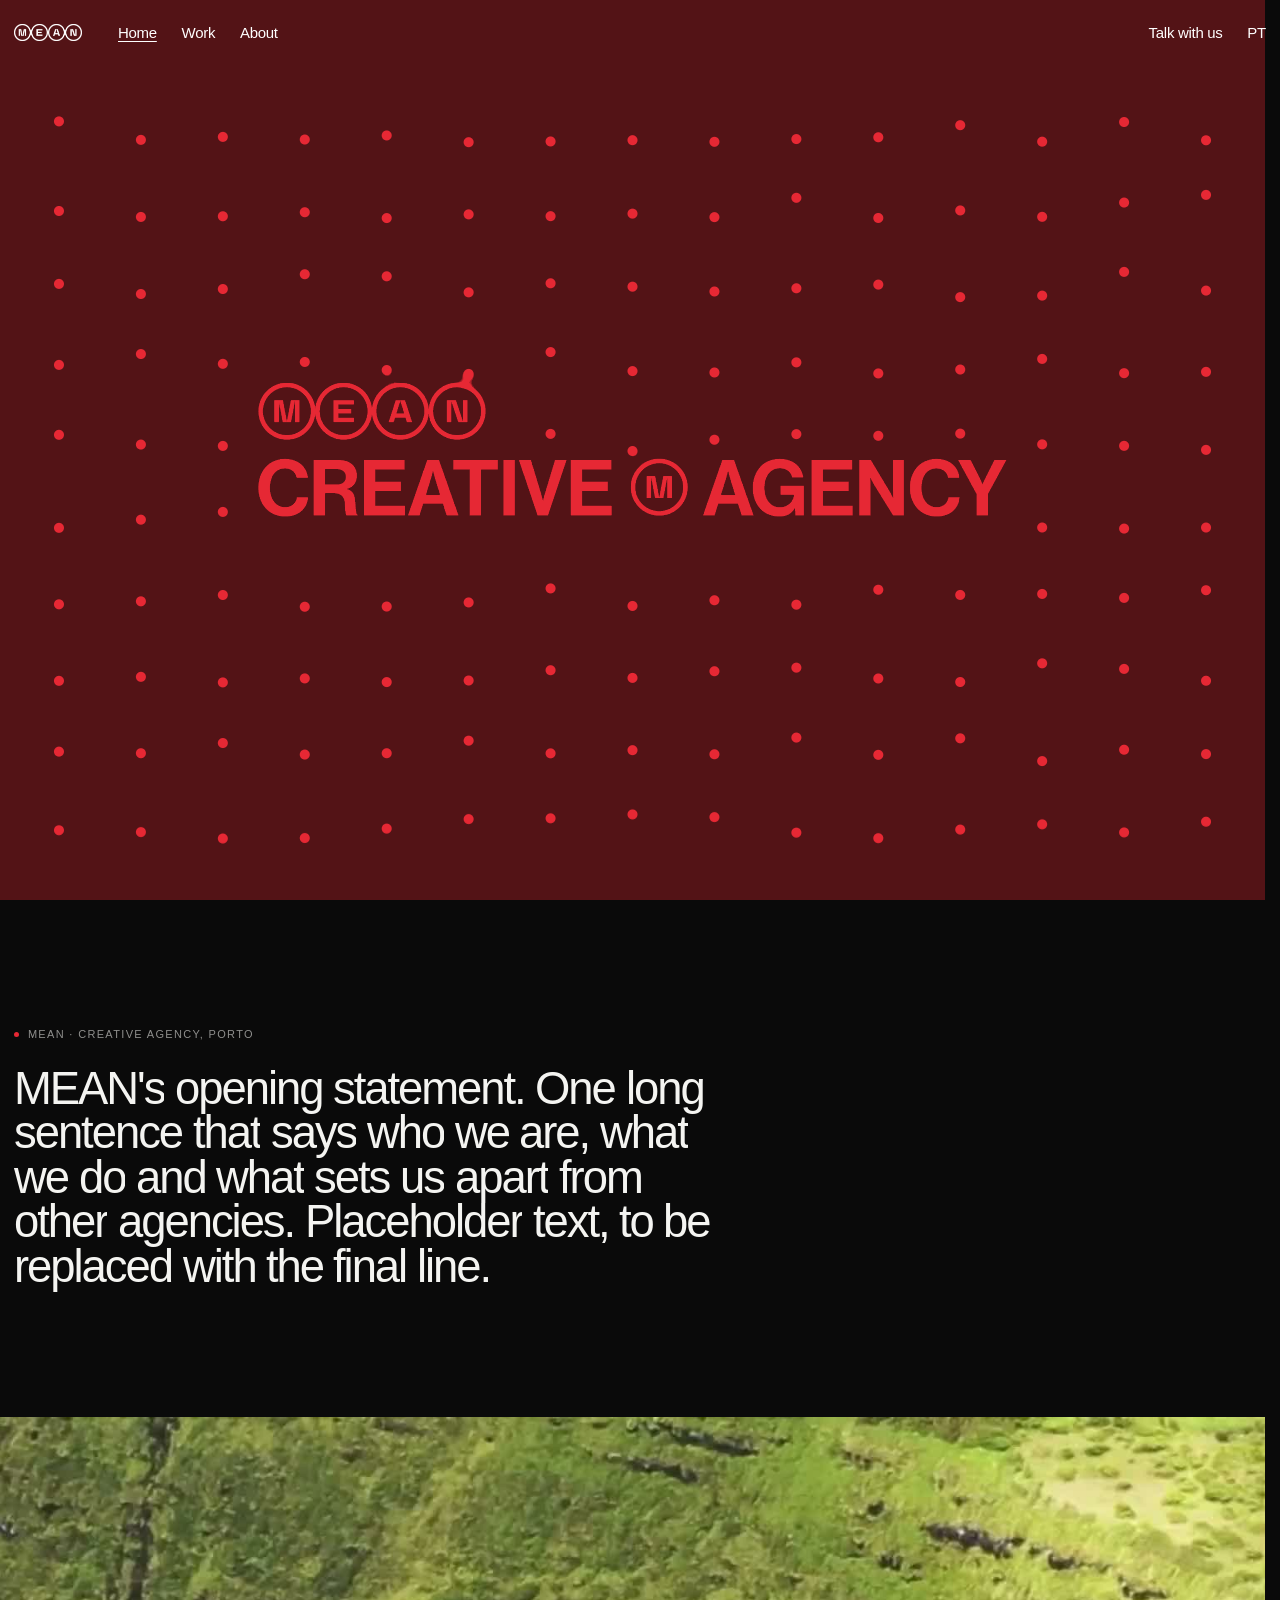
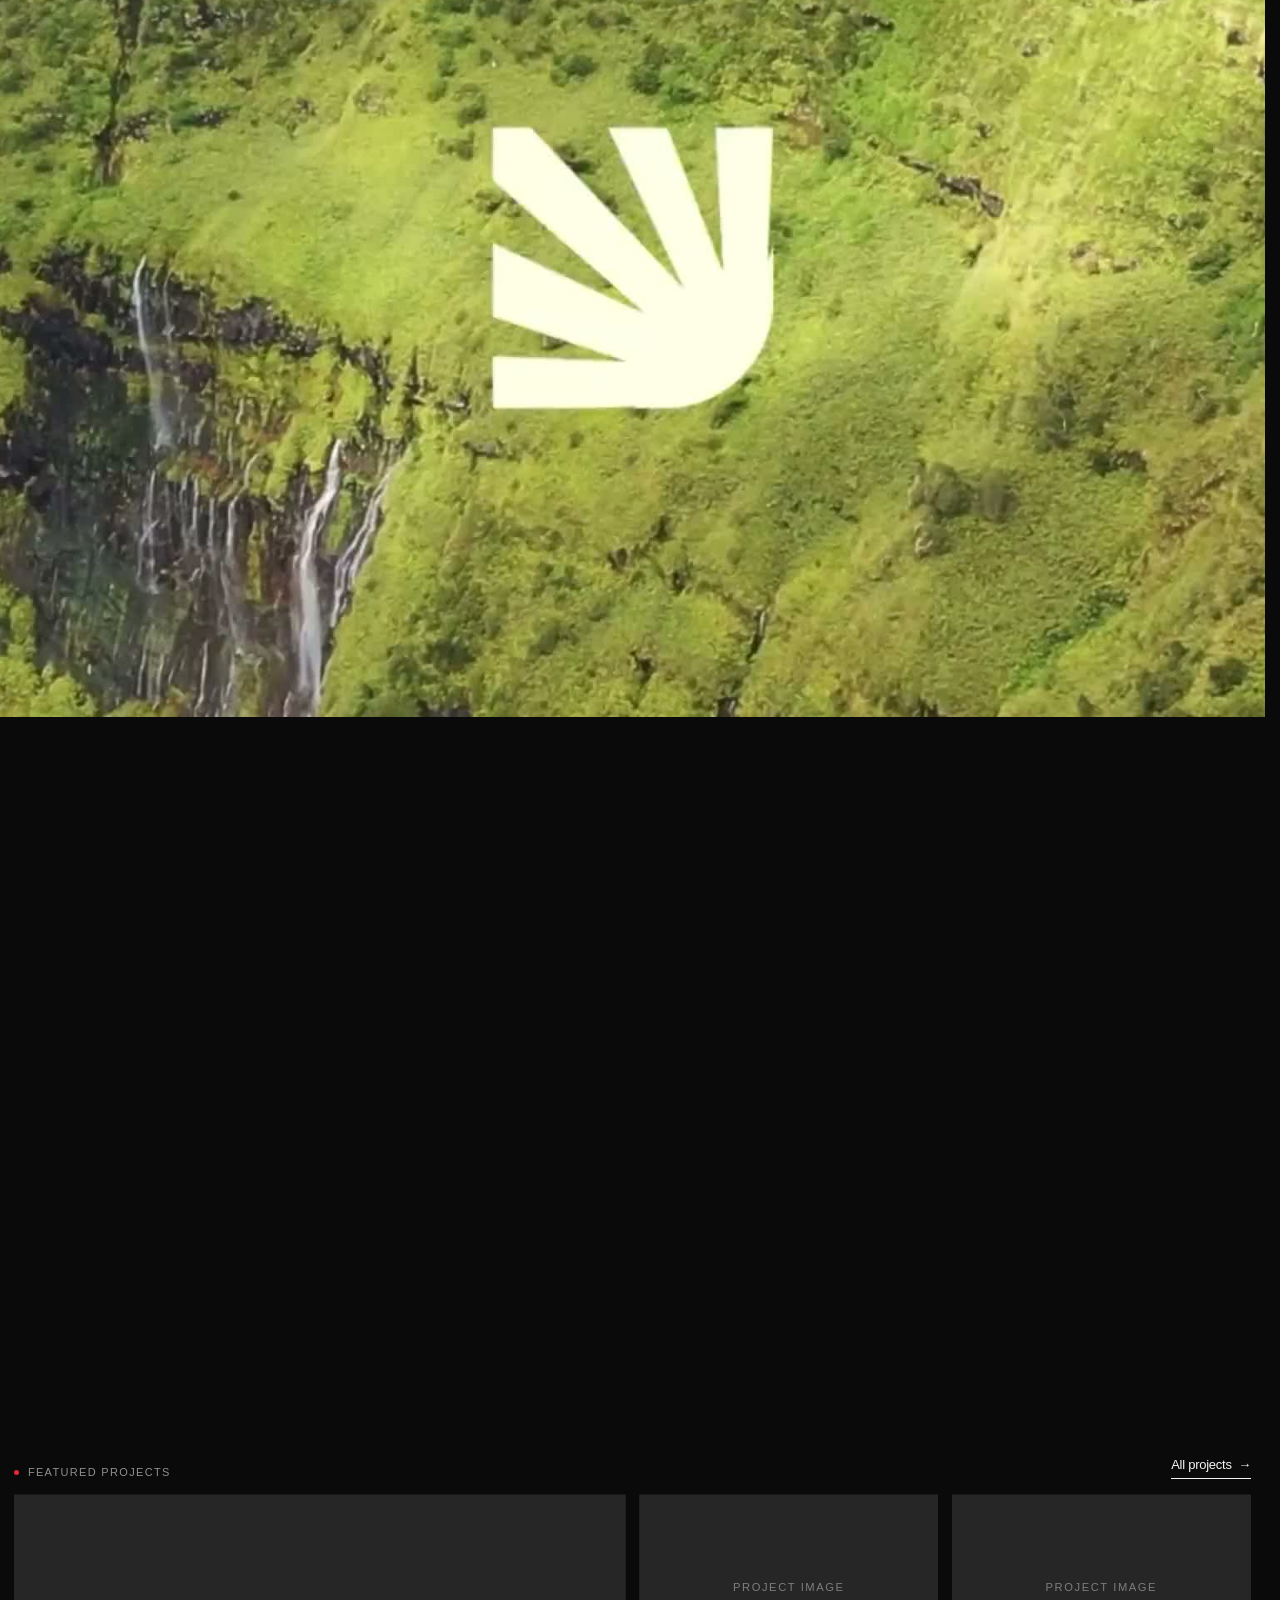
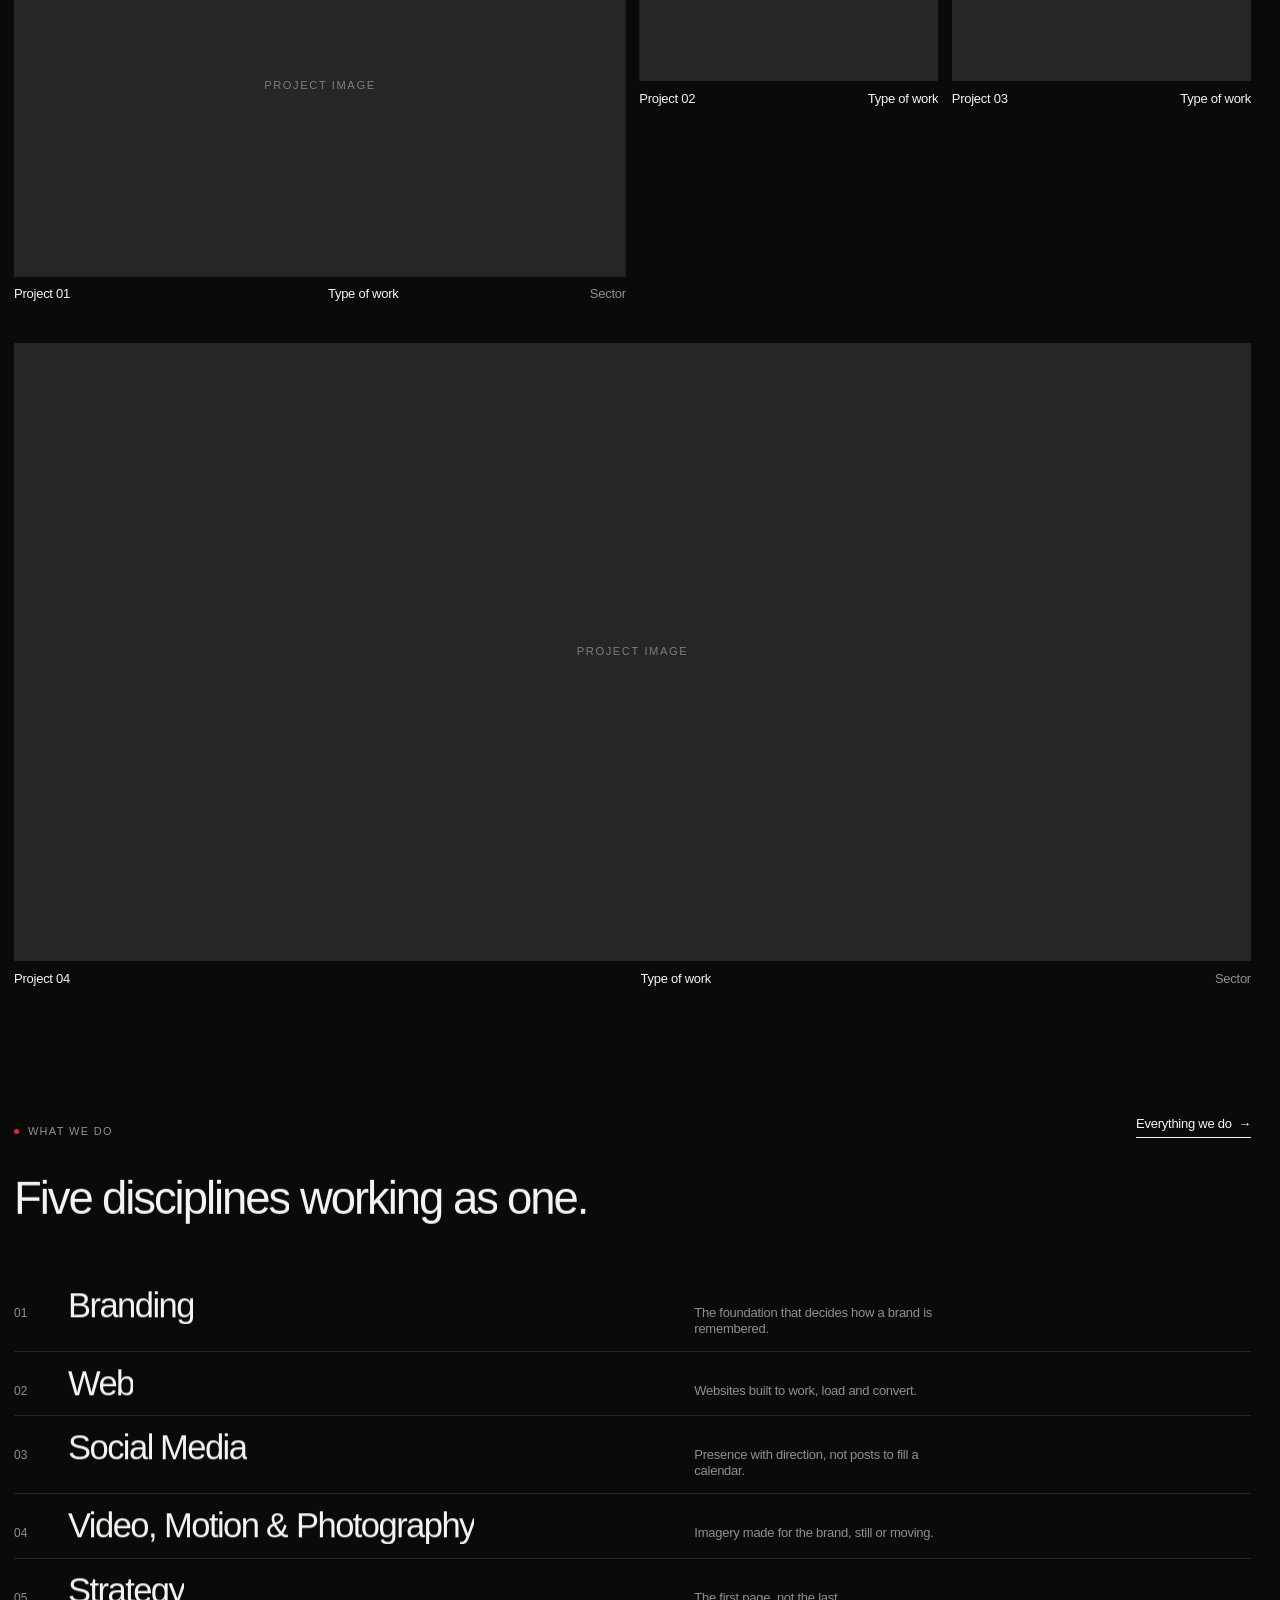
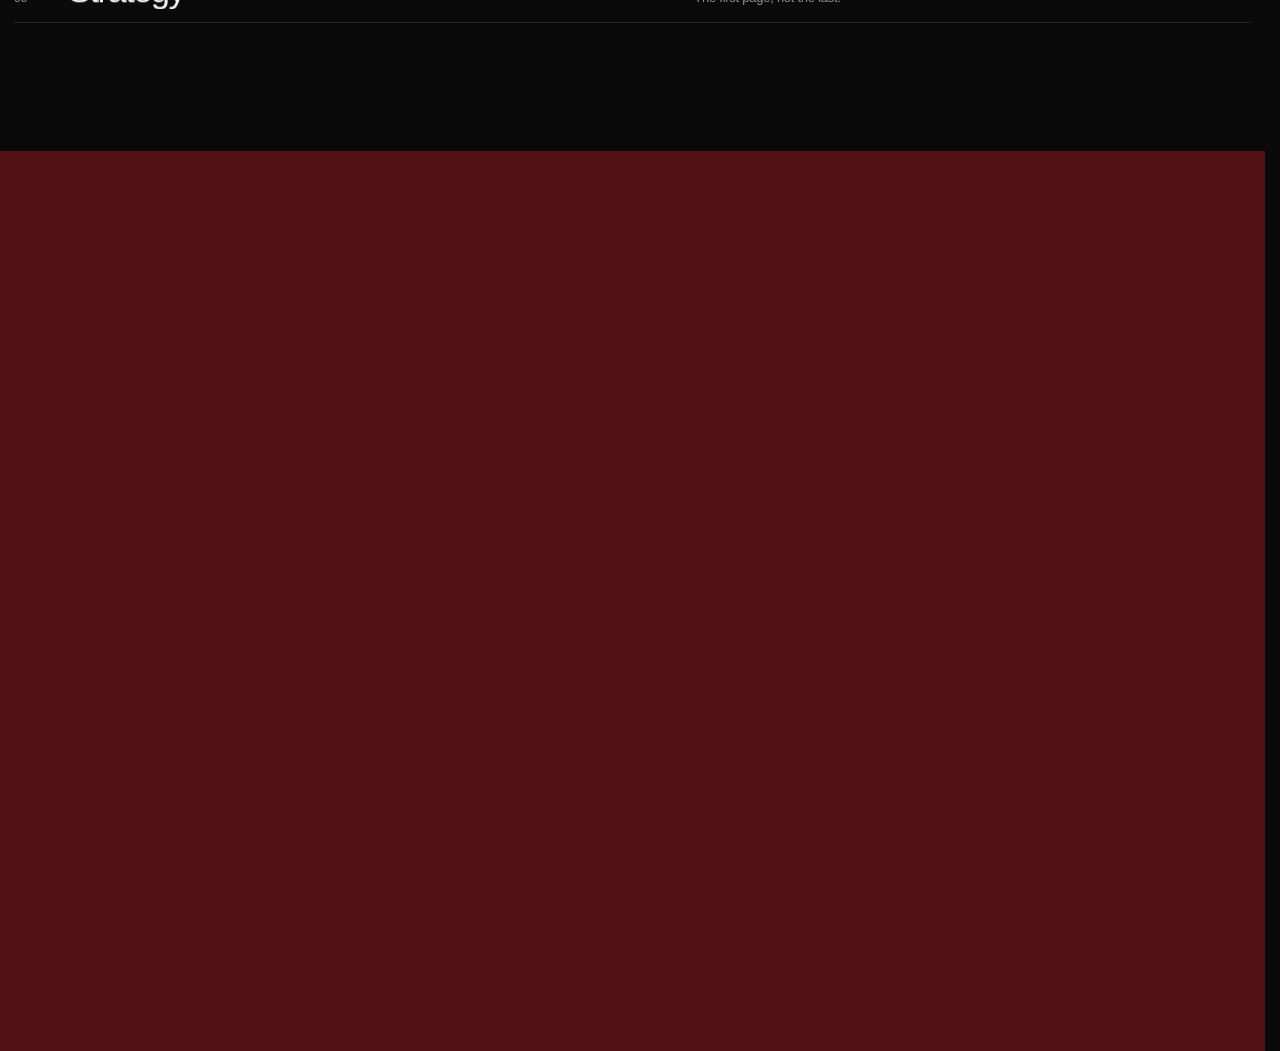
==== commit 6c762cc8: "Logo entra por baixo; PT/EN troca na hora; marcadores em bola - abertura da Home: o logo volta a ent" ====
--- a/index.html
+++ b/index.html
@@ -10,7 +10,7 @@
   <!-- Corre antes da folha de estilos: marca que há JavaScript, aplica a língua guardada e,
        se o logo animado for aparecer (1.ª abertura ou mudança de página), começa já a descarregá-lo. -->
   <script>(function(d){d.classList.add('js');setTimeout(function(){if(!window.__mean)d.classList.remove('js')},3500);window.__meanShow=true;try{if(localStorage.getItem('mean_lang')==='pt'){d.lang='pt';d.classList.add('i18n-wait');setTimeout(function(){d.classList.remove('i18n-wait')},1500)}var s=sessionStorage;if(s.getItem('mean_fast')){s.removeItem('mean_fast');d.classList.add('is-open','is-fast')}var n=s.getItem('mean_nav');s.removeItem('mean_nav');window.__meanShow=!s.getItem('mean_intro_seen')||!!n;if(!window.__meanShow)d.classList.add('is-bare');if(window.__meanShow&&window.fetch){var p=fetch('assets/intro-logo.webp?v=42',{priority:'high'}).then(function(r){if(!r.ok)throw 0;return r.blob()});p.catch(function(){});window.__meanIntro=p}}catch(e){}})(document.documentElement)</script>
-  <link rel="stylesheet" href="style.css?v=128" />
+  <link rel="stylesheet" href="style.css?v=129" />
 </head>
 <body class="page-home">
 
@@ -209,8 +209,8 @@
     </div>
   </footer>
 
-  <script src="i18n.js?v=128"></script>
-  <script src="main.js?v=128"></script>
-  <script src="motion.js?v=128"></script>
+  <script src="i18n.js?v=129"></script>
+  <script src="main.js?v=129"></script>
+  <script src="motion.js?v=129"></script>
 </body>
 </html>
--- a/style.css
+++ b/style.css
@@ -1478,6 +1478,8 @@
 
 /* língua: enquanto o português não é aplicado, a página não aparece (evita ver o inglês a piscar) */
 html.i18n-wait body { visibility: hidden; }
+/* troca de língua na hora: as palavras e letras são refeitas sem repetir a animação de entrada */
+.i18n-swap [data-split] .wi, .i18n-swap .m-label .m-ch, .i18n-swap .m-label::before { transition: none !important; }
 
 /* ── Hovers imediatos ── */
 .m-link { font-size: var(--m-text); letter-spacing: -.02em; transition: color .12s linear; }
@@ -1741,8 +1743,8 @@
 .m-foot-desc span, .m-foot-block p > * { display: block; }
 .m-foot-nav { grid-column: 9 / span 3; display: grid; row-gap: 3.5px; justify-items: start; }
 .m-foot-nav a { position: relative; }
-.m-foot-nav a[aria-current="page"]::before {                 /* quadrado que marca a página atual */
-  content: ""; position: absolute; left: -16px; top: 50%; width: 6px; height: 6px; margin-top: -3px; background: currentColor;
+.m-foot-nav a[aria-current="page"]::before {                 /* bola que marca a página atual */
+  content: ""; position: absolute; left: -16px; top: 50%; width: 6px; height: 6px; margin-top: -3px; border-radius: 50%; background: currentColor;
 }
 .m-foot-logo { display: block; flex: none; width: 32vw; }
 .m-foot-logo img { display: block; width: 100%; height: auto; }
@@ -1943,7 +1945,7 @@
 .m-talk-field input:-webkit-autofill:focus, .m-talk-field textarea:-webkit-autofill:focus {
   box-shadow: 0 0 0 100px var(--mean-red-dark) inset, 0 1px 0 0 var(--mean-red);
 }
-/* orçamento: opções em texto, com o quadrado que marca a página atual no footer */
+/* orçamento: opções em texto, com a bola que marca a página atual no footer */
 .m-talk-budget { min-width: 0; margin: 0; padding: 0; border: 0; }
 .m-talk-budget legend { float: left; width: 100%; margin: 0 0 14px; padding: 0; }   /* float: comporta-se como um bloco normal */
 .m-talk-opts { clear: both; display: grid; grid-template-columns: repeat(2, minmax(0, 1fr)); gap: 12px 16px; }   /* as mesmas duas colunas dos contactos ao fundo */
@@ -1952,7 +1954,7 @@
 .m-talk-opt span { position: relative; padding-left: 16px; opacity: .68; transition: opacity .12s linear; }
 .m-talk-opt span::before {
   content: ""; position: absolute; left: 0; top: 50%; width: 7px; height: 7px; margin-top: -4px;
-  box-sizing: border-box; border: 1px solid currentColor;
+  box-sizing: border-box; border: 1px solid currentColor; border-radius: 50%;
 }
 .m-talk-opt:hover span, .m-talk-opt input:checked + span { opacity: 1; }
 .m-talk-opt input:checked + span::before { background: currentColor; }
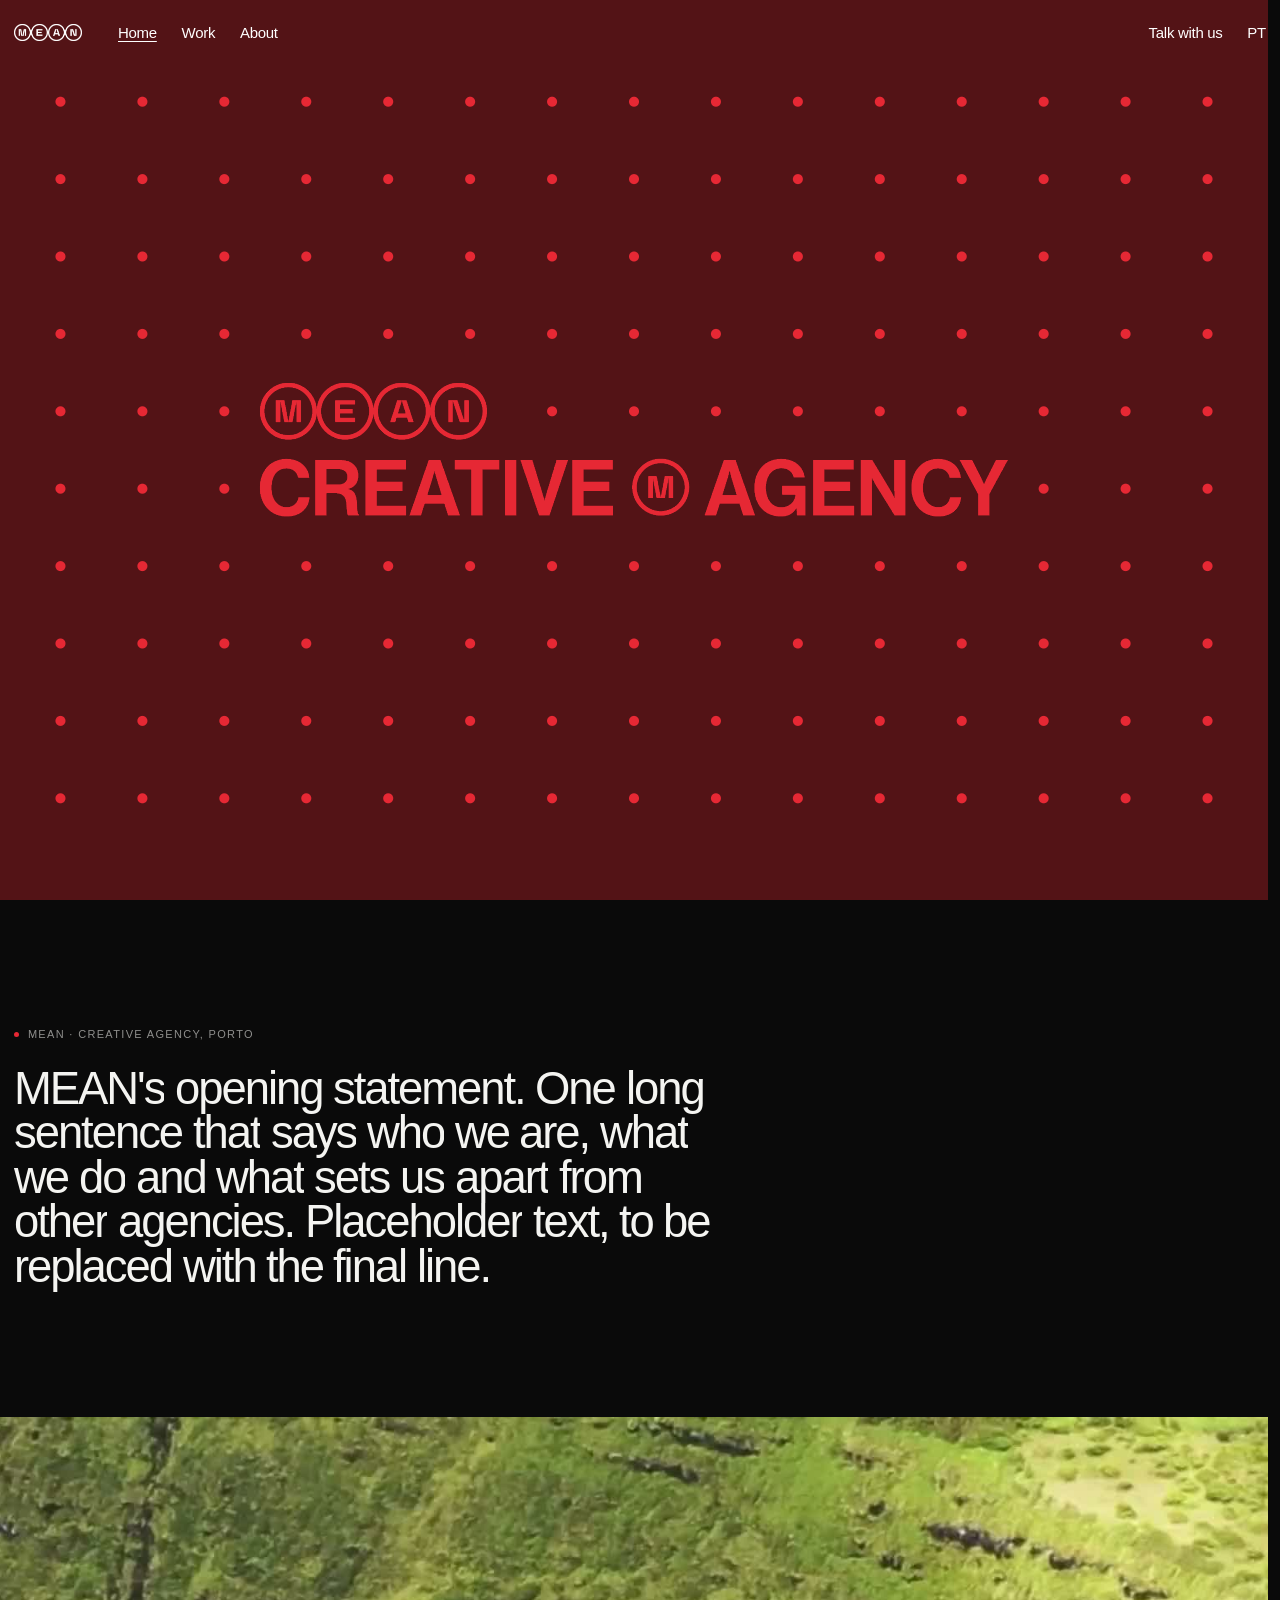
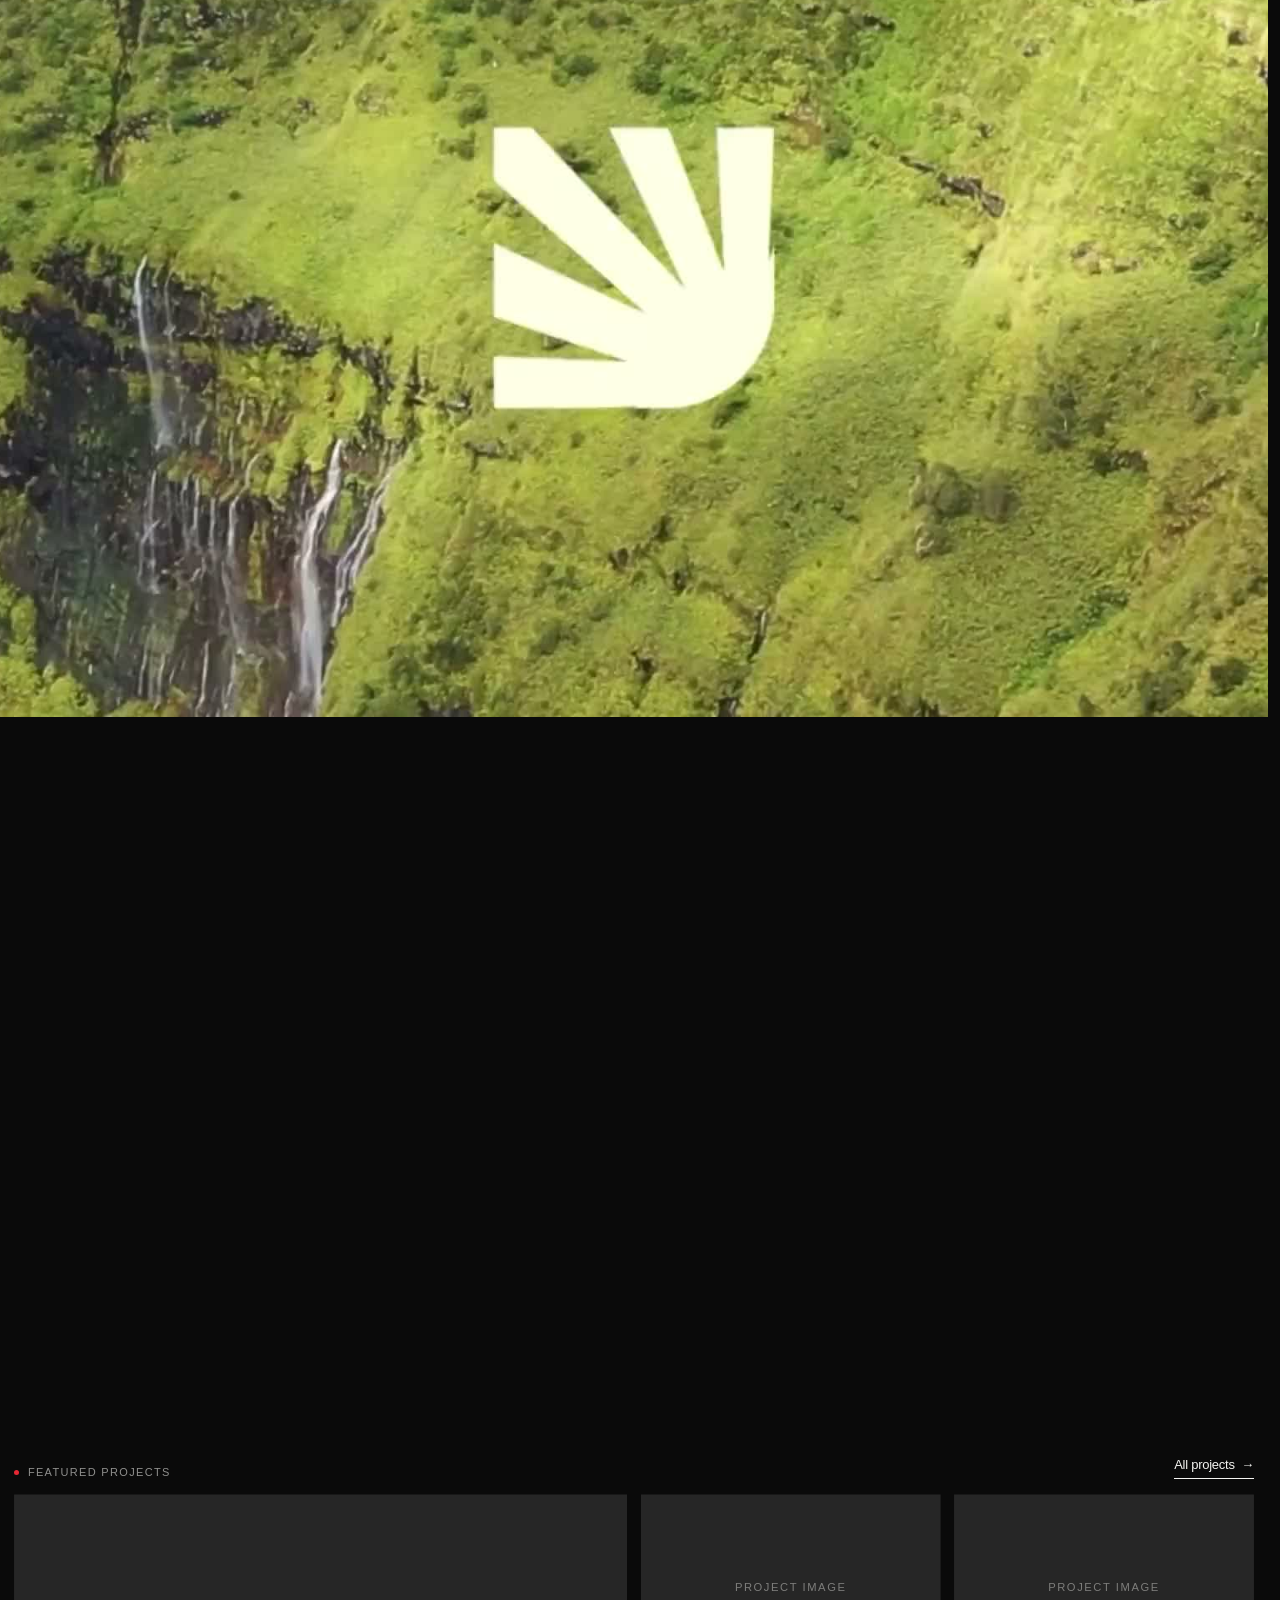
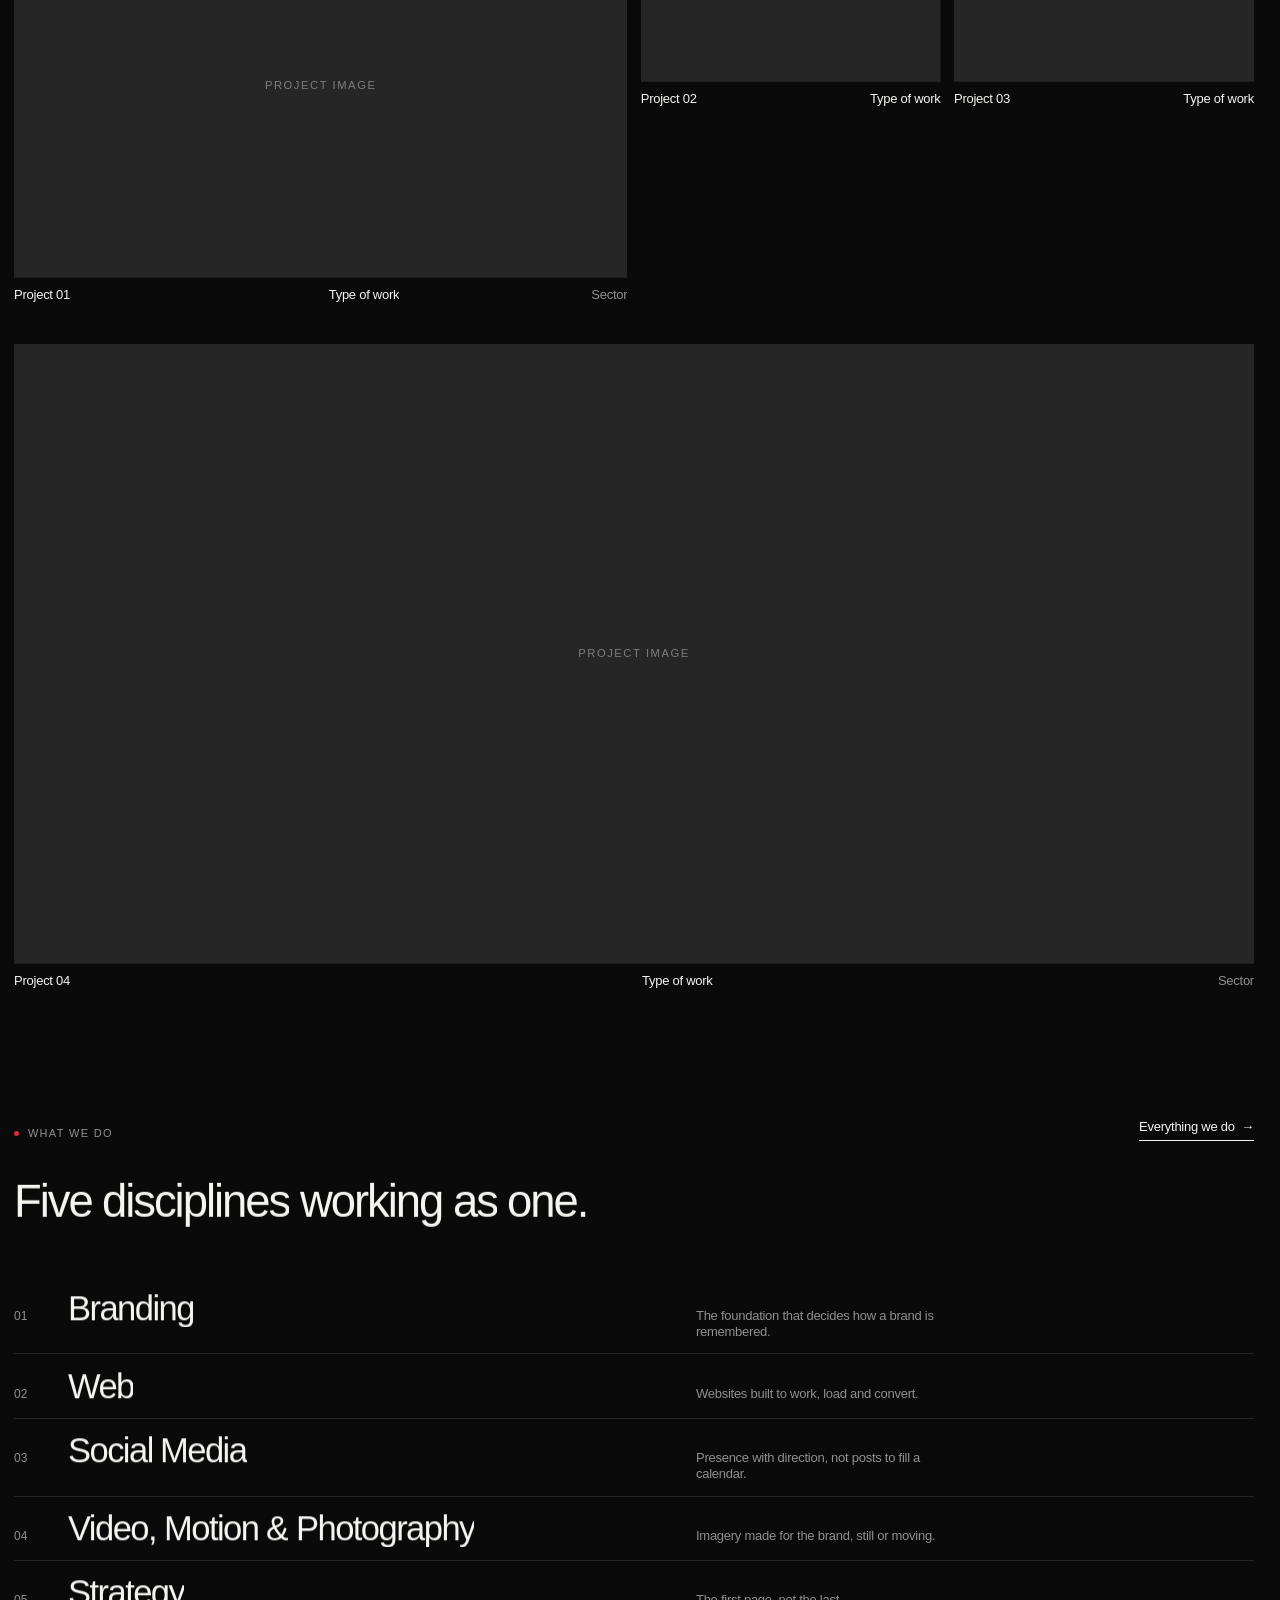
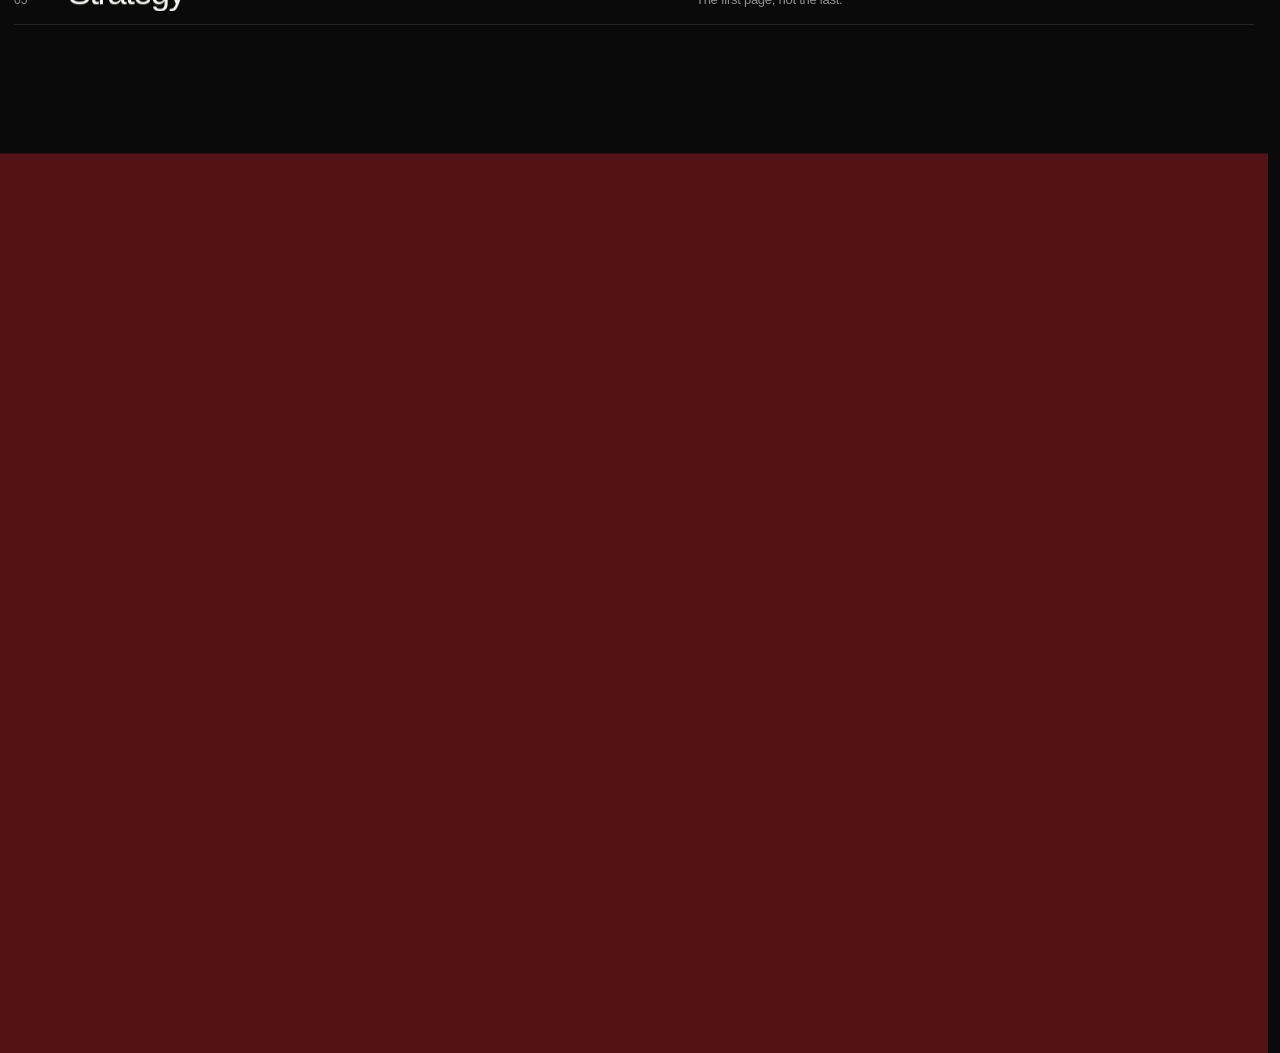
==== commit 87aa0cae: "Blur ao scroll no site todo, barra de scroll da marca e painel a fechar como abre - aparecimento com" ====
--- a/index.html
+++ b/index.html
@@ -10,7 +10,7 @@
   <!-- Corre antes da folha de estilos: marca que há JavaScript, aplica a língua guardada e,
        se o logo animado for aparecer (1.ª abertura ou mudança de página), começa já a descarregá-lo. -->
   <script>(function(d){d.classList.add('js');setTimeout(function(){if(!window.__mean)d.classList.remove('js')},3500);window.__meanShow=true;try{if(localStorage.getItem('mean_lang')==='pt'){d.lang='pt';d.classList.add('i18n-wait');setTimeout(function(){d.classList.remove('i18n-wait')},1500)}var s=sessionStorage;if(s.getItem('mean_fast')){s.removeItem('mean_fast');d.classList.add('is-open','is-fast')}var n=s.getItem('mean_nav');s.removeItem('mean_nav');window.__meanShow=!s.getItem('mean_intro_seen')||!!n;if(!window.__meanShow)d.classList.add('is-bare');if(window.__meanShow&&window.fetch){var p=fetch('assets/intro-logo.webp?v=42',{priority:'high'}).then(function(r){if(!r.ok)throw 0;return r.blob()});p.catch(function(){});window.__meanIntro=p}}catch(e){}})(document.documentElement)</script>
-  <link rel="stylesheet" href="style.css?v=129" />
+  <link rel="stylesheet" href="style.css?v=132" />
 </head>
 <body class="page-home">
 
@@ -209,8 +209,8 @@
     </div>
   </footer>
 
-  <script src="i18n.js?v=129"></script>
-  <script src="main.js?v=129"></script>
-  <script src="motion.js?v=129"></script>
+  <script src="i18n.js?v=132"></script>
+  <script src="main.js?v=132"></script>
+  <script src="motion.js?v=132"></script>
 </body>
 </html>
--- a/style.css
+++ b/style.css
@@ -52,7 +52,6 @@
   --text:     #f4f4f1;
   --muted:    #8f8f8d;
   --accent:   #E62834;   /* vermelho do favicon */
-  --accent-2: #ff4651;
   --bordo:    #531316;   /* fundo bordô do favicon */
   --radius:   12px;
   --nav-h:    64px;
@@ -62,6 +61,15 @@
 }
 
 html { scroll-behavior: auto; font-size: 16px; scrollbar-gutter: stable; }   /* auto: o Lenis trata da suavidade (evita conflito) */
+
+/* ── Barra de scroll da página com a cor da marca (tipo alltrue.co): vermelho sobre o fundo escuro ── */
+html::-webkit-scrollbar { width: 12px; }
+html::-webkit-scrollbar-track { background: var(--bg); }
+html::-webkit-scrollbar-thumb { background: var(--accent); border-radius: 100px; }
+/* Firefox (não suporta ::-webkit-scrollbar) */
+@supports not selector(::-webkit-scrollbar) {
+  html { scrollbar-color: var(--accent) var(--bg); scrollbar-width: thin; }
+}
 
 body {
   font-family: var(--font);
@@ -156,7 +164,7 @@
 .btn-primary {
   background: var(--accent); color: var(--bg);
 }
-.btn-primary:hover { background: var(--accent-2); transform: translateY(-2px); }
+.btn-primary:hover { transform: translateY(-2px); }
 .btn-ghost {
   background: transparent; color: var(--text);
   border: 1.5px solid var(--border);
@@ -173,7 +181,6 @@
   font-size: .875rem; text-align: center; min-height: 1.2rem;
 }
 .form-feedback.success { color: var(--accent); }
-.form-feedback.error   { color: #f87171; }
 
 /* ── Footer ── */
 .footer {
@@ -1741,6 +1748,7 @@
 .m-foot-name { grid-column: 1 / span 3; justify-self: start; }
 .m-foot-desc { grid-column: 4 / span 4; }
 .m-foot-desc span, .m-foot-block p > * { display: block; }
+.m-foot-block p > a { width: fit-content; }   /* o link só é clicável no texto, não na linha toda */
 .m-foot-nav { grid-column: 9 / span 3; display: grid; row-gap: 3.5px; justify-items: start; }
 .m-foot-nav a { position: relative; }
 .m-foot-nav a[aria-current="page"]::before {                 /* bola que marca a página atual */
@@ -1885,8 +1893,6 @@
   .m-pj-chapter--flip .m-pj-stack > .is-narrow, .m-pj-chapter--flip .m-pj-stack > .is-small { grid-column: 1 / span 6; }
 }
 
-}
-
 /* ============================================================
    TALK WITH US — painel de contacto (criado pelo main.js, igual em todas as páginas)
    Entra da direita para a esquerda, por cima da página. Fundo no vermelho escuro da MEAN e tudo o resto
@@ -1894,9 +1900,12 @@
    das frases do site e os campos são linhas, sem caixas.
    ============================================================ */
 html.talk-open { overflow: hidden; }
+/* Fechar é o abrir ao contrário: o conteúdo sai em cadeia (do último para o primeiro, a descer),
+   depois o painel desliza para a direita com a mesma curva e a mesma duração (.75s) com que entrou
+   e o véu apaga-se ao mesmo ritmo com que apareceu (.6s). */
 .m-talk-veil {
   position: fixed; inset: 0; z-index: 900; background: rgba(10, 10, 10, .55);
-  opacity: 0; visibility: hidden; transition: opacity .45s linear, visibility 0s linear .45s;
+  opacity: 0; visibility: hidden; transition: opacity .6s linear .35s, visibility 0s linear .95s;
 }
 .talk-open .m-talk-veil { opacity: 1; visibility: visible; transition: opacity .6s linear; }
 .m-talk {
@@ -1906,7 +1915,7 @@
   font-size: 14px; line-height: 14px; font-weight: 500; letter-spacing: .09em; text-transform: uppercase;
   overflow-y: auto; overscroll-behavior: contain; -webkit-overflow-scrolling: touch; outline: none;
   transform: translate3d(100%, 0, 0); visibility: hidden;
-  transition: transform .55s cubic-bezier(.76, 0, .24, 1), visibility 0s linear .55s;
+  transition: transform .75s cubic-bezier(.76, 0, .24, 1) .2s, visibility 0s linear .95s;
 }
 .talk-open .m-talk { transform: none; visibility: visible; transition: transform .75s cubic-bezier(.76, 0, .24, 1); }
 .m-talk-in { display: flex; flex-direction: column; min-height: 100%; box-sizing: border-box; padding: 28px 32px; }
@@ -1977,8 +1986,13 @@
 .m-talk-block p { margin: 0; }
 .m-talk-block p > * { display: block; }
 .m-talk-ext { justify-self: start; }
-/* o conteúdo entra em cadeia, depois de o painel abrir */
-.m-talk-rise { opacity: 0; transform: translate3d(0, 16px, 0); transition: opacity .2s linear, transform 0s linear .3s; }
+/* o conteúdo entra em cadeia, depois de o painel abrir; ao fechar sai pela ordem inversa (8 blocos, --i 0 a 7),
+   com a curva da entrada ao contrário */
+.m-talk-rise {
+  opacity: 0; transform: translate3d(0, 16px, 0);
+  transition: opacity .35s ease-in calc((7 - var(--i, 0)) * .035s),
+              transform .45s cubic-bezier(.78, 0, .81, 0) calc((7 - var(--i, 0)) * .035s);
+}
 .talk-open .m-talk-rise {
   opacity: 1; transform: none;
   transition: opacity .7s ease calc(.32s + var(--i, 0) * .055s), transform .9s var(--m-ease) calc(.32s + var(--i, 0) * .055s);
@@ -1993,3 +2007,50 @@
   .m-talk, .talk-open .m-talk, .m-talk-veil, .talk-open .m-talk-veil { transition: none; }
   .m-talk-rise, .talk-open .m-talk-rise { opacity: 1; transform: none; transition: none; }
 }
+
+/* ── Aparecimento com blur ao dar scroll, no site todo (tipo cardenasdesigngroup.com) ──
+   Tudo o que aparece com o scroll entra desfocado (20px) e ganha foco em 1.2s.
+   · .reveal (main.js): aparece, sobe 1.5rem e ganha foco.
+   · motion.js: só se junta o desfoque, o movimento de cada bloco fica como estava
+     ([data-reveal] sobe e aparece, [data-split="rise"] palavras sobem da máscara,
+     [data-media] imagem destapa de baixo para cima). Os atrasos em cascata (--d) mantêm-se. */
+.reveal {
+  opacity: 0; transform: translateY(1.5rem); filter: blur(20px);
+  transition: opacity 1.2s var(--ease), transform 1.2s var(--ease), filter 1.2s var(--ease),
+              background-color .35s var(--ease);
+}
+.reveal.visible { opacity: 1; transform: none; filter: none; }
+
+.js [data-reveal] {
+  filter: blur(20px);
+  transition: opacity .9s var(--m-ease), transform .9s var(--m-ease), filter 1.2s var(--ease);
+  transition-delay: var(--d, 0ms);
+}
+.js [data-split="rise"] { filter: blur(20px); transition: filter 1.2s var(--ease) var(--d, 0ms); }
+.js .m-media[data-media] {
+  filter: blur(20px);
+  transition: clip-path 1.25s var(--m-ease-io), filter 1.2s var(--ease);
+  transition-delay: var(--d, 0ms);
+}
+.js [data-reveal].is-in, .js [data-split="rise"].is-in, .js .m-media[data-media].is-in { filter: none; }
+
+/* blocos que já tinham transições próprias (hover): juntar-lhes o desfoque */
+.js .m-label[data-reveal] { transition: filter 1.2s var(--ease); }   /* letras continuam a entrar uma a uma */
+.js .m-branches li[data-reveal] {
+  transition: opacity .9s var(--m-ease) var(--d, 0ms), transform .9s var(--m-ease) var(--d, 0ms),
+              filter 1.2s var(--ease) var(--d, 0ms), color .12s linear, padding-left .4s var(--m-ease);
+}
+.js .m-svc-desc[data-reveal] {
+  transition: opacity .9s var(--m-ease) var(--d, 0ms), transform .9s var(--m-ease) var(--d, 0ms),
+              filter 1.2s var(--ease) var(--d, 0ms), color .12s linear;
+}
+.js .m-media.m-media--ph[data-media] {
+  transition: clip-path 1.25s var(--m-ease-io) var(--d, 0ms), filter 1.2s var(--ease) var(--d, 0ms),
+              background-color .5s var(--ease) 0s;
+}
+
+@media (prefers-reduced-motion: reduce) {
+  .reveal, .js [data-reveal], .js [data-split="rise"], .js .m-media[data-media] {
+    opacity: 1 !important; transform: none !important; filter: none !important; transition: none !important;
+  }
+}
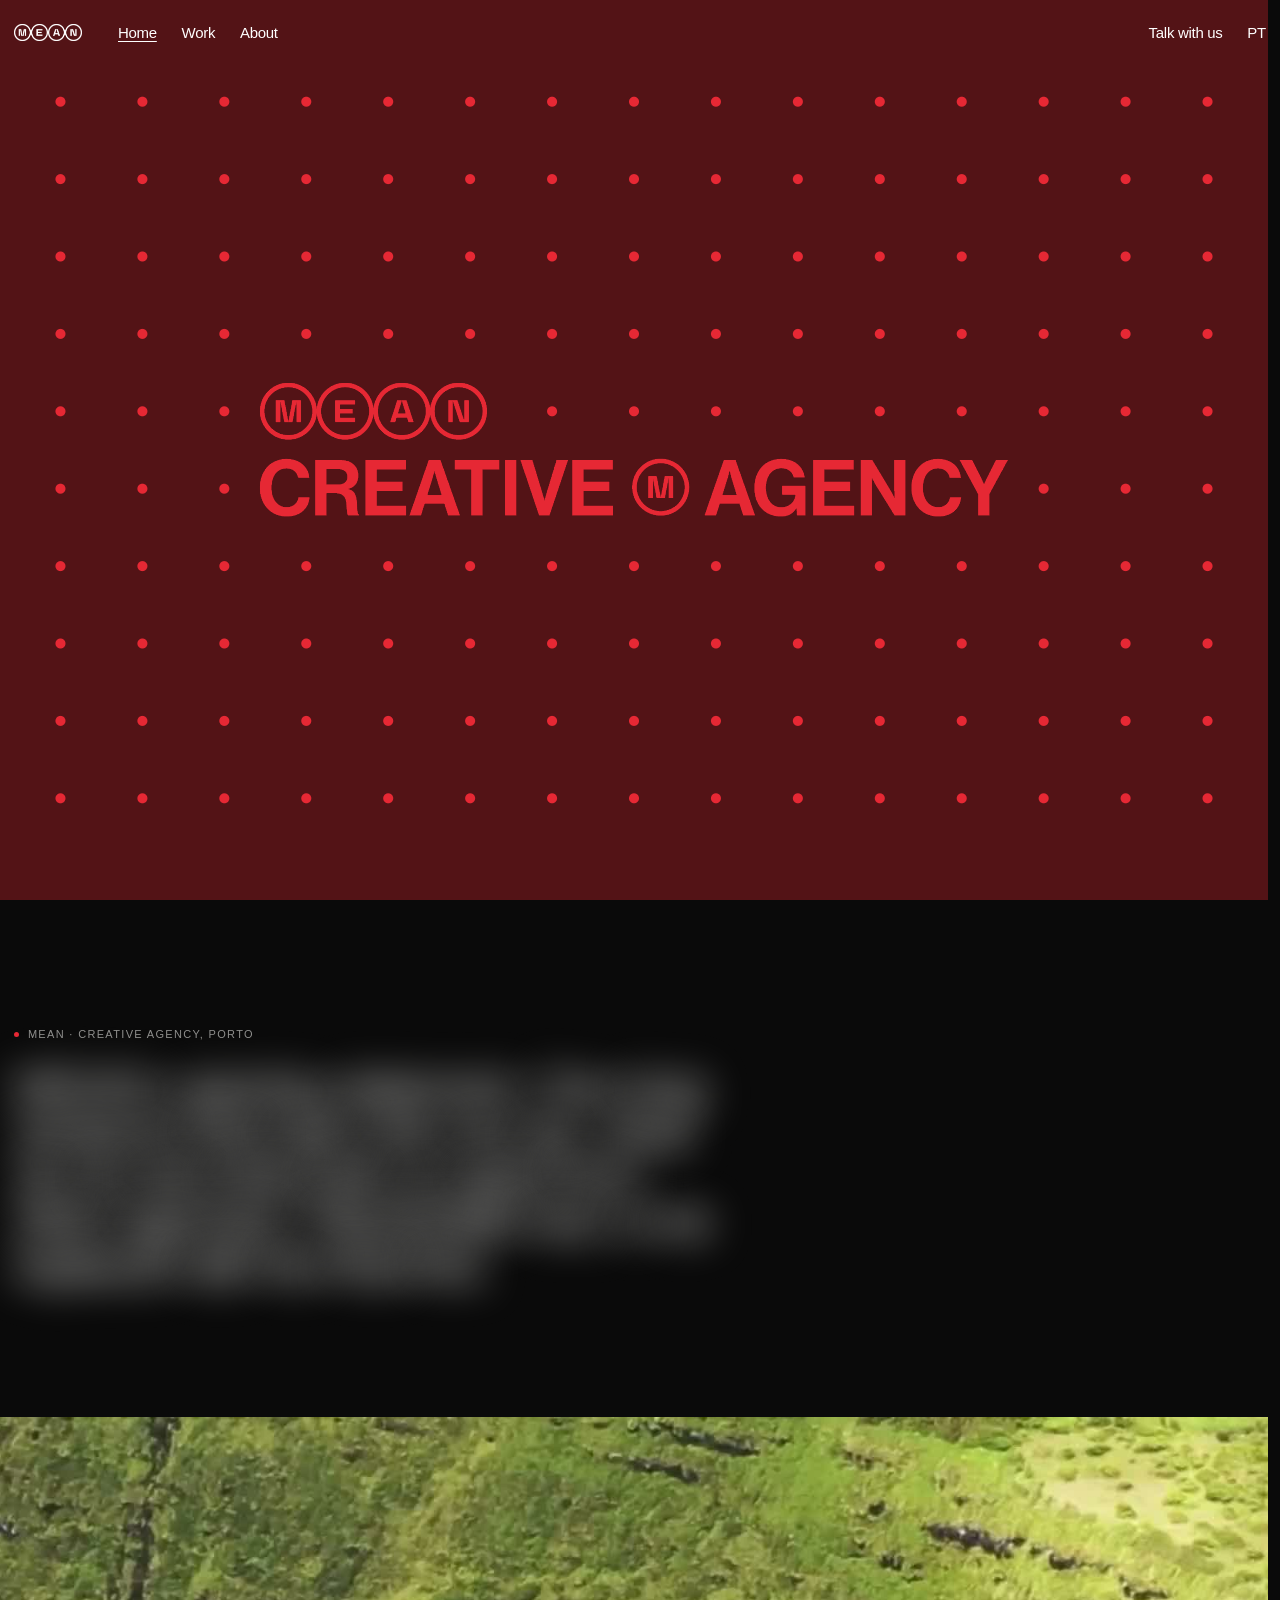
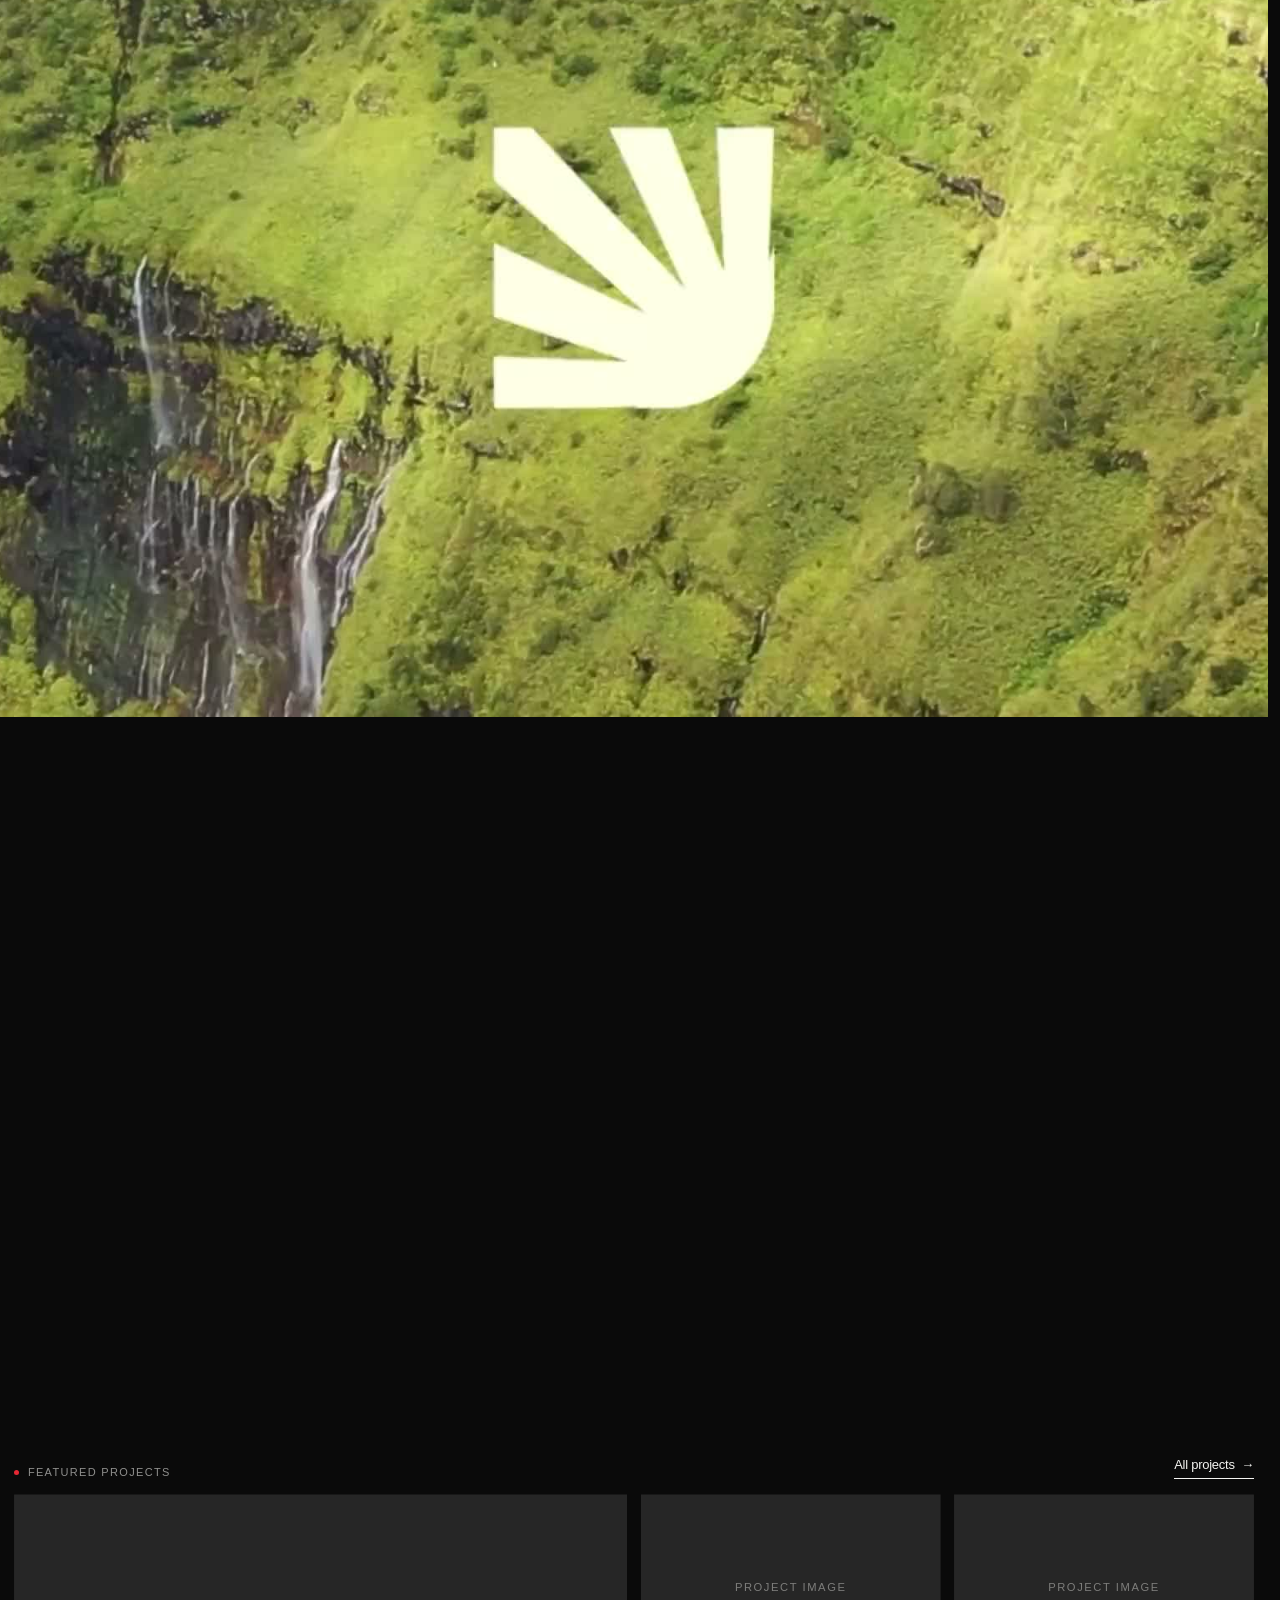
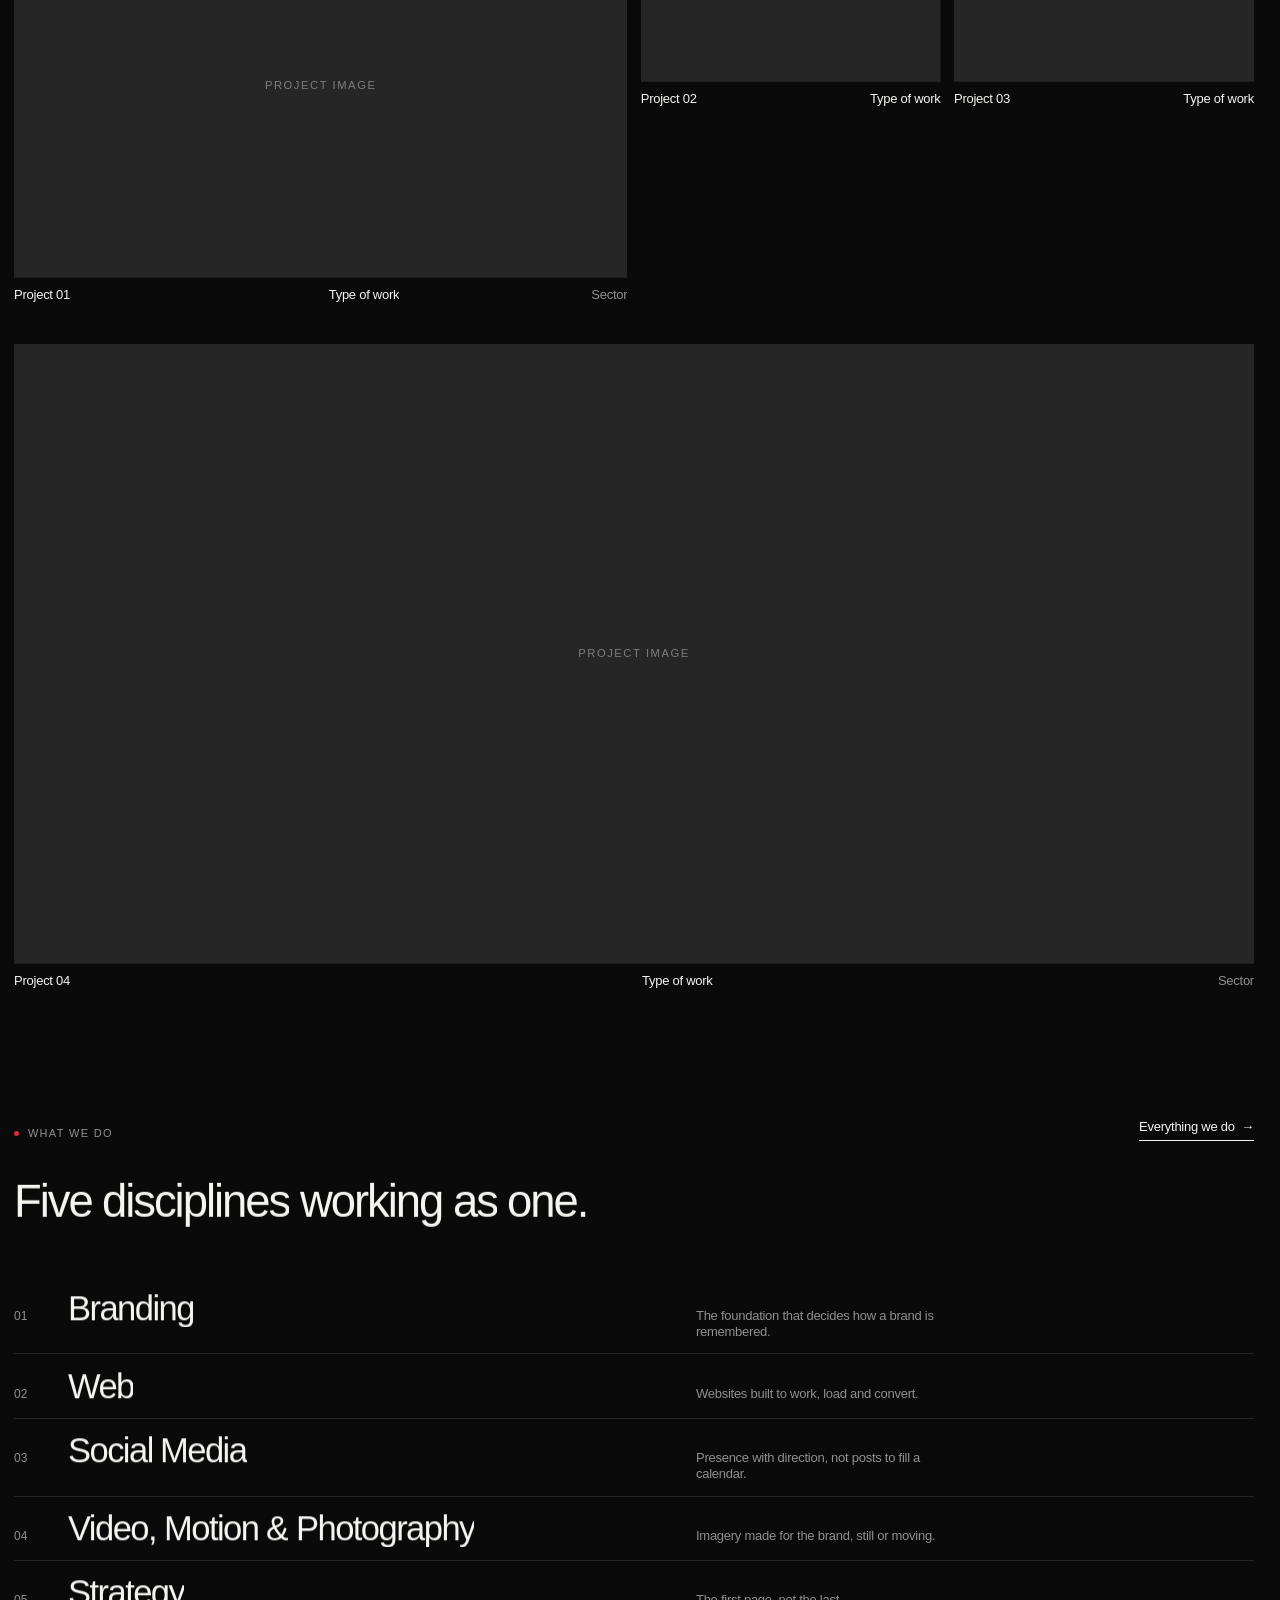
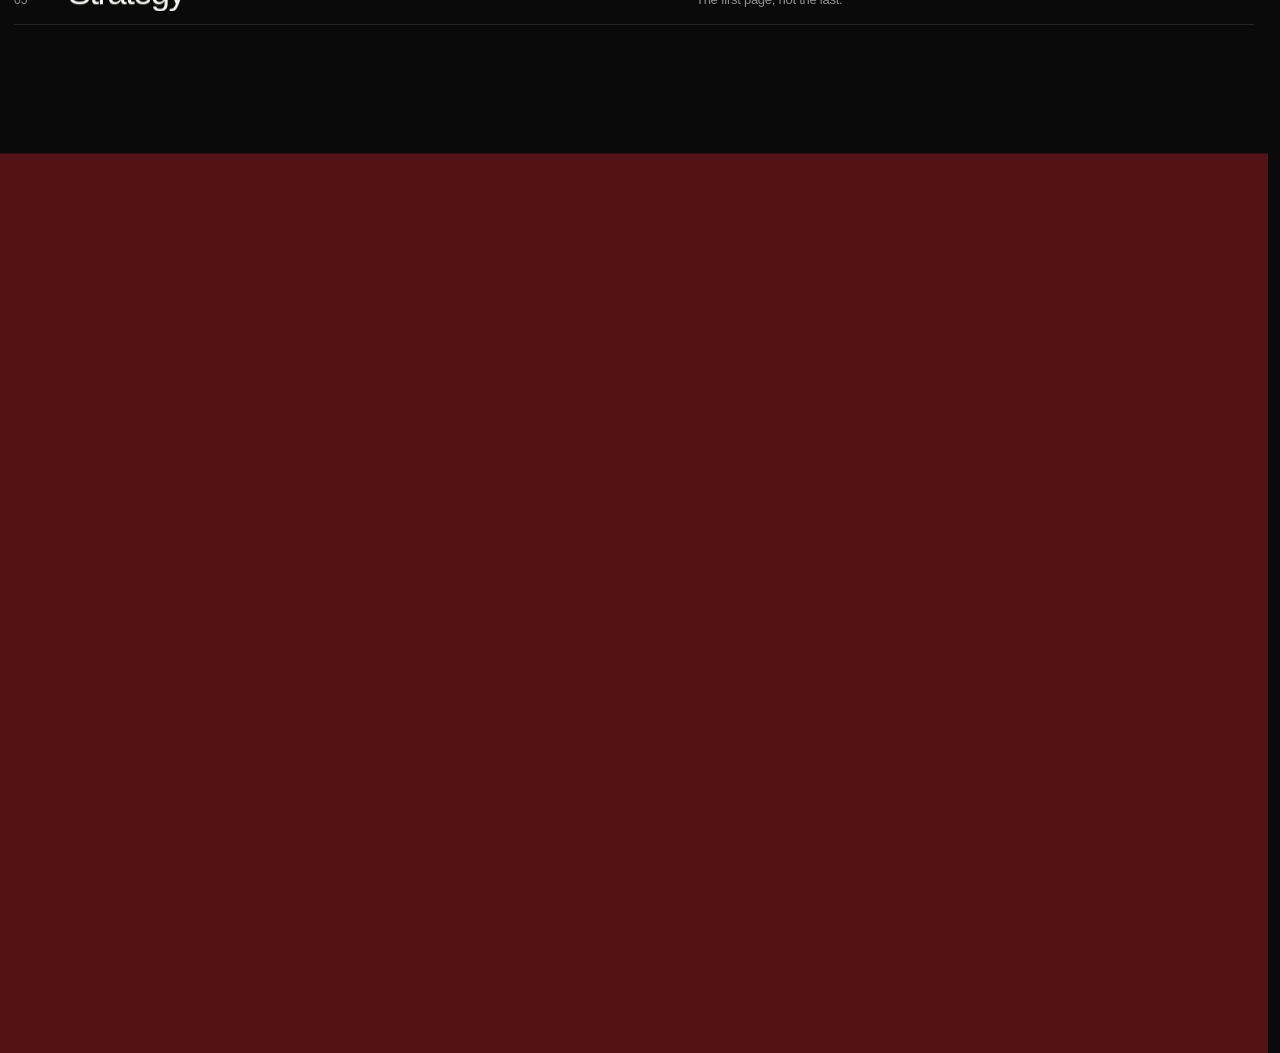
==== commit acca1e6d: "Painel "Talk with us" volta a fechar como antes; blur na frase da Home - o fecho do painel desaparec" ====
--- a/index.html
+++ b/index.html
@@ -10,7 +10,7 @@
   <!-- Corre antes da folha de estilos: marca que há JavaScript, aplica a língua guardada e,
        se o logo animado for aparecer (1.ª abertura ou mudança de página), começa já a descarregá-lo. -->
   <script>(function(d){d.classList.add('js');setTimeout(function(){if(!window.__mean)d.classList.remove('js')},3500);window.__meanShow=true;try{if(localStorage.getItem('mean_lang')==='pt'){d.lang='pt';d.classList.add('i18n-wait');setTimeout(function(){d.classList.remove('i18n-wait')},1500)}var s=sessionStorage;if(s.getItem('mean_fast')){s.removeItem('mean_fast');d.classList.add('is-open','is-fast')}var n=s.getItem('mean_nav');s.removeItem('mean_nav');window.__meanShow=!s.getItem('mean_intro_seen')||!!n;if(!window.__meanShow)d.classList.add('is-bare');if(window.__meanShow&&window.fetch){var p=fetch('assets/intro-logo.webp?v=42',{priority:'high'}).then(function(r){if(!r.ok)throw 0;return r.blob()});p.catch(function(){});window.__meanIntro=p}}catch(e){}})(document.documentElement)</script>
-  <link rel="stylesheet" href="style.css?v=132" />
+  <link rel="stylesheet" href="style.css?v=134" />
 </head>
 <body class="page-home">
 
@@ -209,8 +209,8 @@
     </div>
   </footer>
 
-  <script src="i18n.js?v=132"></script>
-  <script src="main.js?v=132"></script>
-  <script src="motion.js?v=132"></script>
+  <script src="i18n.js?v=134"></script>
+  <script src="main.js?v=134"></script>
+  <script src="motion.js?v=134"></script>
 </body>
 </html>
--- a/style.css
+++ b/style.css
@@ -1899,13 +1899,12 @@
    no vermelho claro, com a tipografia do footer (14 px em maiúsculas espaçadas); a frase tem o tamanho
    das frases do site e os campos são linhas, sem caixas.
    ============================================================ */
-html.talk-open { overflow: hidden; }
-/* Fechar é o abrir ao contrário: o conteúdo sai em cadeia (do último para o primeiro, a descer),
-   depois o painel desliza para a direita com a mesma curva e a mesma duração (.75s) com que entrou
-   e o véu apaga-se ao mesmo ritmo com que apareceu (.6s). */
+/* Sem `html.talk-open { overflow: hidden }`: mudar o overflow da página no instante em que o painel
+   começa a deslizar corta a animação de fecho no Safari (o painel desaparece de repente). O scroll por
+   trás já fica preso pelo Lenis (stop() ao abrir) e o painel tem overscroll-behavior: contain. */
 .m-talk-veil {
   position: fixed; inset: 0; z-index: 900; background: rgba(10, 10, 10, .55);
-  opacity: 0; visibility: hidden; transition: opacity .6s linear .35s, visibility 0s linear .95s;
+  opacity: 0; visibility: hidden; transition: opacity .45s linear, visibility 0s linear .45s;
 }
 .talk-open .m-talk-veil { opacity: 1; visibility: visible; transition: opacity .6s linear; }
 .m-talk {
@@ -1915,7 +1914,7 @@
   font-size: 14px; line-height: 14px; font-weight: 500; letter-spacing: .09em; text-transform: uppercase;
   overflow-y: auto; overscroll-behavior: contain; -webkit-overflow-scrolling: touch; outline: none;
   transform: translate3d(100%, 0, 0); visibility: hidden;
-  transition: transform .75s cubic-bezier(.76, 0, .24, 1) .2s, visibility 0s linear .95s;
+  transition: transform .55s cubic-bezier(.76, 0, .24, 1), visibility 0s linear .55s;
 }
 .talk-open .m-talk { transform: none; visibility: visible; transition: transform .75s cubic-bezier(.76, 0, .24, 1); }
 .m-talk-in { display: flex; flex-direction: column; min-height: 100%; box-sizing: border-box; padding: 28px 32px; }
@@ -1986,13 +1985,8 @@
 .m-talk-block p { margin: 0; }
 .m-talk-block p > * { display: block; }
 .m-talk-ext { justify-self: start; }
-/* o conteúdo entra em cadeia, depois de o painel abrir; ao fechar sai pela ordem inversa (8 blocos, --i 0 a 7),
-   com a curva da entrada ao contrário */
-.m-talk-rise {
-  opacity: 0; transform: translate3d(0, 16px, 0);
-  transition: opacity .35s ease-in calc((7 - var(--i, 0)) * .035s),
-              transform .45s cubic-bezier(.78, 0, .81, 0) calc((7 - var(--i, 0)) * .035s);
-}
+/* o conteúdo entra em cadeia, depois de o painel abrir */
+.m-talk-rise { opacity: 0; transform: translate3d(0, 16px, 0); transition: opacity .2s linear, transform 0s linear .3s; }
 .talk-open .m-talk-rise {
   opacity: 1; transform: none;
   transition: opacity .7s ease calc(.32s + var(--i, 0) * .055s), transform .9s var(--m-ease) calc(.32s + var(--i, 0) * .055s);
@@ -2049,8 +2043,17 @@
               background-color .5s var(--ease) 0s;
 }
 
+/* frases que acendem com o scroll ([data-split="scrub"]): cada palavra ganha foco à medida que acende.
+   --o vem do motion.js (.26 por acender → 1 acesa); o desfoque acompanha, de 20px a 0 */
+.js [data-split="scrub"] .w { overflow: visible; }   /* a máscara das palavras cortava o desfoque (só é precisa no "rise") */
+.js [data-split="scrub"] .wi {
+  filter: blur(calc((1 - var(--o, .26)) / .74 * 20px));
+  transition: opacity .25s linear, filter .25s linear;
+}
+
 @media (prefers-reduced-motion: reduce) {
   .reveal, .js [data-reveal], .js [data-split="rise"], .js .m-media[data-media] {
     opacity: 1 !important; transform: none !important; filter: none !important; transition: none !important;
   }
-}
+  .js [data-split="scrub"] .wi { filter: none !important; }
+}
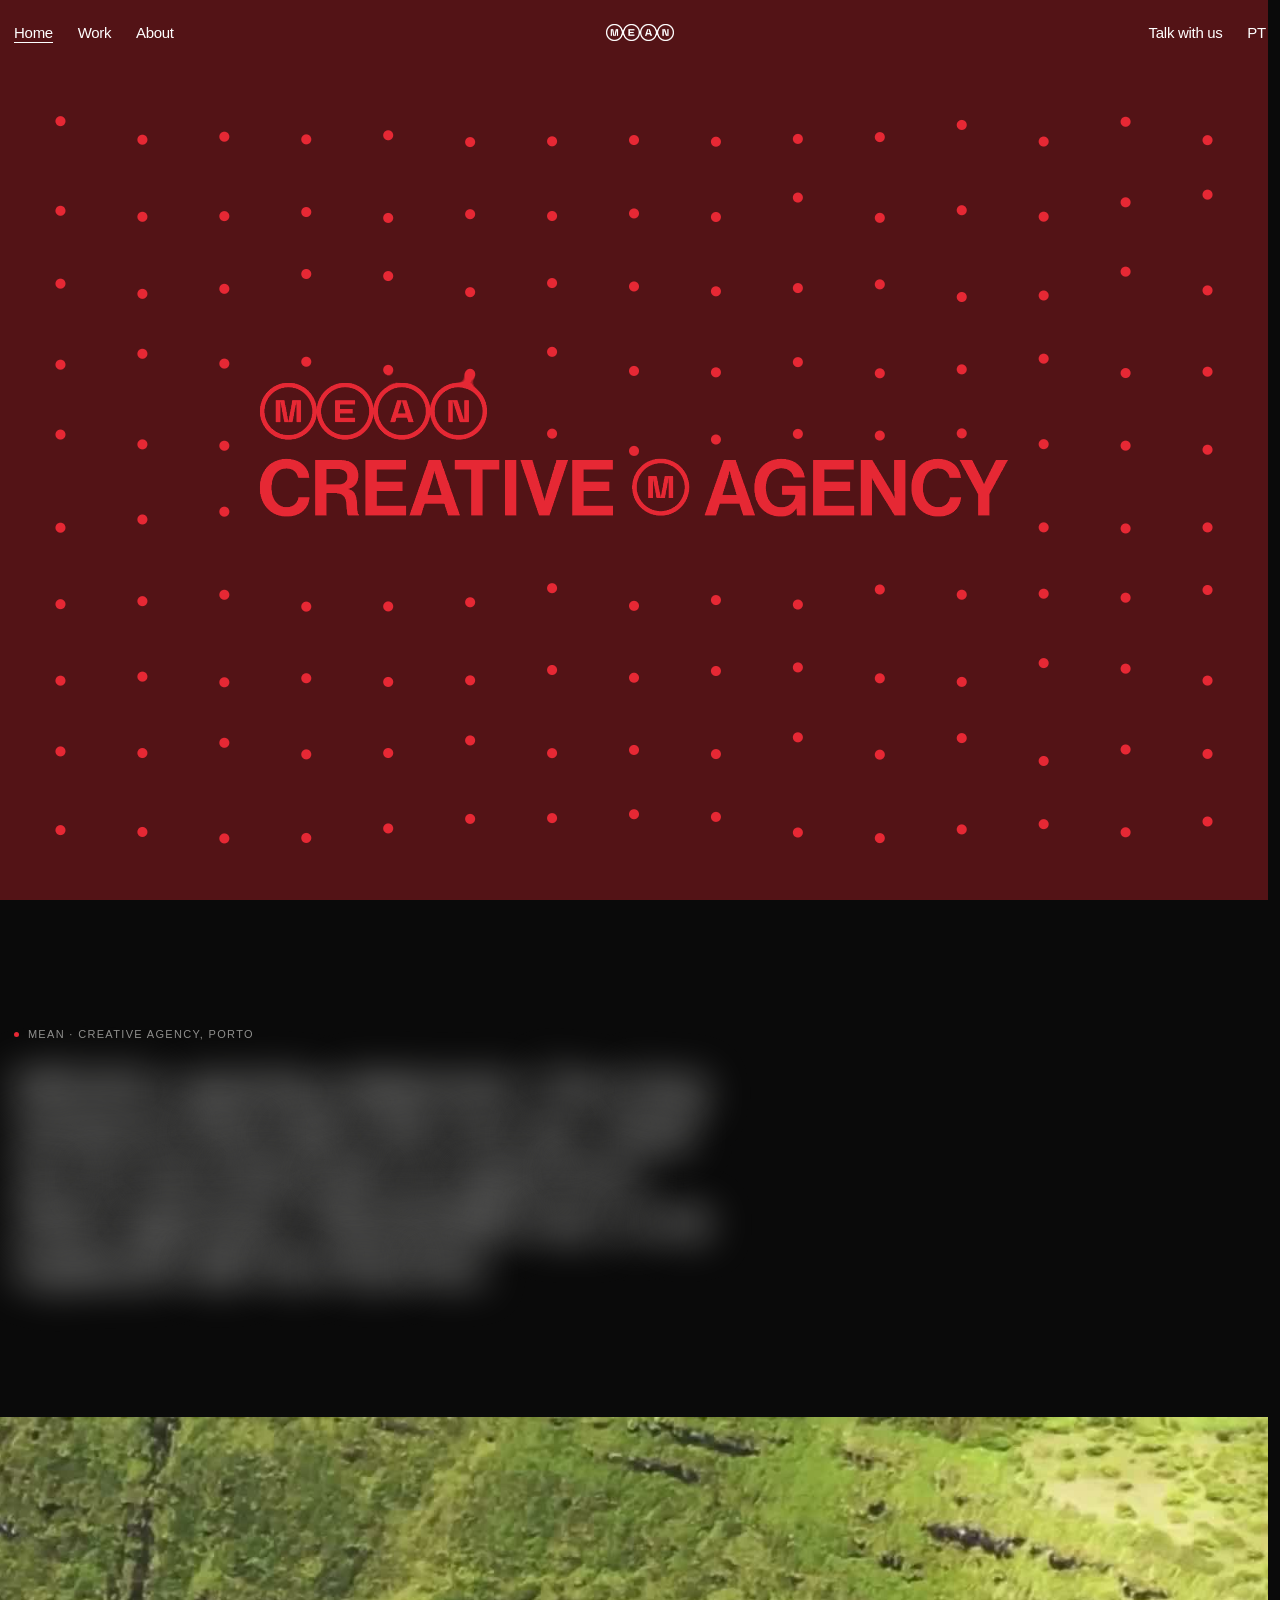
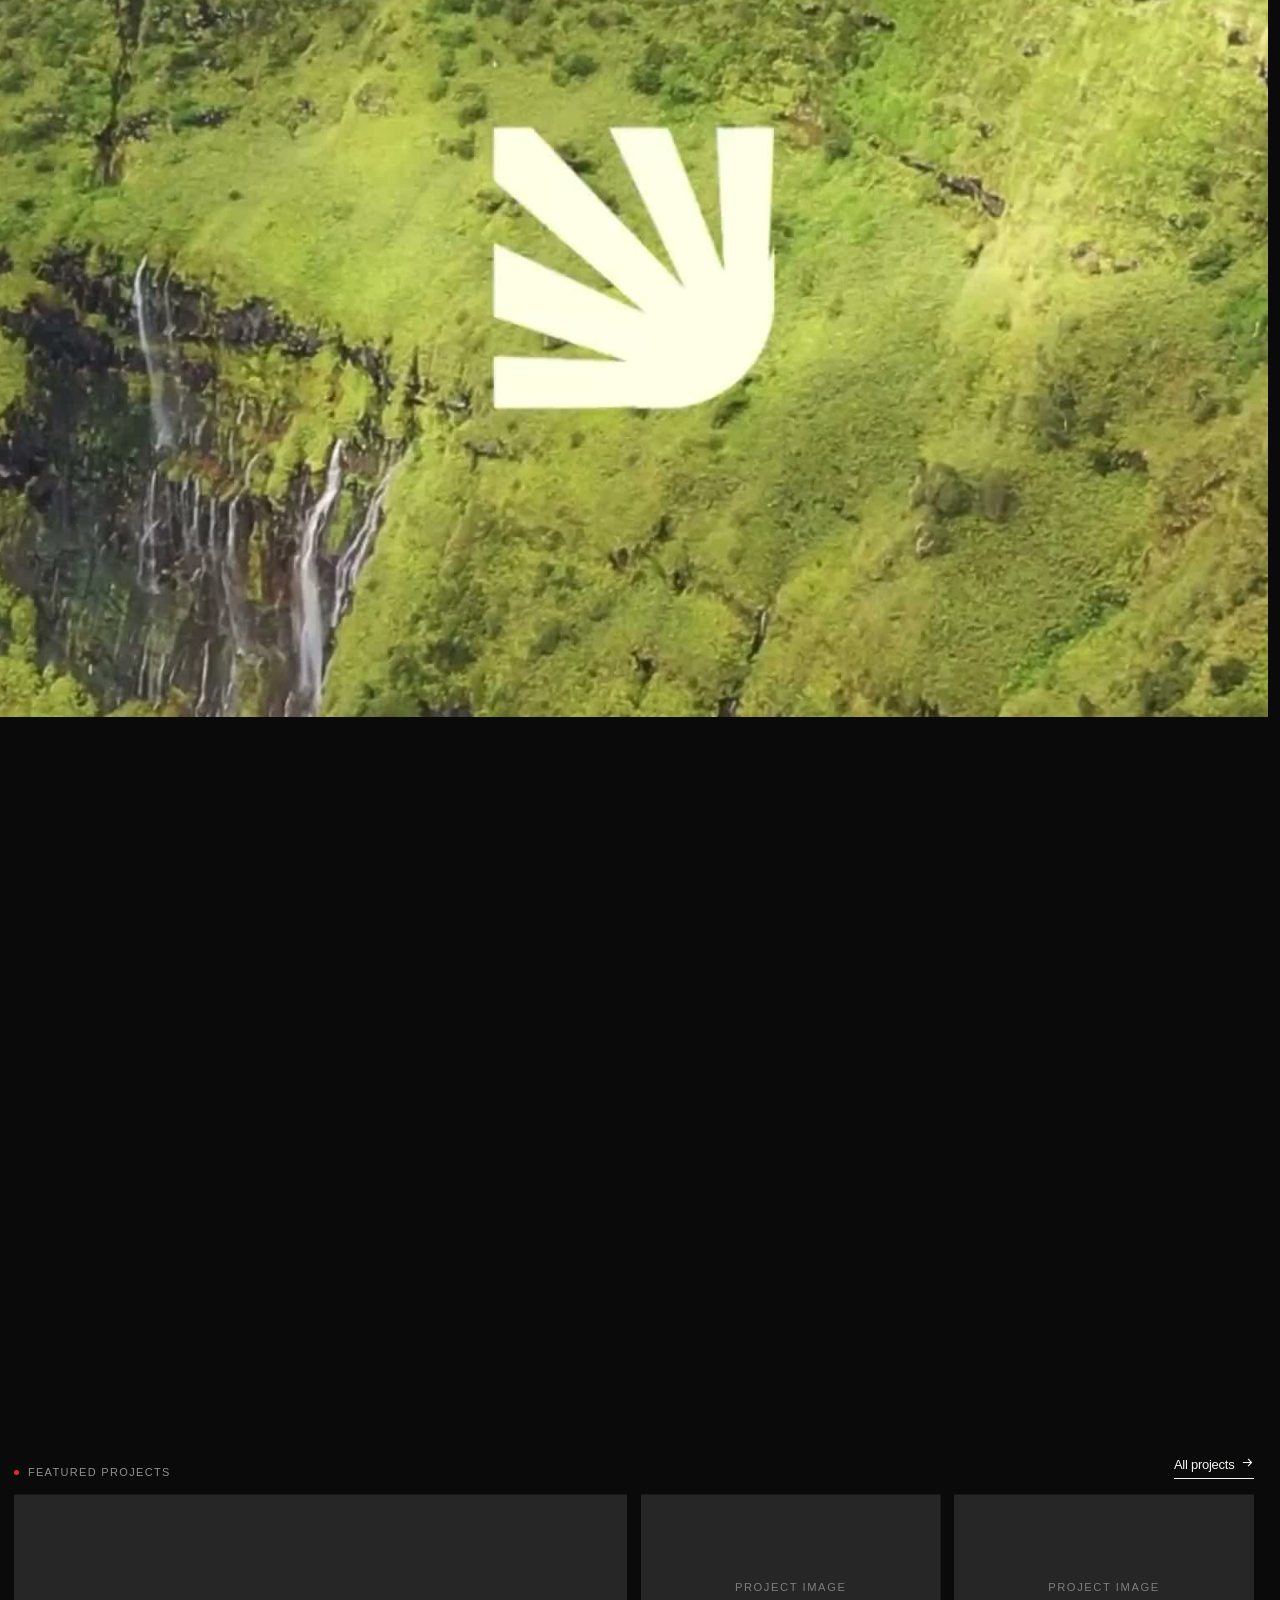
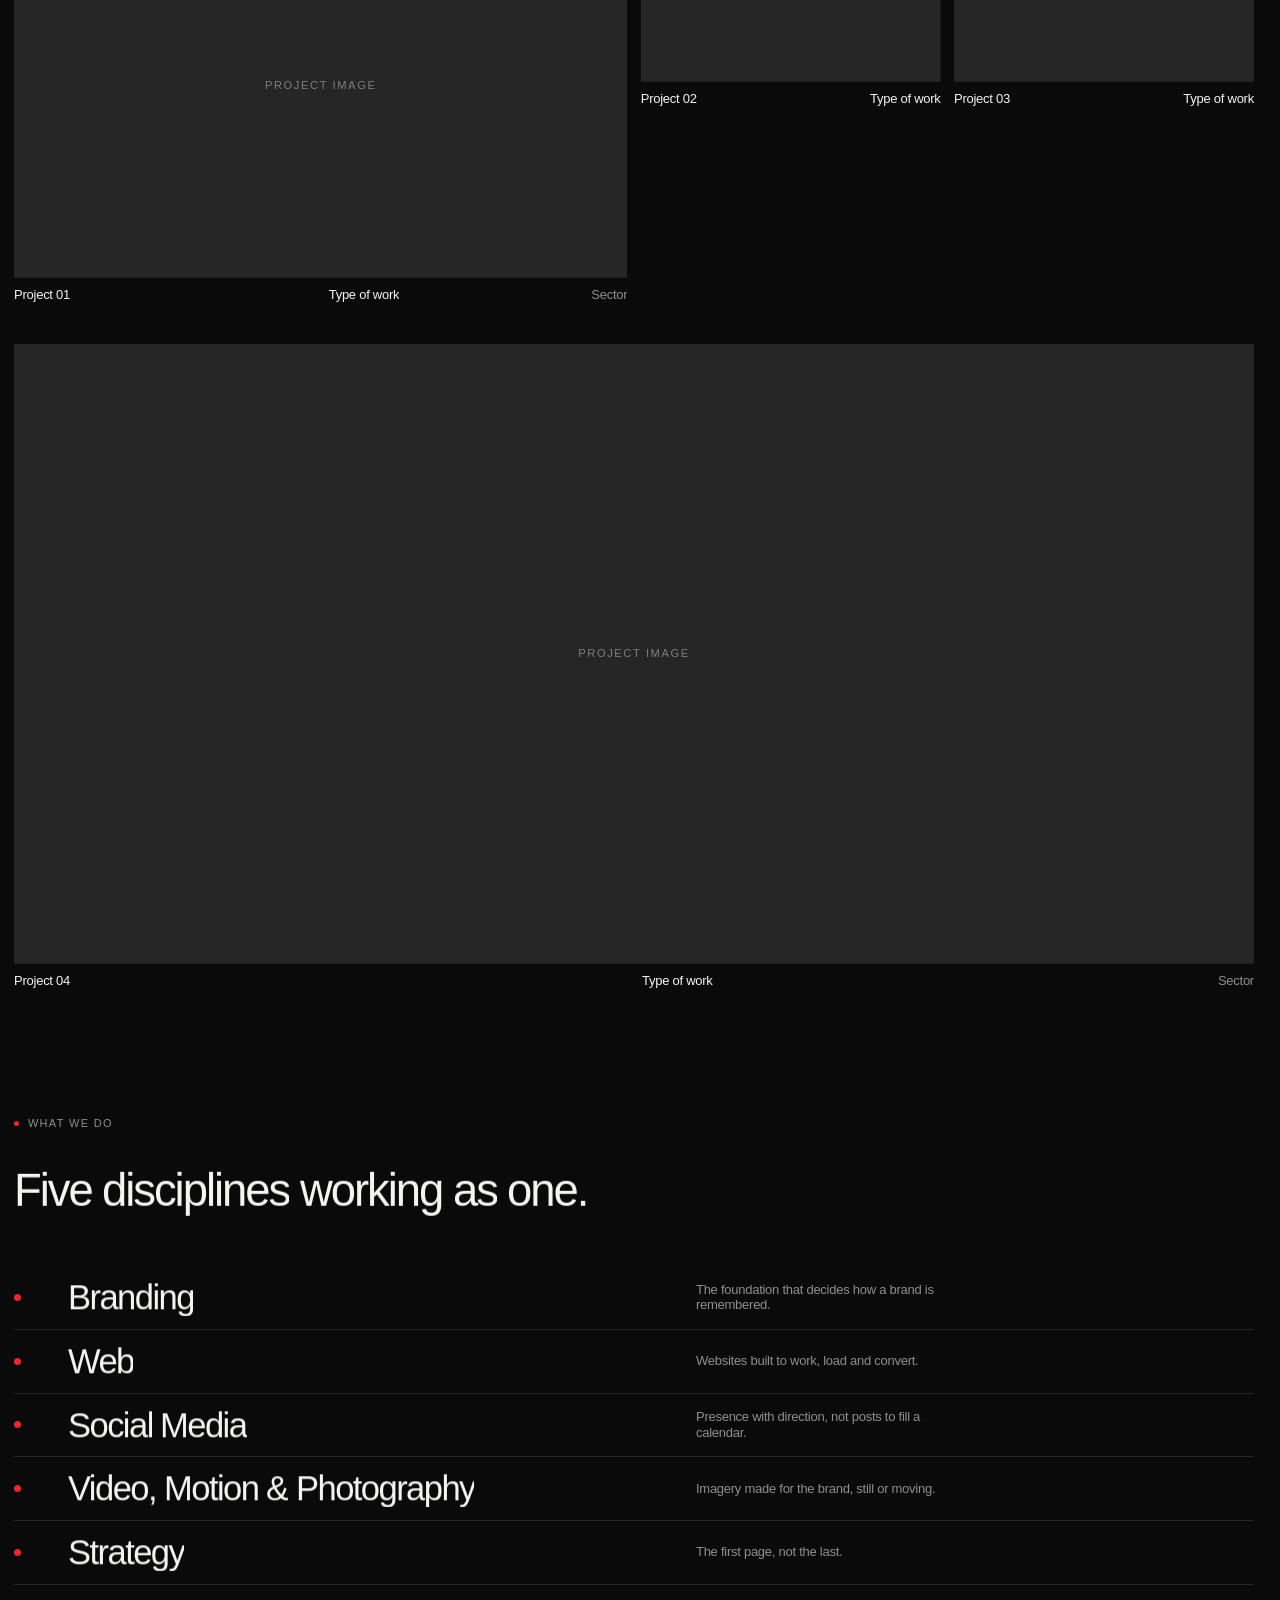
==== commit b72b42f8: "Forms com mais campos, setas e sublinhados novos, bolinhas nas listas e acertos no About, Home e foo" ====
--- a/index.html
+++ b/index.html
@@ -10,7 +10,7 @@
   <!-- Corre antes da folha de estilos: marca que há JavaScript, aplica a língua guardada e,
        se o logo animado for aparecer (1.ª abertura ou mudança de página), começa já a descarregá-lo. -->
   <script>(function(d){d.classList.add('js');setTimeout(function(){if(!window.__mean)d.classList.remove('js')},3500);window.__meanShow=true;try{if(localStorage.getItem('mean_lang')==='pt'){d.lang='pt';d.classList.add('i18n-wait');setTimeout(function(){d.classList.remove('i18n-wait')},1500)}var s=sessionStorage;if(s.getItem('mean_fast')){s.removeItem('mean_fast');d.classList.add('is-open','is-fast')}var n=s.getItem('mean_nav');s.removeItem('mean_nav');window.__meanShow=!s.getItem('mean_intro_seen')||!!n;if(!window.__meanShow)d.classList.add('is-bare');if(window.__meanShow&&window.fetch){var p=fetch('assets/intro-logo.webp?v=42',{priority:'high'}).then(function(r){if(!r.ok)throw 0;return r.blob()});p.catch(function(){});window.__meanIntro=p}}catch(e){}})(document.documentElement)</script>
-  <link rel="stylesheet" href="style.css?v=134" />
+  <link rel="stylesheet" href="style.css?v=155" />
 </head>
 <body class="page-home">
 
@@ -81,7 +81,7 @@
           <a class="m-tile m-tile--lg" href="projeto.html" data-cursor="View">
             <div class="m-media m-media--ph" data-media><span>Project image</span></div>
             <div class="m-cap" data-reveal>
-              <span class="m-cap-name"><span>Project 01</span><span aria-hidden="true">↳ Short project tagline</span></span>
+              <span class="m-cap-name"><span>Project 01</span><span aria-hidden="true"><span class="m-arrow m-arrow--turn">↳</span> Short project tagline</span></span>
               <span class="m-cap-meta"><span class="m-cap-type">Type of work</span><span class="m-cap-sector">Sector</span></span>
             </div>
           </a>
@@ -89,7 +89,7 @@
           <a class="m-tile m-tile--sm" href="projeto.html" data-cursor="View">
             <div class="m-media m-media--ph" data-media><span>Project image</span></div>
             <div class="m-cap" data-reveal>
-              <span class="m-cap-name"><span>Project 02</span><span aria-hidden="true">↳ Short project tagline</span></span>
+              <span class="m-cap-name"><span>Project 02</span><span aria-hidden="true"><span class="m-arrow m-arrow--turn">↳</span> Short project tagline</span></span>
               <span class="m-cap-meta"><span class="m-cap-type">Type of work</span><span class="m-cap-sector">Sector</span></span>
             </div>
           </a>
@@ -97,7 +97,7 @@
           <a class="m-tile m-tile--sm" href="projeto.html" data-cursor="View">
             <div class="m-media m-media--ph" data-media><span>Project image</span></div>
             <div class="m-cap" data-reveal>
-              <span class="m-cap-name"><span>Project 03</span><span aria-hidden="true">↳ Short project tagline</span></span>
+              <span class="m-cap-name"><span>Project 03</span><span aria-hidden="true"><span class="m-arrow m-arrow--turn">↳</span> Short project tagline</span></span>
               <span class="m-cap-meta"><span class="m-cap-type">Type of work</span><span class="m-cap-sector">Sector</span></span>
             </div>
           </a>
@@ -105,7 +105,7 @@
           <a class="m-tile m-tile--full" href="projeto.html" data-cursor="View">
             <div class="m-media m-media--ph" data-media><span>Project image</span></div>
             <div class="m-cap" data-reveal>
-              <span class="m-cap-name"><span>Project 04</span><span aria-hidden="true">↳ Short project tagline</span></span>
+              <span class="m-cap-name"><span>Project 04</span><span aria-hidden="true"><span class="m-arrow m-arrow--turn">↳</span> Short project tagline</span></span>
               <span class="m-cap-meta"><span class="m-cap-type">Type of work</span><span class="m-cap-sector">Sector</span></span>
             </div>
           </a>
@@ -117,7 +117,6 @@
       <section class="m-svc" aria-labelledby="fazemos">
         <div class="m-head">
           <h2 class="m-label" id="fazemos" data-reveal>What we do</h2>
-          <a class="m-link" href="about.html#servicos" data-reveal>Everything we do <span class="m-arrow" aria-hidden="true">→</span></a>
         </div>
         <p class="m-svc-lead" data-split="rise">Five disciplines working as one.</p>
 
@@ -190,11 +189,11 @@
       <a class="m-foot-logo" href="index.html" aria-label="Home"><img src="assets/logo-mean-red-tight.png?v=125" alt="MEAN" width="1075" height="269" loading="lazy" /></a>
       <div class="m-foot-bottom">
         <a class="m-foot-social" href="https://instagram.com/mean_agency" target="_blank" rel="noopener">@mean_agency</a>
-        <a class="m-foot-link" href="https://www.linkedin.com/company/mean-agency" target="_blank" rel="noopener">LinkedIn</a>
+        <a class="m-foot-link" href="https://www.linkedin.com/company/we-are-mean" target="_blank" rel="noopener">LinkedIn</a>
         <div class="m-foot-blocks">
           <div class="m-foot-block">
             <h3>Contact</h3>
-            <p><a href="mailto:mean.geral@gmail.com">mean.geral@gmail.com</a><span>We reply within 24h</span></p>
+            <p><a href="mailto:mean.geral@gmail.com">mean.geral@gmail.com</a></p>
           </div>
           <div class="m-foot-block">
             <h3>Studio</h3>
@@ -209,8 +208,8 @@
     </div>
   </footer>
 
-  <script src="i18n.js?v=134"></script>
-  <script src="main.js?v=134"></script>
-  <script src="motion.js?v=134"></script>
+  <script src="i18n.js?v=155"></script>
+  <script src="main.js?v=155"></script>
+  <script src="motion.js?v=155"></script>
 </body>
 </html>
--- a/style.css
+++ b/style.css
@@ -1959,7 +1959,7 @@
 .m-talk-opts { clear: both; display: grid; grid-template-columns: repeat(2, minmax(0, 1fr)); gap: 12px 16px; }   /* as mesmas duas colunas dos contactos ao fundo */
 .m-talk-opt { position: relative; display: inline-flex; justify-self: start; cursor: pointer; }
 .m-talk-opt input { position: absolute; inset: 0; width: 100%; height: 100%; margin: 0; opacity: 0; cursor: pointer; }
-.m-talk-opt span { position: relative; padding-left: 16px; opacity: .68; transition: opacity .12s linear; }
+.m-talk-opt span { position: relative; padding-left: 16px; }   /* opções na cor normal do painel; a escolhida distingue-se pela bola cheia */
 .m-talk-opt span::before {
   content: ""; position: absolute; left: 0; top: 50%; width: 7px; height: 7px; margin-top: -4px;
   box-sizing: border-box; border: 1px solid currentColor; border-radius: 50%;
@@ -1985,6 +1985,7 @@
 .m-talk-block p { margin: 0; }
 .m-talk-block p > * { display: block; }
 .m-talk-ext { justify-self: start; }
+.m-talk-block p > a { width: fit-content; }   /* o link (e o traço do hover) só ocupa o texto, não a linha toda */
 /* o conteúdo entra em cadeia, depois de o painel abrir */
 .m-talk-rise { opacity: 0; transform: translate3d(0, 16px, 0); transition: opacity .2s linear, transform 0s linear .3s; }
 .talk-open .m-talk-rise {
@@ -2057,3 +2058,183 @@
   }
   .js [data-split="scrub"] .wi { filter: none !important; }
 }
+
+/* ── Setas: um só desenho em todo o site, a traço médio (2/24) com pontas e cantos retos ──
+   O glifo da fonte (→ ← ↗ ↳) fica no HTML por acessibilidade e como reserva, mas é escondido;
+   a seta é a máscara pintada com currentColor, por isso acompanha as cores de hover já existentes. */
+:root {
+  --arrow-right: url("data:image/svg+xml,%3Csvg xmlns='http://www.w3.org/2000/svg' viewBox='0 0 24 24' fill='none' stroke='%23000' stroke-width='2' stroke-linecap='butt' stroke-linejoin='miter'%3E%3Cpath d='M3.5 12h16M13 5.5l6.5 6.5-6.5 6.5'/%3E%3C/svg%3E");
+  --arrow-left:  url("data:image/svg+xml,%3Csvg xmlns='http://www.w3.org/2000/svg' viewBox='0 0 24 24' fill='none' stroke='%23000' stroke-width='2' stroke-linecap='butt' stroke-linejoin='miter'%3E%3Cpath d='M20.5 12h-16M11 5.5L4.5 12l6.5 6.5'/%3E%3C/svg%3E");
+  --arrow-ext:   url("data:image/svg+xml,%3Csvg xmlns='http://www.w3.org/2000/svg' viewBox='0 0 24 24' fill='none' stroke='%23000' stroke-width='2' stroke-linecap='butt' stroke-linejoin='miter'%3E%3Cpath d='M6 18L18 6M8 6h10v10'/%3E%3C/svg%3E");
+  --arrow-turn:  url("data:image/svg+xml,%3Csvg xmlns='http://www.w3.org/2000/svg' viewBox='0 0 24 24' fill='none' stroke='%23000' stroke-width='2' stroke-linecap='butt' stroke-linejoin='miter'%3E%3Cpath d='M5 3.5v12.5h15.5M15.5 11l5 5-5 5'/%3E%3C/svg%3E");
+}
+.m-arrow, .m-svc-arrow {
+  display: inline-block; width: 1em; height: 1em; vertical-align: -.14em; flex: none;
+  overflow: hidden; text-indent: 200%; white-space: nowrap;        /* esconde o glifo */
+  background: currentColor;
+  -webkit-mask: var(--arrow-right) center / contain no-repeat; mask: var(--arrow-right) center / contain no-repeat;
+}
+.m-arrow--back { -webkit-mask-image: var(--arrow-left); mask-image: var(--arrow-left); }
+.m-arrow--ext  { -webkit-mask-image: var(--arrow-ext);  mask-image: var(--arrow-ext); }
+.m-arrow--turn { -webkit-mask-image: var(--arrow-turn); mask-image: var(--arrow-turn); width: .95em; height: .95em; vertical-align: -.1em; }
+/* ── Botões redondos dos testemunhos (← →) ──
+   A seta é desenhada ao centro (o texto do botão fica invisível). Ao passar o rato: o botão enche de claro
+   da borda para o centro, e a seta sai na direção para onde aponta enquanto outra entra pelo lado oposto
+   (são os dois pseudo-elementos; o círculo do botão serve de máscara). */
+.m-quotes-nav { gap: .6rem; }
+.m-btn-round {
+  position: relative; overflow: hidden; isolation: isolate; width: 48px; height: 48px; font-size: 0;
+  border-color: rgba(244, 244, 241, .35);          /* contorno visível sobre o preto (3:1) */
+  box-shadow: inset 0 0 0 0 var(--text);
+  transition: box-shadow .45s var(--m-ease), color .3s var(--ease), border-color .3s var(--ease), transform .4s var(--m-ease);
+}
+.m-btn-round::before, .m-btn-round::after {
+  /* presas ao centro exato do círculo (o texto invisível do botão ocupava uma linha e empurrava-as para cima) */
+  content: ""; position: absolute; left: 50%; top: 50%; width: 18px; height: 18px; margin: -9px 0 0 -9px; background: currentColor;
+  -webkit-mask: var(--arrow-right) center / contain no-repeat; mask: var(--arrow-right) center / contain no-repeat;
+  transition: transform .5s cubic-bezier(.65, 0, .35, 1);
+}
+.m-btn-round::after { transform: translateX(-48px); }                     /* a seta que espera fora do círculo */
+.m-btn-round[data-prev]::before, .m-btn-round[data-prev]::after { -webkit-mask-image: var(--arrow-left); mask-image: var(--arrow-left); }
+.m-btn-round[data-prev]::after { transform: translateX(48px); }
+@media (hover: hover) {
+  .m-btn-round:hover { background: transparent; color: var(--bg); border-color: var(--text); box-shadow: inset 0 0 0 26px var(--text); }
+  .m-btn-round:hover::before { transform: translateX(48px); }
+  .m-btn-round[data-prev]:hover::before { transform: translateX(-48px); }
+  .m-btn-round:hover::after { transform: none; }
+}
+.m-btn-round:active { color: var(--bg); border-color: var(--text); box-shadow: inset 0 0 0 26px var(--text); transform: scale(.93); }
+@media (prefers-reduced-motion: reduce) {
+  .m-btn-round, .m-btn-round::before, .m-btn-round::after { transition: none; }
+}
+
+/* ── Sublinhado de hover animado, em todos os links que sublinhavam ao passar o rato ──
+   Entra da esquerda para a direita e sai para a direita (a origem muda de lado sem transição).
+   Substitui o text-decoration; a página atual (header e footer) fica com o traço sempre visível. */
+.nav-links a, .nav-cta, .nav-lang, .m-foot a:not(.m-foot-logo), .m-pj-bar a, .m-talk a, .m-talk-close {
+  position: relative; text-decoration: none;
+}
+.nav-links a:hover, .nav-cta:hover, .nav-lang:hover, .m-foot a:hover, .m-pj-bar a:hover, .m-talk a:hover, .m-talk-close:hover,
+.nav-links a[aria-current="page"], .nav-cta[aria-current="page"], .m-foot-nav a[aria-current="page"] {
+  text-decoration: none;
+}
+.nav-links a::after, .nav-cta::after, .nav-lang::after, .m-foot a:not(.m-foot-logo)::after, .m-pj-bar a::after, .m-talk a::after, .m-talk-close::after {
+  content: ""; position: absolute; left: 0; right: 0; bottom: -3px; height: 1px; background: currentColor;
+  transform: scaleX(0); transform-origin: right center;
+  transition: transform .65s cubic-bezier(.65, 0, .35, 1);   /* lento e uniforme, para se ver o traço a entrar e a sair */
+}
+.nav-links a:hover::after, .nav-cta:hover::after, .nav-lang:hover::after, .m-foot a:not(.m-foot-logo):hover::after, .m-pj-bar a:hover::after, .m-talk a:hover::after, .m-talk-close:hover::after,
+.nav-links a[aria-current="page"]::after, .nav-cta[aria-current="page"]::after {
+  transform: scaleX(1); transform-origin: left center;
+}
+/* Footer: a página atual já é marcada pela bola, por isso não fica sublinhada (o sublinhado só aparece no
+   hover, como nos outros links). No telemóvel a bola não existe: aí a página atual mantém o traço. */
+@media (max-width: 768px) {
+  .m-foot-nav a[aria-current="page"]::after { transform: scaleX(1); transform-origin: left center; }
+}
+@media (prefers-reduced-motion: reduce) {
+  .nav-links a::after, .nav-cta::after, .nav-lang::after, .m-foot a::after, .m-pj-bar a::after, .m-talk a::after, .m-talk-close::after { transition: none; }
+}
+
+/* ── Formulário do painel "Talk with us" ──
+   Nome e empresa lado a lado (a empresa à direita), nas mesmas duas colunas das opções e dos contactos. */
+.m-talk-row { display: grid; grid-template-columns: repeat(2, minmax(0, 1fr)); gap: clamp(22px, 3.4vh, 34px) 40px; }
+/* o que a pessoa escreve: letra mais pequena do que a do botão (17px; abaixo de 16px o iPhone faz zoom ao focar) */
+.m-talk-field input, .m-talk-field textarea { font-size: 17px; }
+/* a caixa da mensagem cresce com o texto (main.js acerta a altura); sem barra de scroll própria */
+.m-talk-field textarea { overflow: hidden; }
+@media (max-width: 520px) { .m-talk-row { grid-template-columns: minmax(0, 1fr); } }
+
+/* Botão de enviar: ao passar o rato, a seta sai pela direita e outra entra pela esquerda,
+   e a linha por baixo recolhe para a direita e volta a desenhar-se a partir da esquerda. */
+.m-talk-submit { position: relative; display: inline-flex; align-items: center; gap: .4em; background: none; }
+.m-talk-submit::after {
+  content: ""; position: absolute; left: 0; right: 0; bottom: 0; height: 1px; background: currentColor;
+  transform-origin: left center;
+}
+.m-talk-submit-a { position: relative; display: block; flex: none; width: 1em; height: 1em; overflow: hidden; }
+.m-talk-submit-a .m-arrow {
+  position: absolute; left: 0; top: 0; vertical-align: 0;
+  transition: transform .6s cubic-bezier(.65, 0, .35, 1);
+}
+.m-talk-submit-a .m-arrow + .m-arrow { transform: translateX(-130%); }
+.m-talk-submit:not(:disabled):hover .m-talk-submit-a .m-arrow,
+.m-talk-submit:not(:disabled):focus-visible .m-talk-submit-a .m-arrow { transform: translateX(130%); }
+.m-talk-submit:not(:disabled):hover .m-talk-submit-a .m-arrow + .m-arrow,
+.m-talk-submit:not(:disabled):focus-visible .m-talk-submit-a .m-arrow + .m-arrow { transform: none; }
+.m-talk-submit:not(:disabled):hover::after { animation: m-talk-line .8s cubic-bezier(.65, 0, .35, 1); }
+.m-talk-submit:not(:disabled):active .m-talk-submit-t { transform: translateX(.12em); }
+.m-talk-submit-t { display: inline-block; transition: transform .25s var(--m-ease); }
+@keyframes m-talk-line {
+  0%     { transform: scaleX(1); transform-origin: right center; }
+  45%    { transform: scaleX(0); transform-origin: right center; }
+  45.01% { transform: scaleX(0); transform-origin: left center; }
+  100%   { transform: scaleX(1); transform-origin: left center; }
+}
+@media (prefers-reduced-motion: reduce) {
+  .m-talk-submit-a .m-arrow, .m-talk-submit-t { transition: none; }
+  .m-talk-submit:not(:disabled):hover::after { animation: none; }
+}
+
+/* ── Home: o vídeo ganha cantos redondos à medida que encolhe ──
+   Em ecrã inteiro não tem cantos; na miniatura fica com 14px à vista (o raio é dividido pela escala,
+   para não encolher com o vídeo). clip-path em vez de overflow + border-radius: recorta o vídeo de
+   forma fiável também no Safari. --hero-s vem do motion.js; --hero-min é o tamanho da miniatura. */
+.js .page-home .m-hero-media {
+  --hero-r: 14px;
+  clip-path: inset(0 round calc((1 - var(--hero-s, 1)) / (1 - var(--hero-min, .4)) * var(--hero-r) / var(--hero-s, 1)));
+}
+
+/* ── About, disciplinas ──
+   A frase por cima de cada lista de serviços começa encostada à margem, sem o avanço da primeira linha. */
+.m-disc-pitch { text-indent: 0; }
+/* Durante o scroll os itens não reagem ao rato: o que passa por baixo dele deixava de dar o salto para a
+   direita (o hover só volta quando a página pára; .is-scrolling vem do main.js). */
+.is-scrolling .m-branches li:hover { color: var(--m-soft); padding-left: 0; }
+.is-scrolling .m-branches li:hover::before { transform: scale(0); }
+
+/* ── Listas de serviços (Home) e de disciplinas (About): bolinha vermelha em vez do número ──
+   O número fica no HTML (ordem da lista, leitores de ecrã) mas não se vê; no lugar dele desenha-se a bolinha. */
+.m-svc-num, .m-disc-num { font-size: 0; line-height: 0; letter-spacing: 0; padding: 0; }
+.m-svc-num::before, .m-disc-num::before {
+  content: ""; display: block; width: 7px; height: 7px; border-radius: 50%; background: var(--accent);
+}
+/* Home: título, texto, bolinha e seta ao centro entre as duas linhas divisórias (antes: pela base do texto) */
+.m-svc-row { align-items: center; }
+/* About: a bolinha fica à altura do meio da 1.ª linha do título. O título (e a bolinha) ficam sempre no
+   topo do seu bloco: já não descem presos ao ecrã com o scroll até à linha divisória seguinte. */
+.m-disc-num { display: flex; align-items: center; height: var(--m-mid); }
+.m-disc-name { position: static; }
+
+/* ── About, "What we believe": o texto da direita fica ao centro entre as duas linhas divisórias ──
+   (antes alinhava pela base do título). O título mantém-se onde estava, no topo da linha. */
+.m-mani-text { align-self: center; }
+
+/* ── Header (experiência): logo MEAN ao centro, menu à esquerda ──
+   O logo sai da fila e fica preso ao centro exato do header (sem transform, para não interferir com a
+   animação de entrada, que o usa). O menu passa a começar na margem esquerda. Para voltar atrás: apagar este bloco. */
+.nav-logo-link { position: absolute; inset: 0; margin: auto; width: fit-content; height: fit-content; }
+/* no telemóvel fica como antes (logo à esquerda): ao centro ficava por baixo do "Talk with us" */
+@media (max-width: 768px) { .nav-logo-link { position: static; margin: 0; } }
+
+/* ── Footer: mais espaço entre as linhas ──
+   A letra continua a 14px; a altura de linha passa de 14px (linhas coladas) para 18px. A lista de páginas
+   tinha um intervalo extra de 3.5px que deixa de ser preciso: todos os grupos ficam com o mesmo ritmo.
+   O sublinhado do hover sobe 2px para ficar à mesma distância do texto de antes. */
+.m-foot-in { line-height: 18px; }
+.m-foot-nav { row-gap: 0; }
+.m-foot a:not(.m-foot-logo)::after { bottom: -1px; }
+
+/* ── Footer: uma só bola na lista de páginas, que desliza para o link debaixo do rato (main.js) ──
+   Substitui a bola fixa de cada link (::before). Só no computador: no telemóvel a lista é uma linha e
+   a página atual é marcada pelo traço. */
+.m-foot-nav { position: relative; }
+.m-foot-ball {
+  position: absolute; left: -16px; top: 0; width: 6px; height: 6px; border-radius: 50%; background: currentColor;
+  opacity: 0; pointer-events: none;
+  transition: transform .45s var(--m-ease), opacity .25s linear;
+}
+.m-foot-ball.is-on { opacity: 1; }
+.m-foot-nav.has-ball a[aria-current="page"]::before { display: none; }
+@media (max-width: 768px) { .m-foot-ball { display: none; } }
+@media (prefers-reduced-motion: reduce) { .m-foot-ball { transition: opacity .2s linear; } }
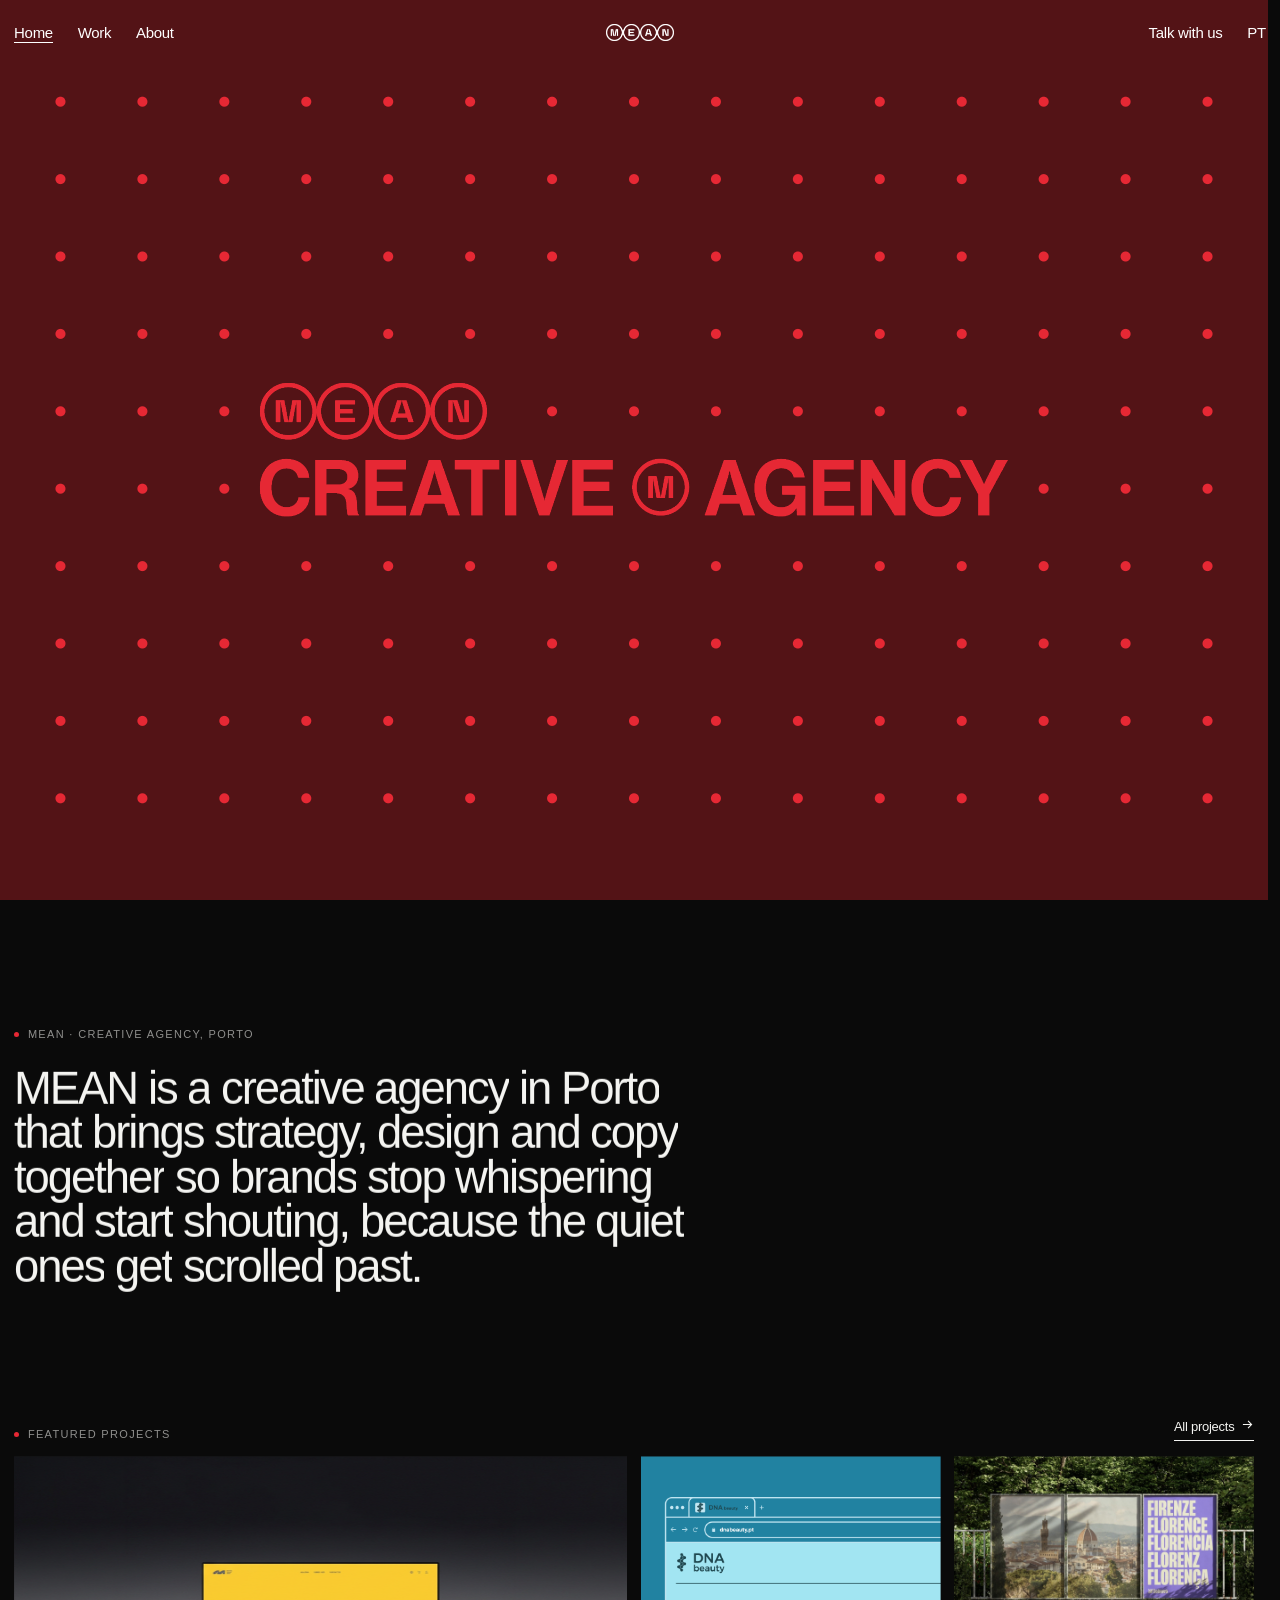
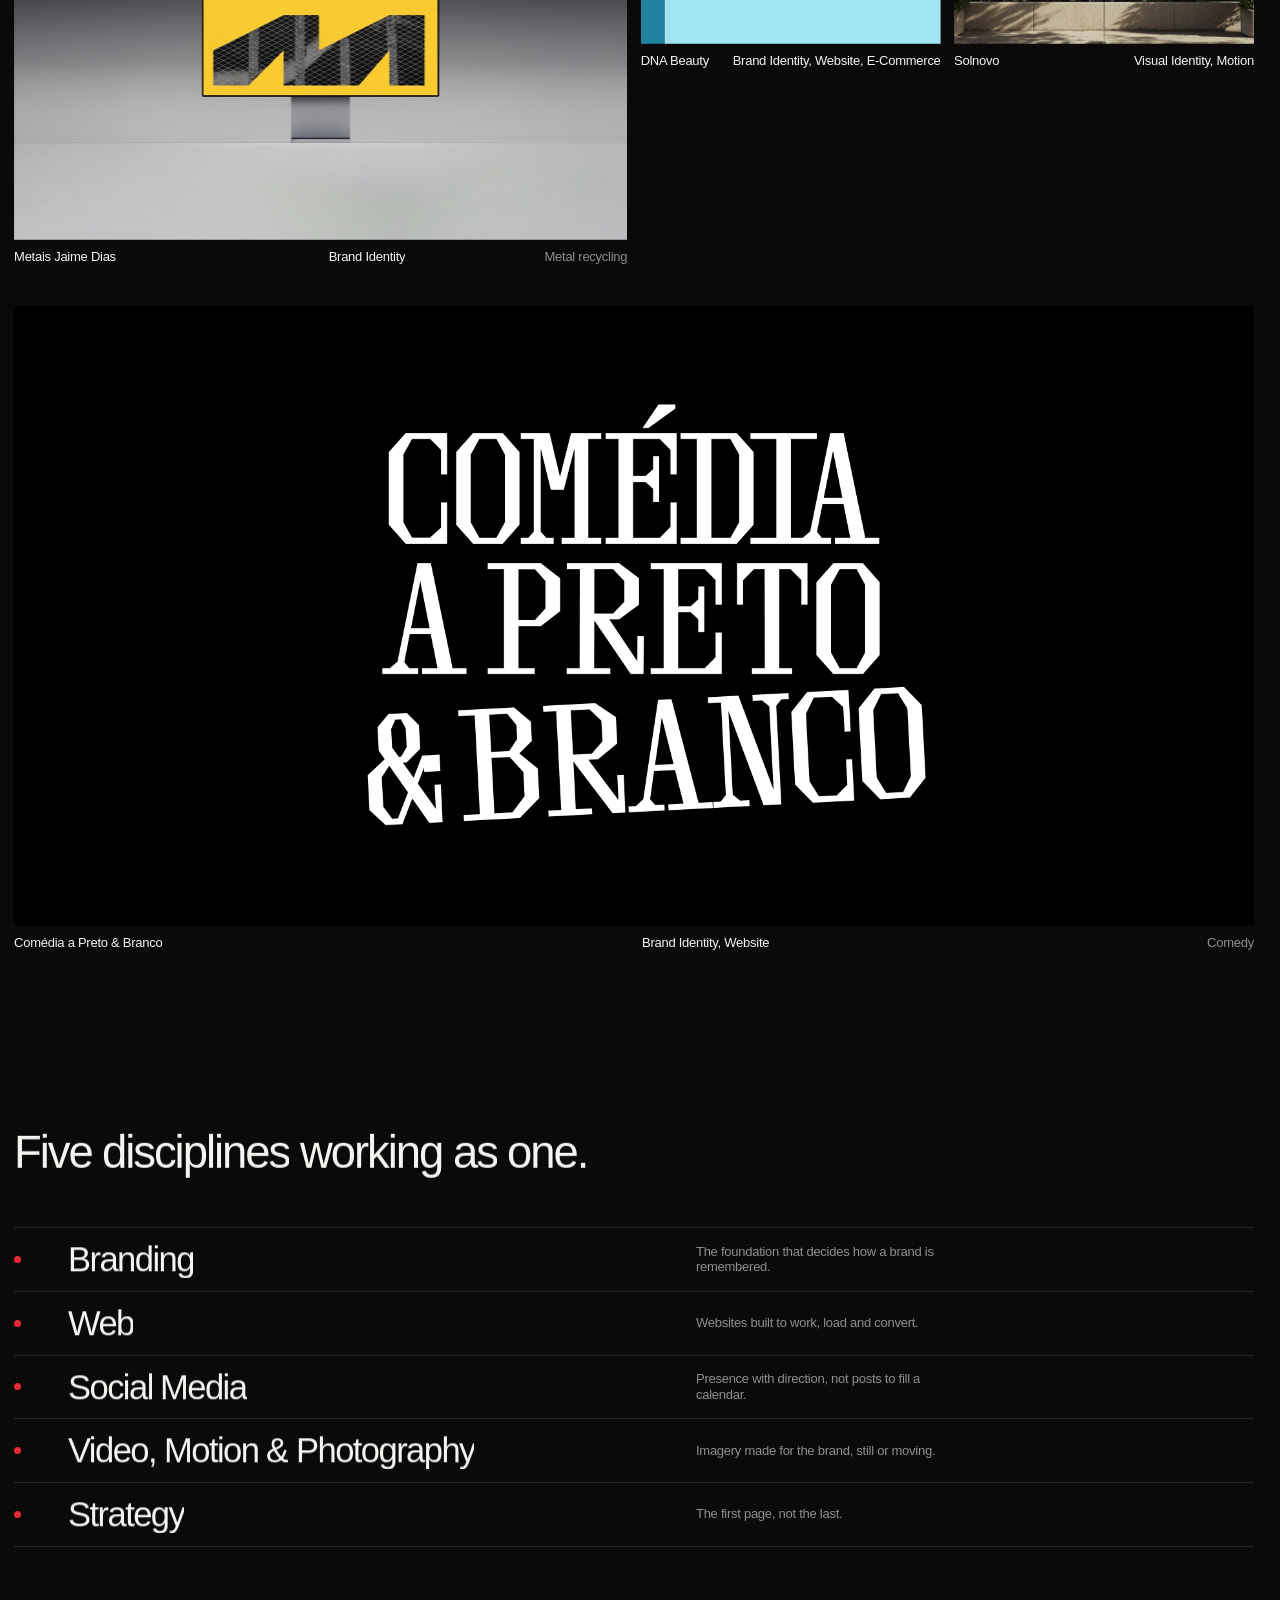
==== commit 8a6ded31: "Primeiros quatro projetos, clientes, textos editáveis e acertos em todo o site Projetos - Páginas pr" ====
--- a/index.html
+++ b/index.html
@@ -6,11 +6,11 @@
   <link rel="icon" type="image/png" href="assets/favicon.png?v=42" />
   <link rel="apple-touch-icon" href="assets/home-visual-square.png?v=42" />
   <title>MEAN AGENCY — Branding, Web &amp; Digital</title>
-  <meta name="description" content="MEAN is a creative agency from Porto. Branding, web, social media, video and strategy, without splitting what should be born together." />
+  <meta name="description" content="MEAN is a creative agency in Porto that brings strategy, design and copy together so brands stop whispering and start shouting, because the quiet ones get scrolled past." />
   <!-- Corre antes da folha de estilos: marca que há JavaScript, aplica a língua guardada e,
        se o logo animado for aparecer (1.ª abertura ou mudança de página), começa já a descarregá-lo. -->
   <script>(function(d){d.classList.add('js');setTimeout(function(){if(!window.__mean)d.classList.remove('js')},3500);window.__meanShow=true;try{if(localStorage.getItem('mean_lang')==='pt'){d.lang='pt';d.classList.add('i18n-wait');setTimeout(function(){d.classList.remove('i18n-wait')},1500)}var s=sessionStorage;if(s.getItem('mean_fast')){s.removeItem('mean_fast');d.classList.add('is-open','is-fast')}var n=s.getItem('mean_nav');s.removeItem('mean_nav');window.__meanShow=!s.getItem('mean_intro_seen')||!!n;if(!window.__meanShow)d.classList.add('is-bare');if(window.__meanShow&&window.fetch){var p=fetch('assets/intro-logo.webp?v=42',{priority:'high'}).then(function(r){if(!r.ok)throw 0;return r.blob()});p.catch(function(){});window.__meanIntro=p}}catch(e){}})(document.documentElement)</script>
-  <link rel="stylesheet" href="style.css?v=155" />
+  <link rel="stylesheet" href="style.css?v=221" />
 </head>
 <body class="page-home">
 
@@ -57,20 +57,10 @@
       <!-- 2. FRASE DE APRESENTAÇÃO (texto provisório) -->
       <section class="m-statement">
         <p class="m-label" data-reveal>MEAN · Creative agency, Porto</p>
-        <h1 class="m-statement-text" data-split="scrub">MEAN's opening statement. One long sentence that says who we are, what we do and what sets us apart from other agencies. Placeholder text, to be replaced with the final line.</h1>
+        <h1 class="m-statement-text" data-split="rise">MEAN is a creative agency in Porto that brings strategy, design and copy together so brands stop whispering and start shouting, because the quiet ones get scrolled past.</h1>
       </section>
 
-      <!-- 3. VÍDEO DOS PROJETOS — chega em ecrã inteiro, fica preso, encolhe até uma miniatura ao centro
-           e só depois sai com a página (sem som, sem nada por cima) -->
-      <section class="m-hero" data-hero aria-label="MEAN project reel">
-        <div class="m-hero-media">
-          <video class="m-hero-video" muted loop playsinline preload="none" poster="assets/work-bg-poster.jpg?v=29">
-            <source src="assets/work-bg.mp4?v=29" type="video/mp4" />
-          </video>
-        </div>
-      </section>
-
-      <!-- 4. PROJETOS EM DESTAQUE — 4 projetos (provisórios) -->
+      <!-- 3. PROJETOS EM DESTAQUE — 4 projetos (provisórios) -->
       <section class="m-featured" aria-labelledby="destaques">
         <div class="m-head">
           <h2 class="m-label" id="destaques" data-reveal>Featured projects</h2>
@@ -78,42 +68,42 @@
         </div>
         <div class="m-grid" data-stagger="90">
 
-          <a class="m-tile m-tile--lg" href="projeto.html" data-cursor="View">
-            <div class="m-media m-media--ph" data-media><span>Project image</span></div>
-            <div class="m-cap" data-reveal>
-              <span class="m-cap-name"><span>Project 01</span><span aria-hidden="true"><span class="m-arrow m-arrow--turn">↳</span> Short project tagline</span></span>
-              <span class="m-cap-meta"><span class="m-cap-type">Type of work</span><span class="m-cap-sector">Sector</span></span>
-            </div>
-          </a>
-
-          <a class="m-tile m-tile--sm" href="projeto.html" data-cursor="View">
-            <div class="m-media m-media--ph" data-media><span>Project image</span></div>
-            <div class="m-cap" data-reveal>
-              <span class="m-cap-name"><span>Project 02</span><span aria-hidden="true"><span class="m-arrow m-arrow--turn">↳</span> Short project tagline</span></span>
-              <span class="m-cap-meta"><span class="m-cap-type">Type of work</span><span class="m-cap-sector">Sector</span></span>
-            </div>
-          </a>
-
-          <a class="m-tile m-tile--sm" href="projeto.html" data-cursor="View">
-            <div class="m-media m-media--ph" data-media><span>Project image</span></div>
-            <div class="m-cap" data-reveal>
-              <span class="m-cap-name"><span>Project 03</span><span aria-hidden="true"><span class="m-arrow m-arrow--turn">↳</span> Short project tagline</span></span>
-              <span class="m-cap-meta"><span class="m-cap-type">Type of work</span><span class="m-cap-sector">Sector</span></span>
-            </div>
-          </a>
-
-          <a class="m-tile m-tile--full" href="projeto.html" data-cursor="View">
-            <div class="m-media m-media--ph" data-media><span>Project image</span></div>
-            <div class="m-cap" data-reveal>
-              <span class="m-cap-name"><span>Project 04</span><span aria-hidden="true"><span class="m-arrow m-arrow--turn">↳</span> Short project tagline</span></span>
-              <span class="m-cap-meta"><span class="m-cap-type">Type of work</span><span class="m-cap-sector">Sector</span></span>
+          <a class="m-tile m-tile--lg" href="projeto-metais-jaime-dias.html" data-cursor="View">
+            <div class="m-media" data-media><img src="Projetos/01-metais-jaime-dias/00-capa.png" alt="Metais Jaime Dias website on a desktop screen" width="1376" height="768" decoding="async" /></div>
+            <div class="m-cap" data-reveal>
+              <span class="m-cap-name"><span>Metais Jaime Dias</span><span aria-hidden="true"><span class="m-arrow m-arrow--turn">↳</span> Metais Jaime Dias</span></span>
+              <span class="m-cap-meta"><span class="m-cap-type">Brand Identity</span><span class="m-cap-sector">Metal recycling</span></span>
+            </div>
+          </a>
+
+          <a class="m-tile m-tile--sm" href="projeto-dna-beauty.html" data-cursor="View">
+            <div class="m-media" data-media><img src="Projetos/02-dna-beauty/00-capa.png" alt="DNA Beauty website header in a browser window" width="1916" height="1080" decoding="async" /></div>
+            <div class="m-cap" data-reveal>
+              <span class="m-cap-name"><span>DNA Beauty</span><span aria-hidden="true"><span class="m-arrow m-arrow--turn">↳</span> DNA Beauty</span></span>
+              <span class="m-cap-meta"><span class="m-cap-type">Brand Identity, Website, E-Commerce</span><span class="m-cap-sector">Cosmetics</span></span>
+            </div>
+          </a>
+
+          <a class="m-tile m-tile--sm" href="projeto-solnovo.html" data-cursor="View">
+            <div class="m-media" data-media><img src="Projetos/03-solnovo/00-capa.jpg" alt="Solnovo street posters with a view of Florence" width="1500" height="844" decoding="async" /></div>
+            <div class="m-cap" data-reveal>
+              <span class="m-cap-name"><span>Solnovo</span><span aria-hidden="true"><span class="m-arrow m-arrow--turn">↳</span> Solnovo</span></span>
+              <span class="m-cap-meta"><span class="m-cap-type">Visual Identity, Motion</span><span class="m-cap-sector">Travel</span></span>
+            </div>
+          </a>
+
+          <a class="m-tile m-tile--full" href="projeto-comedia-a-preto-e-branco.html" data-cursor="View">
+            <div class="m-media" data-media><img src="Projetos/04-comedia-a-preto-e-branco/00-capa.gif" alt="Comédia a Preto &amp; Branco animated logo" width="1920" height="1080" decoding="async" /></div>
+            <div class="m-cap" data-reveal>
+              <span class="m-cap-name"><span>Comédia a Preto &amp; Branco</span><span aria-hidden="true"><span class="m-arrow m-arrow--turn">↳</span> Comédia a Preto &amp; Branco</span></span>
+              <span class="m-cap-meta"><span class="m-cap-type">Brand Identity, Website</span><span class="m-cap-sector">Comedy</span></span>
             </div>
           </a>
 
         </div>
       </section>
 
-      <!-- 5. O QUE FAZEMOS — versão curta (a completa está no About) -->
+      <!-- 4. O QUE FAZEMOS — versão curta (a completa está no About) -->
       <section class="m-svc" aria-labelledby="fazemos">
         <div class="m-head">
           <h2 class="m-label" id="fazemos" data-reveal>What we do</h2>
@@ -186,7 +176,7 @@
           <a href="#talk" data-talk>Talk with us</a>
         </nav>
       </div>
-      <a class="m-foot-logo" href="index.html" aria-label="Home"><img src="assets/logo-mean-red-tight.png?v=125" alt="MEAN" width="1075" height="269" loading="lazy" /></a>
+      <div class="m-foot-logo"><img src="assets/logo-mean-red-tight.png?v=125" alt="MEAN" width="1075" height="269" loading="lazy" /></div>
       <div class="m-foot-bottom">
         <a class="m-foot-social" href="https://instagram.com/mean_agency" target="_blank" rel="noopener">@mean_agency</a>
         <a class="m-foot-link" href="https://www.linkedin.com/company/we-are-mean" target="_blank" rel="noopener">LinkedIn</a>
@@ -208,8 +198,8 @@
     </div>
   </footer>
 
-  <script src="i18n.js?v=155"></script>
-  <script src="main.js?v=155"></script>
-  <script src="motion.js?v=155"></script>
+  <script src="i18n.js?v=221"></script>
+  <script src="main.js?v=221"></script>
+  <script src="motion.js?v=221"></script>
 </body>
 </html>
--- a/style.css
+++ b/style.css
@@ -2238,3 +2238,140 @@
 .m-foot-nav.has-ball a[aria-current="page"]::before { display: none; }
 @media (max-width: 768px) { .m-foot-ball { display: none; } }
 @media (prefers-reduced-motion: reduce) { .m-foot-ball { transition: opacity .2s linear; } }
+
+/* ── Forms: opções (Project type e orçamento) sempre alinhadas com a sua bola ──
+   A bola ficava a meio da caixa da opção; em ecrãs estreitos, quando a opção vizinha partia em duas linhas,
+   a caixa esticava e a bola descia, desalinhada do texto. Agora cada opção tem só a altura do seu texto e
+   fica ao centro da linha: uma opção de uma linha ao lado de outra de duas fica a meio dessas duas, com a
+   bola junto ao texto; as bolas dos dois lados ficam à mesma altura. */
+.m-talk-opts { align-items: center; }
+
+/* ── About, listas de serviços: grelha de duas colunas em vez de colunas de texto (multi-coluna) ──
+   No Safari, o primeiro item da 2.ª coluna ("Brand guidelines", "Portfolios") aparecia depois dos outros:
+   as colunas de texto baralham o cálculo da posição dos itens, de que depende a entrada com o scroll.
+   A grelha enche primeiro a coluna da esquerda, de cima para baixo (--rows = n.º de linhas, definido em cada
+   lista no HTML), por isso a ordem e o aspeto são os mesmos. No telemóvel fica uma só coluna, como antes. */
+.m-branches {
+  columns: auto; display: grid; grid-template-columns: repeat(2, minmax(0, 1fr));
+  grid-template-rows: repeat(var(--rows, 6), auto); grid-auto-flow: column; column-gap: var(--m-gap);
+}
+@media (max-width: 700px) {
+  .m-branches { grid-template-columns: minmax(0, 1fr); grid-template-rows: none; grid-auto-flow: row; }
+}
+
+
+/* ── Página de projeto: blocos para projetos com mais imagens do que texto (1.º: Metais Jaime Dias) ──
+   .m-pj-pair  = duas imagens lado a lado, entre as margens da página (no telemóvel, uma por baixo da outra);
+   .r-43       = proporção 4:3, que faltava às outras (r-169, r-32, r-45, r-11);
+   .m-pj-links = mais de uma ligação na barra do projeto (website, Instagram…), lado a lado. */
+.m-pj-pair {
+  display: grid; grid-template-columns: repeat(2, minmax(0, 1fr)); gap: var(--m-gap);
+  padding: var(--m-gap) var(--m-gut);
+}
+.m-pj-pair > .m-media:nth-child(2) { --d: 120ms; }
+.m-media.r-43 { aspect-ratio: 4 / 3; }
+.m-pj-links { display: flex; flex-wrap: wrap; gap: .3em 1.6em; }
+@media (max-width: 700px) {
+  .m-pj-pair { grid-template-columns: minmax(0, 1fr); }
+  .m-pj-pair > .m-media:nth-child(2) { --d: 0ms; }
+}
+
+/* ── Páginas de projeto: todas as imagens ficam entre as margens da página ──
+   As imagens grandes (.m-pj-full) iam de um lado ao outro do ecrã, sem margem; agora têm a mesma margem
+   lateral que a capa, os capítulos e os pares de imagens. Vale para todos os projetos e para o modelo. */
+.m-pj-full { padding: 0 var(--m-gut); }
+
+/* ── Páginas de projeto: sequências de imagens ──
+   Duas imagens grandes seguidas ficam separadas pelo mesmo intervalo que as outras; dois pares seguidos também
+   (sem isto ficavam coladas, ou com o dobro do espaço).
+   .m-pj-pair--fit = par de imagens com proporções diferentes: cada uma fica com a largura que lhe dá a mesma
+   altura da vizinha, sem cortes (--r = largura / altura da imagem, posta em cada bloco no HTML). */
+.m-pj-full + .m-pj-full { margin-top: var(--m-gap); }
+.m-pj-pair + .m-pj-pair { padding-top: 0; }
+.m-pj-pair--fit { display: flex; }
+.m-pj-pair--fit > .m-media { flex: var(--r, 1.5) 1 0; min-width: 0; aspect-ratio: var(--r, 1.5); }
+@media (max-width: 700px) {
+  .m-pj-pair--fit { display: grid; }
+}
+
+/* ── Header sobre imagens: preto ou branco conforme o brilho da imagem (main.js põe .nav--onimg e .is-ink) ──
+   Sem "negativo" enquanto está sobre uma imagem: sobre um cinzento médio o negativo ficava da cor do fundo. */
+.nav.nav--onimg { mix-blend-mode: normal; }
+.nav--onimg .nav-links a, .nav--onimg .nav-cta, .nav--onimg .nav-lang { transition: color .25s linear; }
+.nav--onimg .nav-logo { transition: filter .25s linear; }
+.nav--onimg .nav-toggle span { transition: background-color .25s linear, transform .3s var(--ease), opacity .3s; }
+.nav.nav--onimg .is-ink a, .nav.nav--onimg .is-ink a:hover, .nav.nav--onimg .is-ink a[aria-current="page"],
+.nav.nav--onimg .is-ink .nav-lang { color: #0a0a0a; }
+.nav.nav--onimg .nav-logo-link.is-ink .nav-logo { filter: invert(1); }
+.nav.nav--onimg .is-ink .nav-toggle span { background: #0a0a0a; }
+
+/* ── Projeto seguinte (fundo das páginas de projeto): só o nome e a capa são clicáveis ──
+   O bloco inteiro era uma ligação, por isso clicava-se também na zona preta à volta. Agora só o nome do
+   projeto (as letras e a seta) e a capa respondem ao rato e ao toque; no hover o nome fica no vermelho da marca.
+   O bloco continua a ser a ligação (para o teclado e leitores de ecrã); só deixa de apanhar o rato no resto. */
+.m-pj-next { pointer-events: none; transition: color .25s linear; }
+.m-pj-next-name, .m-pj-next .m-media { pointer-events: auto; }
+.m-pj-next:hover, .m-pj-next:focus-visible { color: var(--accent); }
+
+/* ── About, abertura: a imagem 3D (assets/3d-circulos.png) à direita do título, encostada à margem direita ──
+   Entra como fundo de um bloco recortado à medida do desenho (sem a margem transparente do ficheiro), para a
+   ponta dos círculos ficar mesmo na margem da página. O título mantém a largura que tinha (58%). */
+.m-ahero { display: grid; grid-template-columns: minmax(0, 58%) minmax(0, 1fr); column-gap: var(--m-gap); align-items: center; }
+.m-ahero > .m-label { grid-column: 1 / -1; }
+.m-ahero-title { max-width: none; }
+.m-ahero-art {
+  justify-self: end; width: min(100%, 30rem); aspect-ratio: 908 / 264; margin-top: clamp(1.25rem, 2vw, 2rem);
+  background: url(assets/3d-circulos.png) 52.94% 50.98% / 116.85% 138.64% no-repeat;
+}
+@media (max-width: 1000px) {
+  .m-ahero { grid-template-columns: minmax(0, 1fr); }
+  .m-ahero-art { width: min(80%, 24rem); margin-top: clamp(1.75rem, 6vw, 2.75rem); }
+}
+
+/* ── About, clientes: logótipos em caixas iguais, todos no mesmo cinzento claro ──
+   Cada logótipo é desenhado como máscara (a forma vem do PNG, a cor vem daqui), por isso ficam todos no cinzento
+   claro dos textos secundários seja qual for a cor do ficheiro; no hover passam a branco, como as caixas provisórias.
+   O desenho cabe sempre na mesma moldura (48% da largura da caixa por 44% da altura), o que lhes dá o mesmo peso.
+   Um logótipo que pese mais do que os outros (formas cheias) leva --s no HTML para ficar mais pequeno (ex.: --s: .8). */
+.m-logo--img { color: var(--m-soft); }
+.m-logo-img {
+  display: block; width: calc(min(48%, 24.75% * var(--bw) / var(--bh)) * var(--s, 1)); aspect-ratio: var(--bw) / var(--bh);
+  position: relative; left: var(--dx, 0);     /* --dx no HTML: acerto ótico para um lado (em % da largura da caixa) */
+  background: currentColor;
+  -webkit-mask: var(--src) no-repeat; mask: var(--src) no-repeat;
+  -webkit-mask-size: calc(100% * var(--w) / var(--bw)) calc(100% * var(--h) / var(--bh));
+  mask-size: calc(100% * var(--w) / var(--bw)) calc(100% * var(--h) / var(--bh));
+  -webkit-mask-position: calc(100% * var(--bx) / (var(--w) - var(--bw))) calc(100% * var(--by) / (var(--h) - var(--bh)));
+  mask-position: calc(100% * var(--bx) / (var(--w) - var(--bw))) calc(100% * var(--by) / (var(--h) - var(--bh)));
+}
+
+/* ── Quebras de linha manuais (<br class="m-br">, postas pelos ficheiros de texto com "<br>") ──
+   Valem em computador e tablet. No telemóvel a coluna é estreita e o texto volta a partir sozinho. */
+@media (max-width: 700px) {
+  br.m-br { display: none; }
+}
+
+/* ── About, testemunhos: letra mais pequena e texto a toda a largura da coluna ──
+   Um testemunho verdadeiro é um parágrafo, não uma frase: no tamanho das frases do site ocupava três vezes a
+   altura que a secção tinha. Com este tamanho e a largura toda, cabe na altura que a secção tinha antes
+   (medido em inglês e em português, de 820 px de largura para cima; no telemóvel fica mais alta). */
+.m-quote blockquote {
+  font-size: clamp(1.1rem, 1.7vw, 1.8rem); line-height: 1.16; letter-spacing: -.03em;
+  max-width: none; text-wrap: pretty;
+}
+
+/* ── Sem avanço na primeira linha ──
+   Os textos pequenos começavam com um espaço de parágrafo (text-indent). Deixam de o ter em todo o site:
+   texto por baixo do título do Work, parágrafos do About e das páginas de projeto, frases das disciplinas
+   e resumo em duas colunas. (As setas usam text-indent para esconder o caráter; essas não mudam.) */
+.page-work .work-lead > .work-lead-sub,
+.m-body, .m-disc-pitch, .m-pj-cols p { text-indent: 0; }
+
+/* ── Páginas de projeto: bloco com um logótipo (.m-media--logo) ──
+   A imagem não enche a moldura nem é cortada: fica inteira, ao centro, com espaço à volta (ex.: o logótipo
+   animado do Comédia a Preto & Branco, um GIF de fundo transparente sobre o painel escuro). */
+.m-media--logo { display: grid; place-items: center; }
+.m-media--logo > img { width: auto; height: 46%; max-width: 70%; object-fit: contain; }
+
+/* proporção 2:3 (ao alto), para fotografias e mockups verticais nas páginas de projeto */
+.m-media.r-23 { aspect-ratio: 2 / 3; }
